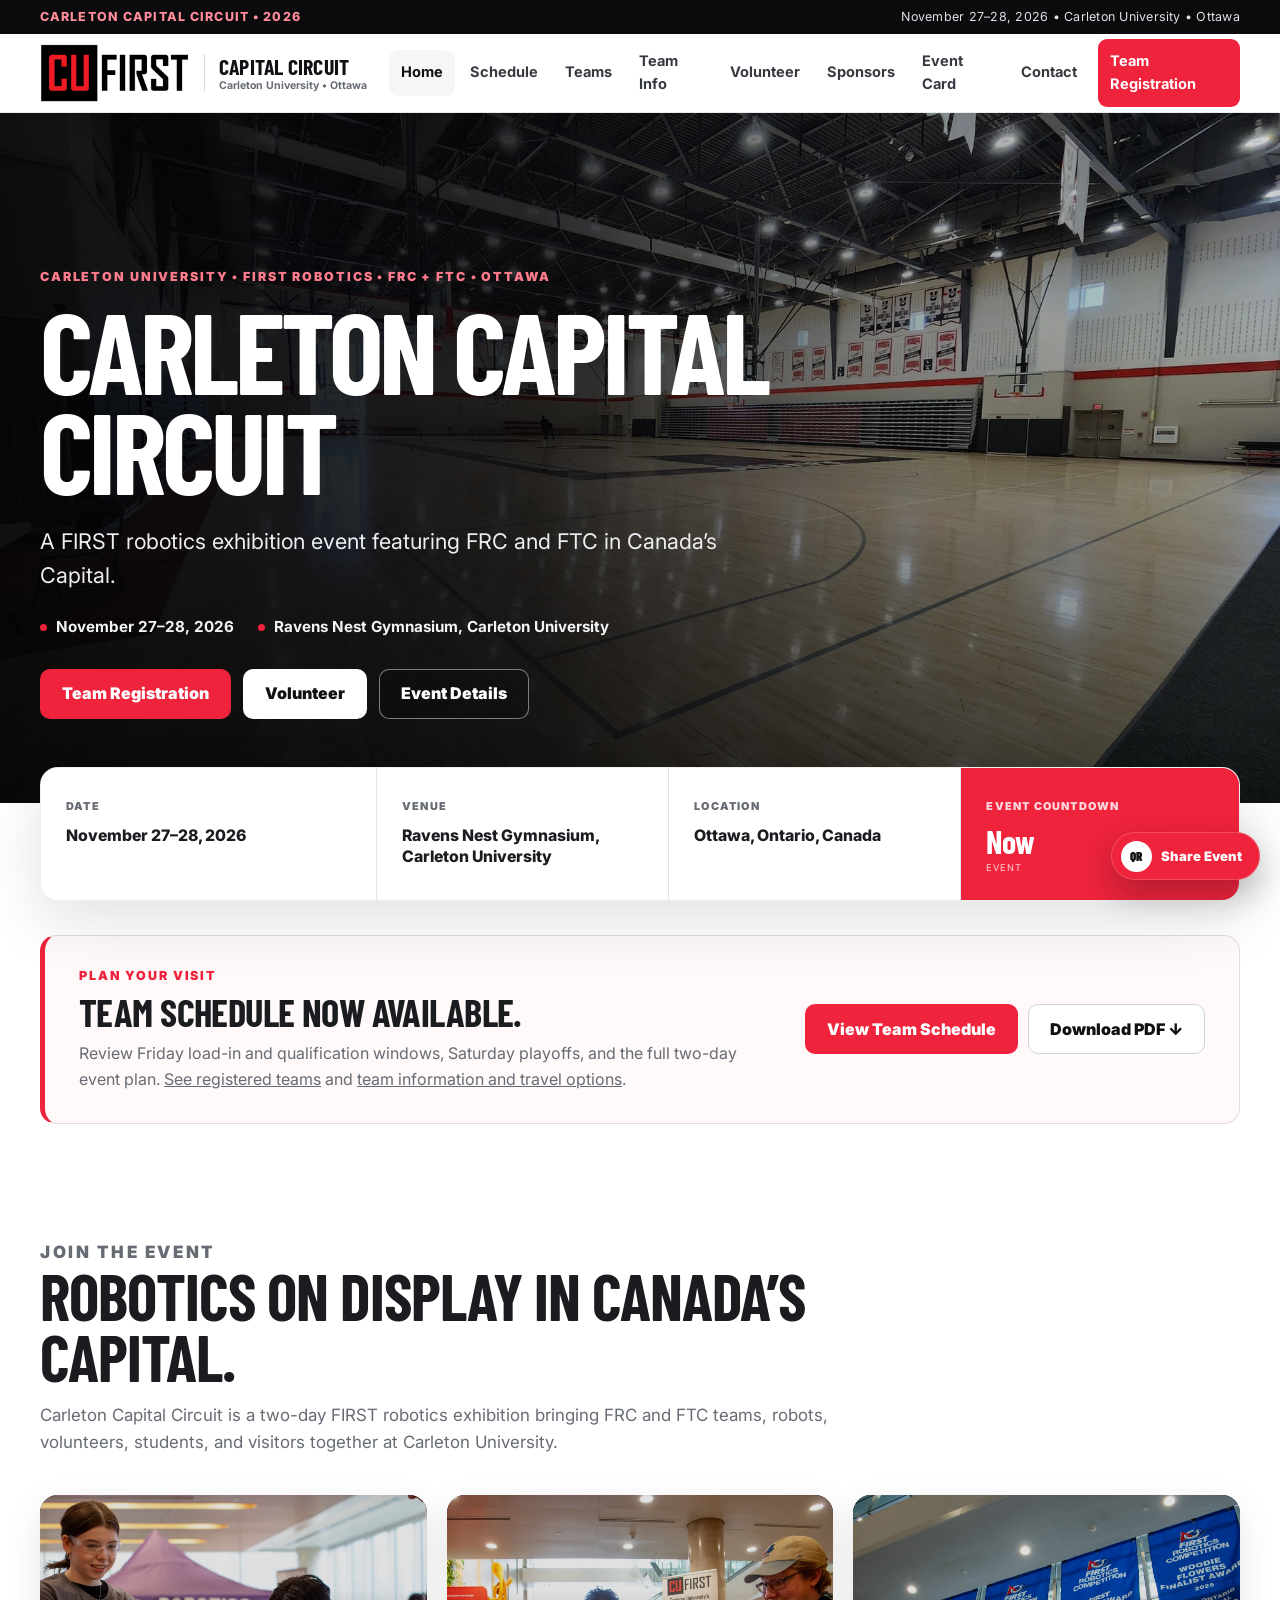
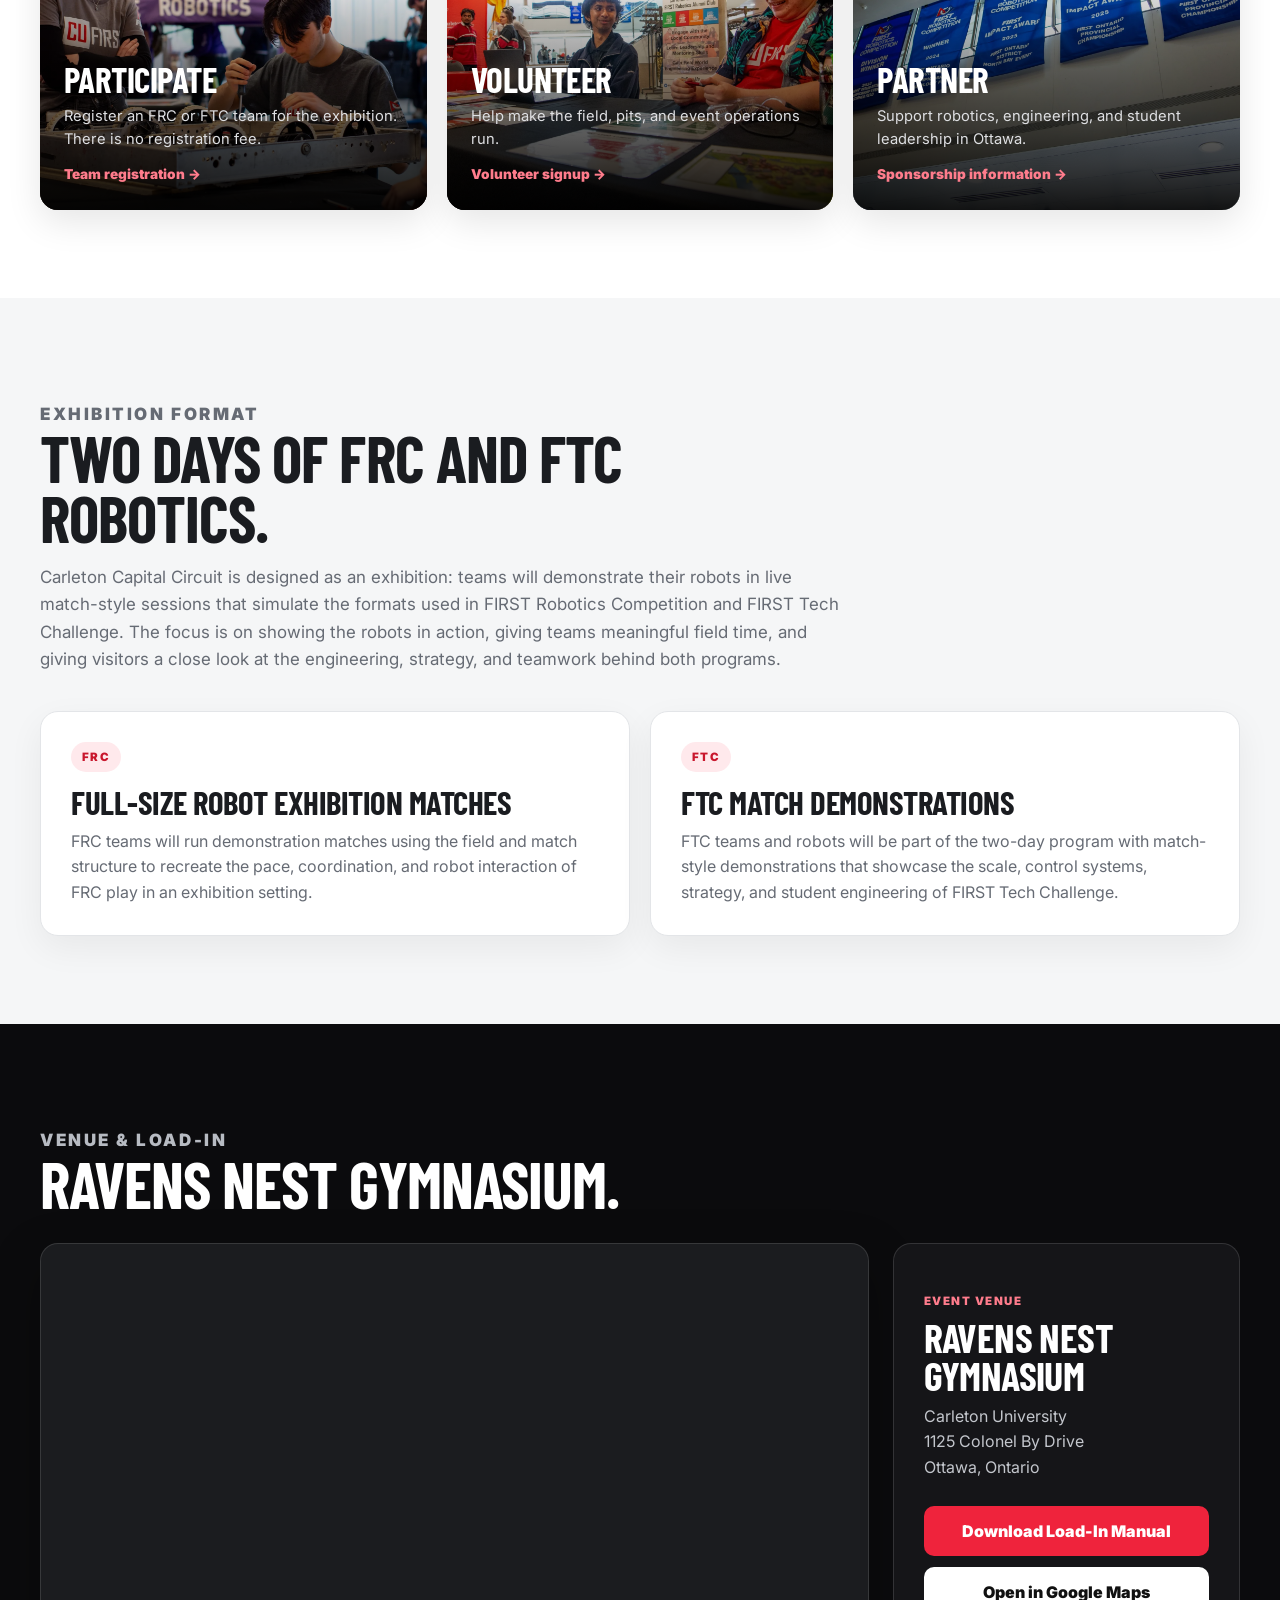
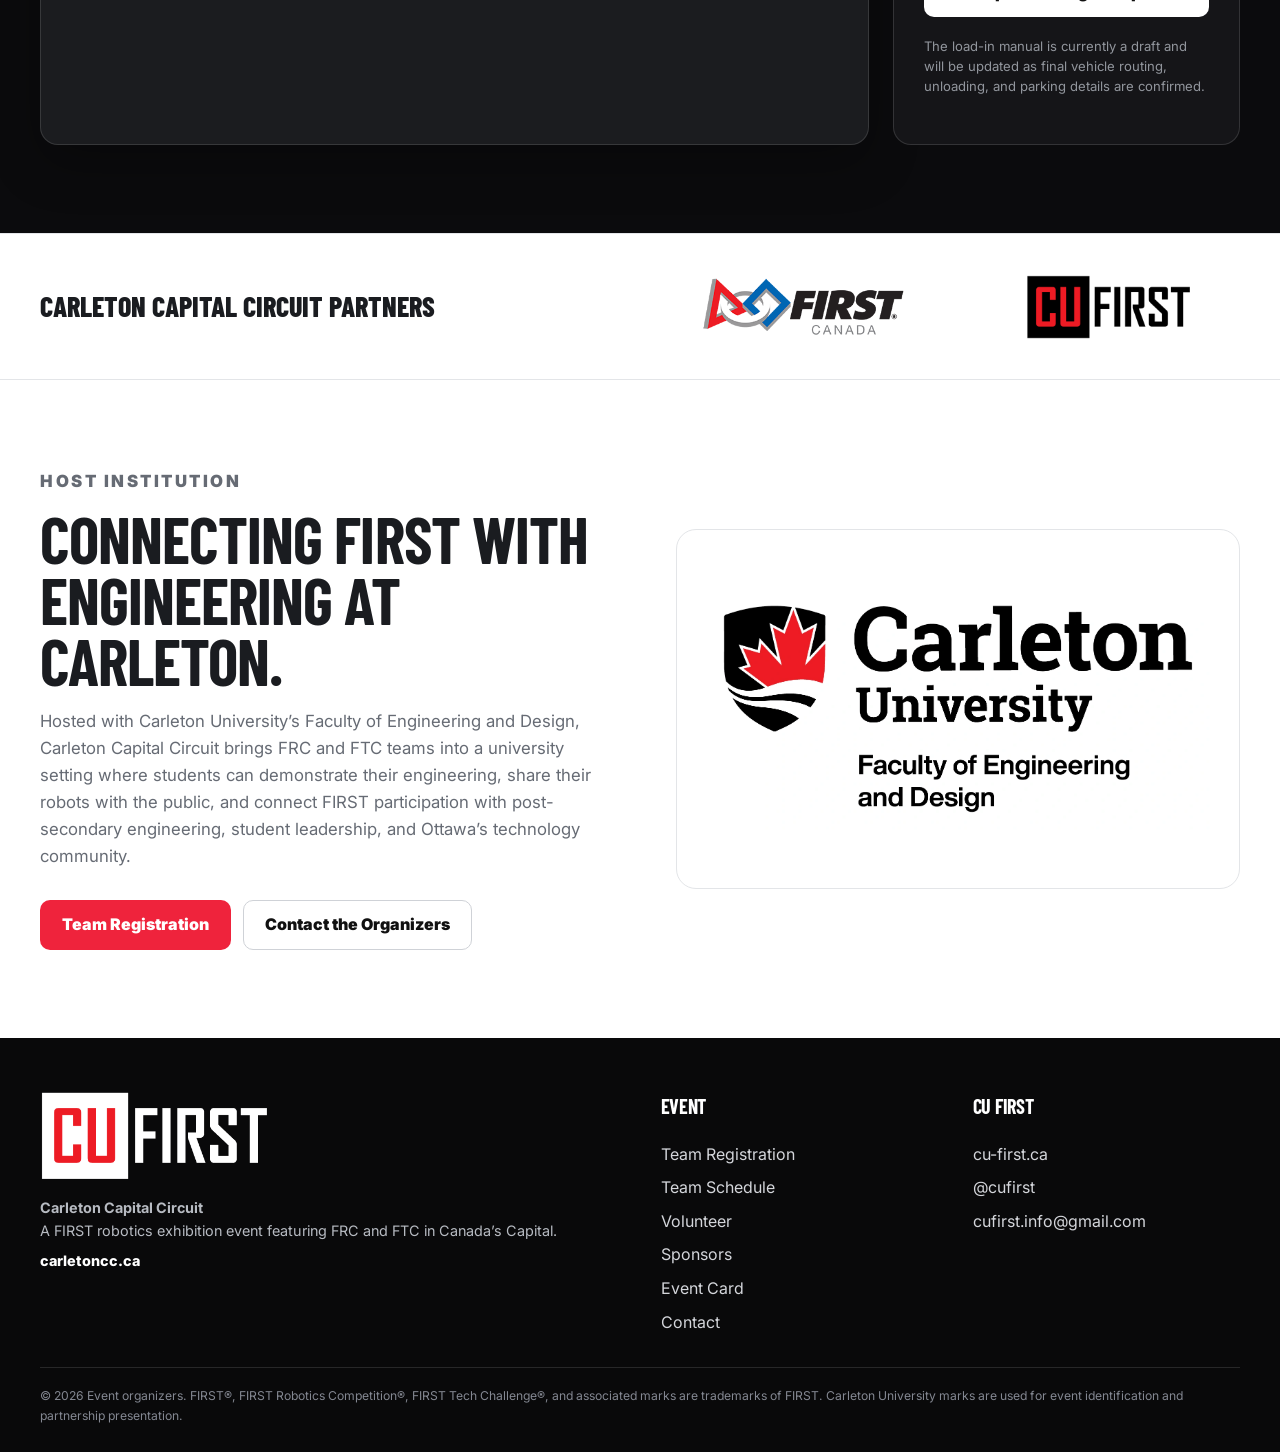
==== index.html @ c985d83a "Import latest event site and add registered teams and team information" ====
<!doctype html>
<html lang="en">
<head>
  <meta charset="utf-8">
  <meta name="viewport" content="width=device-width, initial-scale=1">
  <title>Carleton Capital Circuit | FIRST Robotics Exhibition | Ottawa</title>
  <meta name="description" content="Carleton Capital Circuit is a FIRST robotics exhibition event featuring FRC and FTC at Carleton University in Ottawa, November 27–28, 2026.">
  <link rel="canonical" href="https://carletoncc.ca/">
  <meta property="og:title" content="Carleton Capital Circuit">
  <meta property="og:description" content="A FIRST robotics exhibition event featuring FRC and FTC in Canada’s Capital, November 27–28, 2026 at Carleton University.">
  <meta property="og:type" content="website">
  <meta property="og:url" content="https://carletoncc.ca/">
  <meta name="theme-color" content="#0b0b0d">
  <link rel="icon" href="assets/images/favicon.svg" type="image/svg+xml">
  <link rel="stylesheet" href="assets/css/styles.css?v=4.4">
</head>
<body>

<div class="utility-bar">
  <div class="container utility-inner">
    <span class="status-pill" data-event-status>Carleton Capital Circuit • 2026</span>
    <span>November 27–28, 2026 • Carleton University • Ottawa</span>
  </div>
</div>
<header class="site-header">
  <div class="container header-inner">
    <a class="brand event-brand" href="index.html" aria-label="Carleton Capital Circuit home">
      <img src="assets/images/cufirst-black-red.png" alt="CU FIRST">
      <span class="brand-divider" aria-hidden="true"></span>
      <span class="brand-event"><strong>Capital Circuit</strong><small>Carleton University • Ottawa</small></span>
    </a>
    <button class="nav-toggle" type="button" aria-expanded="false" aria-label="Open menu">Menu</button>
    <nav class="site-nav" aria-label="Primary navigation">
      <a href="index.html" data-nav="home">Home</a>
      <a href="schedule.html" data-nav="schedule">Schedule</a>
      <a href="teams.html" data-nav="teams">Teams</a>
      <a href="team-information.html" data-nav="team-information">Team Info</a>
      <a href="volunteer.html" data-nav="volunteer">Volunteer</a>
      <a href="sponsors.html" data-nav="sponsors">Sponsors</a>
      <a href="card.html" data-nav="card">Event Card</a>
      <a href="contact.html" data-nav="contact">Contact</a>
      <a class="nav-cta" href="registration.html">Team Registration</a>
    </nav>
  </div>
</header>


<main>
  <section class="hero">
    <img class="hero-bg" src="assets/images/venue.webp" alt="Ravens Nest Gymnasium at Carleton University">
    <div class="hero-overlay"></div>
    <div class="container hero-inner">
      <div class="hero-copy">
        <p class="kicker">Carleton University • FIRST Robotics • FRC + FTC • Ottawa</p>
        <h1 data-event-name>Carleton Capital Circuit</h1>
        <p class="hero-tagline" data-tagline>A FIRST robotics exhibition event featuring FRC and FTC in Canada’s Capital.</p>
        <div class="hero-meta">
          <span data-date>November 27–28, 2026</span>
          <span data-venue>Ravens Nest Gymnasium, Carleton University</span>
        </div>
        <div class="btn-row">
          <a class="btn btn-primary" href="registration.html">Team Registration</a>
          <a class="btn btn-light" href="volunteer.html" data-volunteer-cta>Volunteer</a>
          <a class="btn btn-ghost" href="#details">Event Details</a>
        </div>
      </div>
    </div>
  </section>

  <div class="quickbar">
    <div class="container quickbar-grid">
      <div class="quick-item"><span class="quick-label">Date</span><span class="quick-value" data-date>November 27–28, 2026</span></div>
      <div class="quick-item"><span class="quick-label">Venue</span><span class="quick-value" data-venue>Ravens Nest Gymnasium, Carleton University</span></div>
      <div class="quick-item"><span class="quick-label">Location</span><span class="quick-value" data-location>Ottawa, Ontario, Canada</span></div>
      <div class="quick-item"><span class="quick-label">Event countdown</span><div class="countdown" data-countdown></div></div>
    </div>
  </div>

  <section class="schedule-home-strip" aria-label="Team schedule availability">
    <div class="container schedule-home-inner">
      <div class="schedule-home-copy">
        <p class="kicker">Plan your visit</p>
        <h2>Team schedule now available.</h2>
        <p>Review Friday load-in and qualification windows, Saturday playoffs, and the full two-day event plan. <a href="teams.html">See registered teams</a> and <a href="team-information.html">team information and travel options</a>.</p>
      </div>
      <div class="schedule-home-actions">
        <a class="btn btn-primary" href="schedule.html">View Team Schedule</a>
        <a class="btn btn-outline" href="assets/docs/Carleton-Capital-Circuit-Team-Schedule-2026.pdf" download="Carleton-Capital-Circuit-Team-Schedule-2026.pdf">Download PDF ↓</a>
      </div>
    </div>
  </section>

  <section class="section" id="details">
    <div class="container">
      <div class="section-head">
        <p class="kicker">Join the event</p>
        <h2>Robotics on display in Canada’s Capital.</h2>
        <p>Carleton Capital Circuit is a two-day FIRST robotics exhibition bringing FRC and FTC teams, robots, volunteers, students, and visitors together at Carleton University.</p>
      </div>
      <div class="action-grid">
        <a class="action-card" href="registration.html">
          <img src="assets/images/robot-build.webp" alt="CU FIRST students working on a robot">
          <div class="action-content"><h3>Participate</h3><p>Register an FRC or FTC team for the exhibition. There is no registration fee.</p><span>Team registration →</span></div>
        </a>
        <a class="action-card" href="volunteer.html">
          <img src="assets/images/community.webp" alt="CU FIRST members at a Carleton outreach event">
          <div class="action-content"><h3>Volunteer</h3><p>Help make the field, pits, and event operations run.</p><span>Volunteer signup →</span></div>
        </a>
        <a class="action-card" href="sponsors.html">
          <img src="assets/images/banners.webp" alt="FIRST robotics award banners">
          <div class="action-content"><h3>Partner</h3><p>Support robotics, engineering, and student leadership in Ottawa.</p><span>Sponsorship information →</span></div>
        </a>
      </div>
    </div>
  </section>

  <section class="section section-soft" id="format">
    <div class="container">
      <div class="section-head">
        <p class="kicker">Exhibition format</p>
        <h2>Two days of FRC and FTC robotics.</h2>
        <p>Carleton Capital Circuit is designed as an exhibition: teams will demonstrate their robots in live match-style sessions that simulate the formats used in FIRST Robotics Competition and FIRST Tech Challenge. The focus is on showing the robots in action, giving teams meaningful field time, and giving visitors a close look at the engineering, strategy, and teamwork behind both programs.</p>
      </div>
      <div class="program-grid">
        <article class="program-card">
          <span class="program-label">FRC</span>
          <h3>Full-size robot exhibition matches</h3>
          <p>FRC teams will run demonstration matches using the field and match structure to recreate the pace, coordination, and robot interaction of FRC play in an exhibition setting.</p>
        </article>
        <article class="program-card">
          <span class="program-label">FTC</span>
          <h3>FTC match demonstrations</h3>
          <p>FTC teams and robots will be part of the two-day program with match-style demonstrations that showcase the scale, control systems, strategy, and student engineering of FIRST Tech Challenge.</p>
        </article>
      </div>
    </div>
  </section>

  <section class="section section-black" id="venue">
    <div class="container">
      <div class="section-head venue-head">
        <p class="kicker">Venue &amp; load-in</p>
        <h2>Ravens Nest Gymnasium.</h2>
      </div>
      <div class="venue-map-grid">
        <div class="map-frame">
          <iframe
            title="Google Maps location of Ravens Nest Gymnasium at Carleton University"
            src="https://www.google.com/maps?q=Ravens+Nest+Gymnasium,+Carleton+University,+Ottawa,+Ontario&amp;output=embed"
            loading="lazy"
            referrerpolicy="no-referrer-when-downgrade"
            allowfullscreen>
          </iframe>
        </div>
        <aside class="venue-card">
          <span class="venue-label">Event venue</span>
          <h3>Ravens Nest Gymnasium</h3>
          <p>Carleton University<br>1125 Colonel By Drive<br>Ottawa, Ontario</p>
          <div class="venue-actions">
            <a class="btn btn-primary" href="assets/docs/Carleton-Capital-Circuit-Load-In-Manual.pdf" download>Download Load-In Manual</a>
            <a class="btn btn-map" href="https://www.google.com/maps/search/?api=1&amp;query=Ravens+Nest+Gymnasium%2C+Carleton+University%2C+Ottawa%2C+Ontario" target="_blank" rel="noopener">Open in Google Maps</a>
          </div>
          <p class="venue-note">The load-in manual is currently a draft and will be updated as final vehicle routing, unloading, and parking details are confirmed.</p>
        </aside>
      </div>
    </div>
  </section>

  <section class="partner-strip" aria-label="Presenting organizations">
    <div class="container partner-inner">
      <div class="partner-title">Carleton Capital Circuit partners</div>
      <div class="partner-logo first"><img src="assets/images/first-canada.png" alt="FIRST Canada"></div>
      <div class="partner-logo cufirst"><img src="assets/images/cufirst-black-red.png" alt="CU FIRST"></div>
    </div>
  </section>

  <section class="section">
    <div class="container two-col host-section">
      <div class="copy">
        <p class="kicker">Host institution</p>
        <h2>Connecting FIRST with engineering at Carleton.</h2>
        <p>Hosted with Carleton University’s Faculty of Engineering and Design, Carleton Capital Circuit brings FRC and FTC teams into a university setting where students can demonstrate their engineering, share their robots with the public, and connect FIRST participation with post-secondary engineering, student leadership, and Ottawa’s technology community.</p>
        <div class="btn-row"><a class="btn btn-primary" href="registration.html">Team Registration</a><a class="btn btn-outline" href="contact.html">Contact the Organizers</a></div>
      </div>
      <div class="fed-logo-panel"><img src="assets/images/carleton-fed-stack.webp" alt="Carleton University Faculty of Engineering and Design"></div>
    </div>
  </section>
</main>


<footer class="footer">
  <div class="container">
    <div class="footer-grid">
      <div class="footer-brand">
        <img src="assets/images/cufirst-white-red.png" alt="CU FIRST">
        <p><strong data-event-name>Carleton Capital Circuit</strong><br>A FIRST robotics exhibition event featuring FRC and FTC in Canada’s Capital.<br><a href="https://carletoncc.ca" data-event-domain><span data-event-domain-text>carletoncc.ca</span></a></p>
      </div>
      <div class="footer-links">
        <h3>Event</h3>
        <a href="registration.html">Team Registration</a>
        <a href="schedule.html">Team Schedule</a>
        <a href="volunteer.html">Volunteer</a>
        <a href="sponsors.html">Sponsors</a>
        <a href="card.html">Event Card</a>
        <a href="contact.html">Contact</a>
      </div>
      <div class="footer-links">
        <h3>CU FIRST</h3>
        <a href="#" data-cufirst-site target="_blank" rel="noopener">cu-first.ca</a>
        <a href="#" data-instagram target="_blank" rel="noopener">@cufirst</a>
        <a href="#" data-email-link><span data-email-text>cufirst.info@gmail.com</span></a>
      </div>
    </div>
    <div class="footer-bottom">© <span data-year></span> Event organizers. FIRST®, FIRST Robotics Competition®, FIRST Tech Challenge®, and associated marks are trademarks of FIRST. Carleton University marks are used for event identification and partnership presentation.</div>
  </div>
</footer>
<script src="config.js?v=4.4"></script>
<script src="assets/js/site.js?v=4.4"></script>

<script>document.querySelector('[data-nav="home"]')?.classList.add('active');</script>
<a class="event-card-fab" href="card.html" aria-label="Open digital event card"><span>QR</span> Share Event</a>
</body>
</html>
---- assets/css/styles.css ----
@import url('https://fonts.googleapis.com/css2?family=Barlow+Condensed:wght@600;700;800&family=Inter:wght@400;500;600;700;800&display=swap');

:root {
  --cu-red: #ef233c;
  --cu-red-dark: #c9172d;
  --black: #0b0b0d;
  --ink: #1a1c20;
  --muted: #666b74;
  --line: #e3e5e8;
  --soft: #f5f6f7;
  --white: #ffffff;
  --blue: #0066b3;
  --max: 1200px;
  --radius: 18px;
  --shadow: 0 20px 60px rgba(12, 14, 18, 0.12);
}

* { box-sizing: border-box; }
html { scroll-behavior: smooth; }
body {
  margin: 0;
  font-family: Inter, Arial, sans-serif;
  color: var(--ink);
  background: var(--white);
  line-height: 1.6;
  -webkit-font-smoothing: antialiased;
}
img { max-width: 100%; display: block; }
a { color: inherit; }
button, input, textarea, select { font: inherit; }
.container { width: min(calc(100% - 40px), var(--max)); margin: 0 auto; }

.utility-bar {
  background: var(--black);
  color: #dfe1e5;
  font-size: .78rem;
  letter-spacing: .02em;
}
.utility-inner { min-height: 34px; display: flex; align-items: center; justify-content: space-between; gap: 20px; }
.utility-inner a { text-decoration: none; color: white; font-weight: 700; }
.status-pill { color: #ff8d9b; font-weight: 800; text-transform: uppercase; letter-spacing: .09em; }

.site-header {
  position: sticky;
  top: 0;
  z-index: 100;
  background: rgba(255,255,255,.97);
  border-bottom: 1px solid rgba(0,0,0,.08);
  backdrop-filter: blur(14px);
}
.header-inner { min-height: 78px; display: flex; align-items: center; justify-content: space-between; gap: 30px; }
.brand { display: flex; align-items: center; text-decoration: none; min-width: 0; gap: 14px; }
.brand img { width: 150px; height: auto; flex: 0 0 auto; }
.brand-divider { width: 1px; height: 38px; background: #d8dadd; flex: 0 0 auto; }
.brand-event { display: flex; flex-direction: column; line-height: 1.02; min-width: 0; }
.brand-event strong { font-family: "Barlow Condensed", Inter, sans-serif; font-size: 1.36rem; text-transform: uppercase; letter-spacing: .01em; color: #101114; white-space: nowrap; }
.brand-event small { margin-top: 4px; color: var(--muted); font-size: .66rem; font-weight: 700; white-space: nowrap; }
.site-nav { display: flex; align-items: center; gap: 3px; }
.site-nav a { text-decoration: none; font-weight: 700; color: #363940; font-size: .91rem; padding: 11px 12px; border-radius: 9px; }
.site-nav a:hover, .site-nav a.active { background: var(--soft); color: #0d0e10; }
.site-nav .nav-cta { background: var(--cu-red); color: white; margin-left: 6px; }
.site-nav .nav-cta:hover { background: var(--cu-red-dark); color: white; }
.nav-toggle { display: none; border: 1px solid var(--line); background: white; border-radius: 10px; padding: 9px 12px; font-weight: 800; cursor: pointer; }

.hero { position: relative; min-height: 690px; display: grid; align-items: end; overflow: hidden; background: #111; }
.hero-bg { position: absolute; inset: 0; width: 100%; height: 100%; object-fit: cover; object-position: center 50%; }
.hero-overlay { position: absolute; inset: 0; background: linear-gradient(90deg, rgba(4,4,5,.93) 0%, rgba(5,5,7,.82) 42%, rgba(5,5,7,.34) 72%, rgba(5,5,7,.18) 100%), linear-gradient(0deg, rgba(0,0,0,.55), transparent 45%); }
.hero-inner { position: relative; z-index: 2; padding: 105px 0 84px; color: white; }
.hero-copy { max-width: 770px; }
.kicker { margin: 0 0 14px; color: var(--cu-red); font-weight: 900; font-size: .78rem; text-transform: uppercase; letter-spacing: .15em; }
.hero .kicker { color: #ff7c8c; }
h1, h2, h3 { font-family: "Barlow Condensed", Inter, sans-serif; letter-spacing: -.015em; }
.hero h1 { margin: 0; font-size: clamp(4rem, 9vw, 7.6rem); line-height: .86; text-transform: uppercase; letter-spacing: -.035em; max-width: 900px; }
.hero-tagline { margin: 25px 0 0; font-size: clamp(1.05rem, 2vw, 1.35rem); color: #eceef1; max-width: 680px; }
.hero-meta { display: flex; flex-wrap: wrap; gap: 10px 24px; margin-top: 22px; color: #f4f4f5; font-size: .95rem; font-weight: 700; }
.hero-meta span::before { content: ""; display: inline-block; width: 7px; height: 7px; border-radius: 50%; background: var(--cu-red); margin-right: 9px; vertical-align: 1px; }
.btn-row { display: flex; flex-wrap: wrap; gap: 12px; margin-top: 30px; }
.btn { min-height: 50px; padding: 0 21px; display: inline-flex; align-items: center; justify-content: center; gap: 9px; border-radius: 10px; text-decoration: none; font-weight: 900; border: 1px solid transparent; transition: .16s ease; }
.btn:hover { transform: translateY(-1px); }
.btn-primary { background: var(--cu-red); color: white; }
.btn-primary:hover { background: var(--cu-red-dark); }
.btn-light { background: white; color: #111; }
.btn-ghost { color: white; border-color: rgba(255,255,255,.46); background: rgba(0,0,0,.18); }
.btn-outline { color: #111; border-color: #cfd2d7; background: white; }

.quickbar { position: relative; z-index: 4; margin-top: -36px; }
.quickbar-grid { display: grid; grid-template-columns: 1.15fr 1fr 1fr .95fr; background: white; box-shadow: var(--shadow); border-radius: var(--radius); overflow: hidden; border: 1px solid rgba(0,0,0,.06); }
.quick-item { padding: 24px 25px; border-right: 1px solid var(--line); min-height: 122px; }
.quick-item:last-child { border-right: 0; background: var(--cu-red); color: white; }
.quick-label { color: var(--muted); text-transform: uppercase; letter-spacing: .11em; font-size: .68rem; font-weight: 900; }
.quick-item:last-child .quick-label { color: #ffd7dd; }
.quick-value { display: block; font-weight: 800; margin-top: 7px; font-size: .99rem; line-height: 1.35; }
.countdown { display: flex; gap: 13px; margin-top: 7px; }
.countdown strong { font-family: "Barlow Condensed"; font-size: 2rem; line-height: 1; }
.countdown small { display: block; font-size: .58rem; text-transform: uppercase; letter-spacing: .1em; color: #ffd7dd; }

.section { padding: 88px 0; }
.section-soft { background: var(--soft); }
.section-black { background: var(--black); color: white; }
.section-head { max-width: 800px; margin-bottom: 38px; }
.section-head h2 { margin: 0; font-size: clamp(2.6rem, 5vw, 4.4rem); line-height: .95; text-transform: uppercase; }
.section-head p { margin: 15px 0 0; color: var(--muted); font-size: 1.06rem; }
.section-black .section-head p { color: #b7bbc2; }

.action-grid { display: grid; grid-template-columns: repeat(3,1fr); gap: 20px; }
.action-card { position: relative; overflow: hidden; min-height: 315px; border-radius: var(--radius); background: #151515; color: white; text-decoration: none; box-shadow: 0 12px 35px rgba(0,0,0,.1); }
.action-card img { position: absolute; inset: 0; width: 100%; height: 100%; object-fit: cover; transition: transform .4s ease; }
.action-card::after { content: ""; position: absolute; inset: 0; background: linear-gradient(0deg, rgba(0,0,0,.92), rgba(0,0,0,.12) 70%); }
.action-card:hover img { transform: scale(1.035); }
.action-content { position: absolute; z-index: 2; inset: auto 24px 23px; }
.action-content h3 { margin: 0; font-size: 2.2rem; text-transform: uppercase; line-height: 1; }
.action-content p { margin: 8px 0 0; color: #dedfe2; font-size: .92rem; }
.action-content span { display: inline-block; margin-top: 12px; color: #ff7c8c; font-weight: 900; font-size: .85rem; }

.two-col { display: grid; grid-template-columns: 1fr 1fr; gap: 60px; align-items: center; }
.image-frame { border-radius: 20px; overflow: hidden; box-shadow: var(--shadow); min-height: 460px; }
.image-frame img { width: 100%; height: 100%; min-height: 460px; object-fit: cover; }
.copy h2 { margin: 0; font-size: clamp(2.6rem,5vw,4.3rem); line-height: .95; text-transform: uppercase; }
.copy p { color: var(--muted); font-size: 1.05rem; }
.fact-list { display: grid; gap: 12px; margin-top: 26px; }
.fact { display: grid; grid-template-columns: 42px 1fr; gap: 13px; align-items: start; }
.fact-num { width: 42px; height: 42px; border-radius: 50%; display: grid; place-items: center; background: #ffe9ec; color: var(--cu-red-dark); font-weight: 900; }
.fact strong { display: block; }
.fact span { color: var(--muted); font-size: .92rem; }

.gallery { display: grid; grid-template-columns: 1.35fr .85fr .85fr; grid-template-rows: 260px 260px; gap: 16px; }
.gallery figure { margin: 0; border-radius: 16px; overflow: hidden; position: relative; background: #ddd; }
.gallery figure:first-child { grid-row: 1 / 3; }
.gallery img { width: 100%; height: 100%; object-fit: cover; }
.gallery figure::after { content: ""; position: absolute; inset: 0; box-shadow: inset 0 0 0 1px rgba(0,0,0,.05); pointer-events: none; }

.partner-strip { background: white; border-top: 1px solid var(--line); border-bottom: 1px solid var(--line); }
.partner-inner { min-height: 145px; display: grid; grid-template-columns: 1.8fr .8fr .8fr; gap: 45px; align-items: center; }
.partner-title { font-family: "Barlow Condensed"; font-weight: 800; font-size: 1.75rem; text-transform: uppercase; }
.partner-logo { min-height: 80px; display: grid; place-items: center; padding: 10px 0; }
.partner-logo img { max-height: 82px; width: auto; object-fit: contain; }
.partner-logo.first img { max-height: 74px; }
.partner-logo.cufirst img { max-height: 64px; }

.page-hero { background: linear-gradient(115deg,#09090a 0%,#191a1d 73%,#330a10 100%); color: white; padding: 82px 0 74px; overflow: hidden; position: relative; }
.page-hero::after { content:""; position:absolute; right:-100px; top:-230px; width:520px; height:520px; border-radius:50%; border:95px solid rgba(239,35,60,.14); }
.page-hero .container { position: relative; z-index:2; }
.page-hero h1 { margin:0; font-size:clamp(3.4rem,7vw,6.7rem); text-transform:uppercase; line-height:.9; }
.page-hero p { max-width:750px; margin:18px 0 0; color:#cfd1d6; font-size:1.08rem; }

.content-grid { display:grid; grid-template-columns:minmax(0,1fr) 330px; gap:48px; align-items:start; }
.prose h2 { margin:0 0 12px; font-size:2.6rem; text-transform:uppercase; line-height:1; }
.prose h2:not(:first-child) { margin-top:46px; }
.prose p, .prose li { color:#50555d; }
.prose ul { padding-left:1.2rem; }
.sidebar { position:sticky; top:106px; border:1px solid var(--line); border-radius:var(--radius); background:var(--soft); padding:25px; }
.sidebar h3 { margin:0 0 14px; font-size:1.65rem; text-transform:uppercase; }
.sidebar p { color:var(--muted); margin:8px 0; }
.info-row { padding:13px 0; border-bottom:1px solid #dde0e4; }
.info-row:last-child { border-bottom:0; }
.info-row small { display:block; color:var(--muted); font-weight:800; text-transform:uppercase; letter-spacing:.09em; font-size:.65rem; }
.info-row strong { display:block; margin-top:3px; }

.form-wrap { margin-top:26px; border:1px solid var(--line); border-radius:var(--radius); overflow:hidden; background:white; box-shadow:var(--shadow); }
.form-head { display:flex; justify-content:space-between; align-items:center; gap:20px; padding:16px 18px; border-bottom:1px solid var(--line); background:#fafafa; }
.form-head strong { font-size:.9rem; }
.form-head a { text-decoration:none; color:var(--cu-red-dark); font-weight:900; font-size:.86rem; }
.form-wrap iframe { width:100%; height:1220px; border:0; display:block; }
.form-placeholder { padding:58px 28px; text-align:center; }
.form-placeholder h3 { margin:0; font-size:2rem; text-transform:uppercase; }
.form-placeholder p { color:var(--muted); max-width:620px; margin:10px auto 0; }
.form-placeholder .btn { margin-top:22px; }

.sponsor-intro { display:grid; grid-template-columns:1.05fr .95fr; gap:50px; align-items:center; }
.sponsor-panel { border:1px solid var(--line); border-radius:var(--radius); padding:29px; background:var(--soft); }
.sponsor-panel h3 { margin:0 0 11px; font-size:2rem; text-transform:uppercase; }
.sponsor-panel p { color:var(--muted); }
.sponsor-grid { display:grid; grid-template-columns:repeat(3,1fr); gap:18px; margin-top:30px; }
.sponsor-tile { min-height:150px; border:1px solid var(--line); border-radius:14px; display:grid; place-items:center; padding:24px; background:white; }
.sponsor-tile img { max-height:85px; width:auto; max-width:100%; object-fit:contain; }
.sponsor-placeholder { color:#9b9fa6; font-weight:800; text-align:center; }

.contact-options { display:grid; grid-template-columns:repeat(3,1fr); gap:18px; margin:28px 0 35px; }
.contact-option { border:1px solid var(--line); border-radius:14px; padding:23px; text-decoration:none; background:white; }
.contact-option:hover { border-color:#bbc0c7; box-shadow:0 10px 30px rgba(0,0,0,.06); }
.contact-option small { color:var(--muted); display:block; text-transform:uppercase; letter-spacing:.08em; font-weight:800; font-size:.66rem; }
.contact-option strong { display:block; margin-top:7px; overflow-wrap:anywhere; }

.footer { background:#09090a; color:#b7bbc2; padding:52px 0 27px; }
.footer-grid { display:grid; grid-template-columns:1.4fr .65fr .65fr; gap:45px; }
.footer-brand img { width:230px; }
.footer-brand p { max-width:560px; font-size:.9rem; }
.footer h3 { margin:0 0 12px; color:white; font-size:1.25rem; text-transform:uppercase; }
.footer-links { display:grid; gap:8px; align-content:start; }
.footer a { color:#d4d6db; text-decoration:none; }
.footer a:hover { color:white; }
.footer-bottom { margin-top:32px; border-top:1px solid rgba(255,255,255,.12); padding-top:18px; font-size:.76rem; color:#838791; }

.notice { background:#fff2f4; border-left:4px solid var(--cu-red); padding:18px 19px; border-radius:0 10px 10px 0; margin:24px 0; color:#5a3136; }
.code-note { font-family:ui-monospace,SFMono-Regular,Consolas,monospace; font-size:.85rem; background:#f0f1f3; border-radius:5px; padding:2px 5px; }

/* Venue map and load-in */
.venue-head { margin-bottom: 28px; }
.venue-map-grid { display:grid; grid-template-columns:minmax(0,1.55fr) minmax(300px,.65fr); gap:24px; align-items:stretch; }
.map-frame { min-height:500px; border-radius:18px; overflow:hidden; background:#1b1c1f; border:1px solid rgba(255,255,255,.12); box-shadow:0 18px 50px rgba(0,0,0,.28); }
.map-frame iframe { width:100%; height:100%; min-height:500px; border:0; display:block; }
.venue-card { border:1px solid rgba(255,255,255,.13); border-radius:18px; padding:30px; background:#151518; display:flex; flex-direction:column; justify-content:center; }
.venue-label { color:#ff7c8c; text-transform:uppercase; font-weight:900; font-size:.72rem; letter-spacing:.13em; }
.venue-card h3 { margin:7px 0 10px; color:#fff; font-size:2.5rem; line-height:.95; text-transform:uppercase; }
.venue-card p { color:#c3c6cc; margin:0; }
.venue-actions { display:grid; gap:11px; margin-top:26px; }
.venue-actions .btn { width:100%; text-align:center; }
.btn-map { background:#fff; color:#111; }
.btn-map:hover { background:#eceef1; }
.venue-note { margin-top:20px !important; font-size:.82rem; line-height:1.5; color:#92969d !important; }

/* Host institution */
.host-section { gap:72px; }
.fed-logo-panel { min-height:360px; display:grid; place-items:center; background:#fff; border:1px solid var(--line); border-radius:20px; padding:28px; }
.fed-logo-panel img { width:100%; max-width:680px; height:auto; object-fit:contain; }

@media (max-width: 980px) {
  .quickbar-grid { grid-template-columns:1fr 1fr; }
  .quick-item:nth-child(2) { border-right:0; }
  .quick-item:nth-child(-n+2) { border-bottom:1px solid var(--line); }
  .action-grid { grid-template-columns:1fr; }
  .action-card { min-height:280px; }
  .two-col, .sponsor-intro { grid-template-columns:1fr; }
  .venue-map-grid { grid-template-columns:1fr; }
  .map-frame, .map-frame iframe { min-height:430px; }
  .host-section { gap:38px; }
  .gallery { grid-template-columns:1fr 1fr; grid-template-rows:330px 240px; }
  .gallery figure:first-child { grid-column:1 / 3; grid-row:auto; }
  .partner-inner { grid-template-columns:1fr 1fr; padding:25px 0; }
  .partner-title { grid-column:1 / -1; text-align:center; }
  .content-grid { grid-template-columns:1fr; }
  .sidebar { position:static; }
  .footer-grid { grid-template-columns:1fr 1fr; }
  .footer-brand { grid-column:1 / -1; }
  .contact-options { grid-template-columns:1fr; }
  .sponsor-grid { grid-template-columns:1fr 1fr; }
  .nav-toggle { display:block; }
  .site-nav { display:none; position:absolute; top:79px; left:20px; right:20px; background:white; border:1px solid var(--line); border-radius:14px; box-shadow:var(--shadow); padding:10px; flex-direction:column; align-items:stretch; }
  .site-nav.open { display:flex; }
  .site-nav .nav-cta { margin-left:0; }
}

@media (max-width: 660px) {
  .container { width:min(calc(100% - 28px), var(--max)); }
  .utility-inner { min-height:42px; justify-content:center; text-align:center; }
  .utility-inner > :last-child { display:none; }
  .brand img { width:120px; }
  .brand-divider { height:34px; }
  .brand-event strong { font-size:1.12rem; }
  .brand-event small { display:none; }
  .hero { min-height:660px; }
  .hero-inner { padding:100px 0 82px; }
  .hero h1 { font-size:clamp(3.7rem,18vw,5.4rem); }
  .hero-overlay { background:linear-gradient(90deg,rgba(4,4,5,.92),rgba(4,4,5,.63)),linear-gradient(0deg,rgba(0,0,0,.55),transparent); }
  .quickbar { margin-top:-24px; }
  .quickbar-grid { grid-template-columns:1fr; }
  .quick-item { min-height:auto; border-right:0; border-bottom:1px solid var(--line); }
  .quick-item:last-child { border-bottom:0; }
  .section { padding:68px 0; }
  .gallery { grid-template-columns:1fr; grid-template-rows:300px 235px 235px 235px; }
  .map-frame, .map-frame iframe { min-height:360px; }
  .venue-card { padding:24px; }
  .fed-logo-panel { min-height:250px; padding:18px; }
  .gallery figure:first-child { grid-column:auto; }
  .partner-inner { grid-template-columns:1fr; gap:20px; }
  .partner-title { grid-column:auto; }
  .sponsor-grid { grid-template-columns:1fr; }
  .footer-grid { grid-template-columns:1fr; }
  .footer-brand { grid-column:auto; }
  .form-wrap { margin-inline:-4px; }
  .form-head { align-items:flex-start; flex-direction:column; }
  .page-hero { padding:62px 0 58px; }
}

.notice-live { background:#effaf3; border-left-color:#198754; color:#254d34; }
.footer-brand a[data-event-domain] { display:inline-block; margin-top:7px; color:#fff; font-weight:800; text-decoration:none; }
.footer-brand a[data-event-domain]:hover { text-decoration:underline; }

@media (max-width: 430px) {
  .brand img { width: 108px; }
  .brand-divider { display:none; }
  .brand-event { display:none; }
}

/* Functional additions only — original typography and visual system above are unchanged. */
[hidden] { display: none !important; }

/* External Google Form card used when Google blocks iframe embedding (e.g. File Upload questions). */
.external-form-card {
  padding: 34px;
  background: linear-gradient(135deg, #ffffff 0%, #f7f7f8 100%);
  border: 1px solid var(--line);
  border-radius: var(--radius);
  box-shadow: var(--shadow);
}
.external-form-card h3 {
  margin: 0 0 10px;
  font-size: clamp(1.45rem, 2vw, 2rem);
  line-height: 1.15;
}
.external-form-card p:not(.kicker) {
  max-width: 760px;
  margin: 0;
  color: var(--muted);
}
.external-form-card .btn-row { margin-top: 22px; }
.volunteer-registration-card { margin-top: 28px; }


/* V4 exhibition format cards — typography inherits the original Barlow Condensed + Inter system. */
.program-grid { display:grid; grid-template-columns:repeat(2,minmax(0,1fr)); gap:20px; }
.program-card { border:1px solid var(--line); border-radius:var(--radius); background:var(--white); padding:30px; box-shadow:0 12px 35px rgba(0,0,0,.06); }
.program-label { display:inline-flex; align-items:center; min-height:30px; padding:0 11px; border-radius:999px; background:#ffe9ec; color:var(--cu-red-dark); font-weight:900; font-size:.72rem; letter-spacing:.12em; text-transform:uppercase; }
.program-card h3 { margin:14px 0 10px; font-size:2.05rem; line-height:1; text-transform:uppercase; }
.program-card p { margin:0; color:var(--muted); }
@media (max-width: 760px) { .program-grid { grid-template-columns:1fr; } }


/* V4.1 — digital event card / networking share experience. */
.event-card-fab {
  position: fixed;
  right: 20px;
  bottom: 20px;
  z-index: 90;
  display: inline-flex;
  align-items: center;
  gap: 9px;
  min-height: 48px;
  padding: 0 17px 0 9px;
  border-radius: 999px;
  background: var(--cu-red);
  color: #fff;
  text-decoration: none;
  font-size: .82rem;
  font-weight: 900;
  box-shadow: 0 14px 34px rgba(14,15,18,.28);
  border: 1px solid rgba(255,255,255,.18);
  transition: transform .16s ease, background .16s ease;
}
.event-card-fab:hover { transform: translateY(-2px); background: var(--cu-red-dark); }
.event-card-fab span {
  display:grid;
  place-items:center;
  width:31px;
  height:31px;
  border-radius:50%;
  background:#fff;
  color:#111;
  font-family:"Barlow Condensed",Inter,sans-serif;
  font-size:.82rem;
  letter-spacing:.04em;
}

.event-card-page {
  min-height:100vh;
  color:#fff;
  background:
    radial-gradient(circle at 18% 12%, rgba(239,35,60,.29), transparent 28rem),
    radial-gradient(circle at 90% 88%, rgba(239,35,60,.15), transparent 30rem),
    #070709;
}
.event-card-shell {
  min-height:100svh;
  display:grid;
  place-items:center;
  padding:max(28px, env(safe-area-inset-top)) 18px max(28px, env(safe-area-inset-bottom));
  overflow:hidden;
  position:relative;
}
.event-card-shell::before,
.event-card-shell::after {
  content:"";
  position:fixed;
  pointer-events:none;
  border:1px solid rgba(255,255,255,.06);
  border-radius:50%;
}
.event-card-shell::before { width:520px; height:520px; left:-270px; top:-250px; }
.event-card-shell::after { width:620px; height:620px; right:-350px; bottom:-330px; }
.digital-card {
  width:min(100%, 620px);
  position:relative;
  z-index:2;
  padding:clamp(24px,5vw,42px);
  border:1px solid rgba(255,255,255,.15);
  border-radius:30px;
  background:linear-gradient(155deg,rgba(27,28,32,.97),rgba(8,8,10,.985));
  box-shadow:0 35px 100px rgba(0,0,0,.55);
  overflow:hidden;
}
.digital-card::before {
  content:"";
  position:absolute;
  inset:0 0 auto 0;
  height:6px;
  background:var(--cu-red);
}
.digital-card::after {
  content:"C³";
  position:absolute;
  right:-16px;
  top:88px;
  font-family:"Barlow Condensed",Inter,sans-serif;
  font-size:12rem;
  font-weight:800;
  line-height:1;
  color:rgba(255,255,255,.025);
  pointer-events:none;
}
.digital-card-topline { display:flex; align-items:center; justify-content:space-between; gap:18px; }
.card-home-link { color:#cfd1d6; text-decoration:none; font-weight:800; font-size:.78rem; text-transform:uppercase; letter-spacing:.08em; }
.card-year { color:#ff7c8c; font-weight:900; font-size:.76rem; letter-spacing:.16em; }
.card-brand-lockup { display:flex; align-items:center; gap:15px; margin-top:26px; position:relative; z-index:2; }
.card-brand-lockup img { width:126px; height:auto; }
.card-brand-rule { width:1px; align-self:stretch; background:rgba(255,255,255,.22); }
.card-brand-lockup div:last-child { display:flex; flex-direction:column; line-height:1; }
.card-brand-lockup span { color:#aeb1b8; text-transform:uppercase; font-weight:800; font-size:.61rem; letter-spacing:.1em; }
.card-brand-lockup strong { margin-top:4px; font-family:"Barlow Condensed",Inter,sans-serif; text-transform:uppercase; font-size:1.23rem; letter-spacing:.015em; }
.card-hero-copy { position:relative; z-index:2; margin-top:35px; }
.card-kicker { margin:0 0 12px; color:#ff7c8c; font-size:.69rem!important; font-weight:900; letter-spacing:.14em; text-transform:uppercase; }
.card-hero-copy h1 { margin:0; font-size:clamp(3.65rem,12vw,6.3rem); line-height:.78; text-transform:uppercase; letter-spacing:-.04em; }
.card-hero-copy > p:last-child { max-width:490px; margin:22px 0 0; color:#cfd1d6; font-size:.95rem; line-height:1.5; }
.card-info-grid { display:grid; grid-template-columns:.88fr 1.12fr; gap:12px; margin-top:26px; position:relative; z-index:2; }
.card-info-grid > div { padding:16px; border-radius:15px; background:rgba(255,255,255,.055); border:1px solid rgba(255,255,255,.08); }
.card-info-grid span { display:block; color:#8f949d; font-size:.62rem; font-weight:900; letter-spacing:.12em; text-transform:uppercase; }
.card-info-grid strong { display:block; margin-top:5px; line-height:1.25; font-size:.87rem; }
.card-info-grid small { display:block; margin-top:3px; color:#aeb1b8; font-size:.71rem; }
.card-qr-panel {
  width:100%;
  display:grid;
  grid-template-columns:1fr auto;
  align-items:center;
  gap:18px;
  margin-top:14px;
  padding:14px 14px 14px 20px;
  color:#111;
  background:#fff;
  border:0;
  border-radius:18px;
  cursor:pointer;
  text-align:left;
  box-shadow:0 14px 35px rgba(0,0,0,.2);
}
.card-qr-copy strong { display:block; font-family:"Barlow Condensed",Inter,sans-serif; font-size:1.8rem; line-height:1; text-transform:uppercase; }
.card-qr-copy small { display:block; margin-top:6px; color:#686c73; font-size:.79rem; font-weight:700; }
.card-qr-wrap { width:118px; height:118px; border-radius:12px; overflow:hidden; background:#fff; display:grid; place-items:center; }
.card-qr-wrap img { width:100%; height:100%; }
.card-action-grid { display:grid; grid-template-columns:1fr 1fr; gap:10px; margin-top:14px; }
.card-action {
  min-height:54px;
  padding:0 15px;
  display:flex;
  align-items:center;
  justify-content:space-between;
  gap:12px;
  border:1px solid rgba(255,255,255,.12);
  border-radius:13px;
  background:rgba(255,255,255,.055);
  color:#f6f6f7;
  text-decoration:none;
  font-size:.78rem;
  font-weight:850;
  cursor:pointer;
}
.card-action:hover { background:rgba(255,255,255,.095); }
.card-action-primary { background:var(--cu-red); border-color:var(--cu-red); }
.card-action-primary:hover { background:var(--cu-red-dark); }
.card-action span { font-size:1rem; opacity:.72; }
.card-social-row { min-height:28px; display:flex; align-items:center; gap:15px; flex-wrap:wrap; margin-top:16px; color:#8f949d; font-size:.69rem; font-weight:750; }
.card-social-row a, .card-social-row button { border:0; padding:0; background:none; color:#b9bdc5; font:inherit; text-decoration:none; cursor:pointer; }
.card-social-row [data-share-status] { margin-left:auto; color:#ff8d9b; }
.qr-modal { position:fixed; inset:0; z-index:1000; display:grid; place-items:center; padding:24px; background:rgba(0,0,0,.94); }
.qr-modal[hidden] { display:none!important; }
.qr-modal-close { position:absolute; right:max(20px, env(safe-area-inset-right)); top:max(20px, env(safe-area-inset-top)); width:48px; height:48px; border-radius:50%; border:1px solid rgba(255,255,255,.24); background:rgba(255,255,255,.08); color:#fff; font-size:1.8rem; cursor:pointer; }
.qr-modal-card { width:min(92vw,560px); padding:clamp(22px,5vw,38px); border-radius:28px; background:#fff; color:#111; text-align:center; box-shadow:0 30px 90px rgba(0,0,0,.55); }
.qr-modal-card p { margin:0 0 16px; color:var(--cu-red); font-weight:900; font-size:.72rem; letter-spacing:.13em; text-transform:uppercase; }
.qr-modal-card img { width:min(72vw,390px); margin:0 auto; }
.qr-modal-card strong { display:block; margin-top:14px; font-family:"Barlow Condensed",Inter,sans-serif; font-size:2.25rem; text-transform:uppercase; line-height:1; }
.qr-modal-card span { display:block; margin-top:8px; color:#6b6f76; font-size:.8rem; }
.qr-modal-open { overflow:hidden; }

@media (max-width: 660px) {
  .event-card-shell { padding-left:10px; padding-right:10px; align-items:start; }
  .digital-card { border-radius:24px; padding:25px 19px 22px; }
  .digital-card::after { font-size:9rem; top:95px; }
  .card-brand-lockup img { width:110px; }
  .card-hero-copy { margin-top:29px; }
  .card-hero-copy h1 { font-size:clamp(3.55rem,18vw,5.2rem); }
  .card-info-grid { grid-template-columns:1fr 1fr; }
  .card-qr-wrap { width:105px; height:105px; }
  .card-qr-copy strong { font-size:1.55rem; }
  .card-action-grid { grid-template-columns:1fr 1fr; }
  .event-card-fab { right:14px; bottom:14px; }
}
@media (max-width: 410px) {
  .card-info-grid, .card-action-grid { grid-template-columns:1fr; }
  .card-qr-wrap { width:96px; height:96px; }
  .card-brand-lockup img { width:100px; }
}


/* V4.4: Team schedule document, PDF viewer and homepage callout.
   Original site typography, colours and layout remain unchanged. */
.schedule-home-strip {
  padding: 34px 0 12px;
  background: var(--white);
}
.schedule-home-inner {
  display: flex;
  align-items: center;
  justify-content: space-between;
  gap: 32px;
  padding: 30px 34px;
  border: 1px solid #e7dadd;
  border-left: 5px solid var(--cu-red);
  border-radius: 16px;
  background: #fff9fa;
}
.schedule-home-copy { max-width: 730px; }
.schedule-home-copy .kicker { margin-bottom: 7px; }
.schedule-home-copy h2 {
  margin: 0;
  font-size: clamp(1.9rem, 3vw, 2.7rem);
  line-height: 1;
  text-transform: uppercase;
}
.schedule-home-copy p:last-child { color: var(--muted); margin: 10px 0 0; }
.schedule-home-actions { display: flex; flex-wrap: wrap; gap: 10px; flex: 0 0 auto; }
.schedule-page-hero { padding-bottom: 74px; }
.schedule-hero-actions { margin-top: 27px; }
.schedule-content-section { padding-top: 54px; }
.schedule-overview-grid { display: grid; grid-template-columns: repeat(2, minmax(0, 1fr)); gap: 18px; }
.schedule-day-card {
  padding: 28px 30px;
  border: 1px solid var(--line);
  border-radius: var(--radius);
  background: var(--white);
  box-shadow: 0 8px 28px rgba(0,0,0,.035);
}
.schedule-day-label {
  display: block;
  color: var(--cu-red-dark);
  font-size: .74rem;
  font-weight: 900;
  letter-spacing: .1em;
  text-transform: uppercase;
}
.schedule-day-card h2 { margin: 7px 0 14px; font-size: 2.2rem; line-height: 1; text-transform: uppercase; }
.schedule-day-card p { margin: 8px 0; color: var(--muted); font-size: .94rem; }
.schedule-day-card p strong { color: var(--ink); }
.schedule-change-notice {
  margin: 20px 0 50px;
  padding: 14px 18px;
  border-left: 3px solid var(--cu-red);
  border-radius: 0 9px 9px 0;
  color: #555b64;
  background: var(--soft);
  font-size: .9rem;
}
.schedule-document-heading {
  display: flex;
  align-items: flex-end;
  justify-content: space-between;
  gap: 22px;
  margin-bottom: 20px;
}
.schedule-document-heading h2 { margin: 0; font-size: clamp(2rem, 4vw, 3.2rem); line-height: 1; text-transform: uppercase; }
.schedule-document-heading p:not(.kicker) { margin: 7px 0 0; color: var(--muted); }
.schedule-document-heading .kicker { margin-bottom: 9px; }
.schedule-document-heading .btn { flex: 0 0 auto; }
.schedule-pdf-panel {
  width: 100%;
  border: 1px solid var(--line);
  border-radius: 16px;
  overflow: hidden;
  background: #e9eaed;
  box-shadow: var(--shadow);
}
.schedule-pdf-viewer { display: block; width: 100%; height: 980px; border: 0; background: #e9eaed; }
.schedule-pdf-fallback {
  display: flex;
  align-items: center;
  flex-wrap: wrap;
  gap: 8px 20px;
  margin: 18px 0 0;
  color: var(--muted);
  font-size: .9rem;
}
.schedule-pdf-fallback a { color: var(--cu-red-dark); font-weight: 800; text-underline-offset: 3px; }
.schedule-doc-footer {
  display: flex;
  align-items: center;
  justify-content: space-between;
  gap: 22px;
  margin-top: 40px;
  padding: 26px 28px;
  border: 1px solid var(--line);
  border-radius: var(--radius);
  background: var(--soft);
}
.schedule-doc-footer h3 { margin: 0 0 8px; text-transform: uppercase; font-size: 1.65rem; }
.schedule-doc-footer p { margin: 0; color: var(--muted); max-width: 670px; }
.schedule-doc-footer .btn { flex: 0 0 auto; }
.card-top-links { display: flex; align-items: center; flex-wrap: wrap; gap: 12px 22px; }
.card-top-links .card-home-link:hover { color: white; text-decoration: underline; }
@media (max-width: 980px) {
  .schedule-home-inner { align-items: flex-start; flex-direction: column; }
  .schedule-home-actions { flex: auto; }
}
@media (max-width: 660px) {
  .schedule-home-strip { padding: 22px 0 0; }
  .schedule-home-inner { padding: 26px 20px; }
  .schedule-home-actions, .schedule-home-actions .btn { width: 100%; }
  .schedule-overview-grid { grid-template-columns: 1fr; }
  .schedule-day-card { padding: 23px; }
  .schedule-document-heading { align-items: flex-start; flex-direction: column; }
  .schedule-document-heading .btn { width: 100%; }
  .schedule-pdf-viewer { height: 660px; }
  .schedule-doc-footer { flex-direction: column; align-items: flex-start; }
  .schedule-doc-footer .btn { width: 100%; }
  .schedule-page-hero { padding-bottom: 54px; }
}

/* Registered teams */
.team-list{width:100%;border-collapse:collapse;margin:2rem 0;text-align:left}.team-list caption{text-align:left;margin-bottom:1rem}.team-list th,.team-list td{padding:.8rem 1rem;border-bottom:1px solid #8884}.team-list th{background:#222;color:#fff}.team-list tbody tr:nth-child(even){background:#8881}
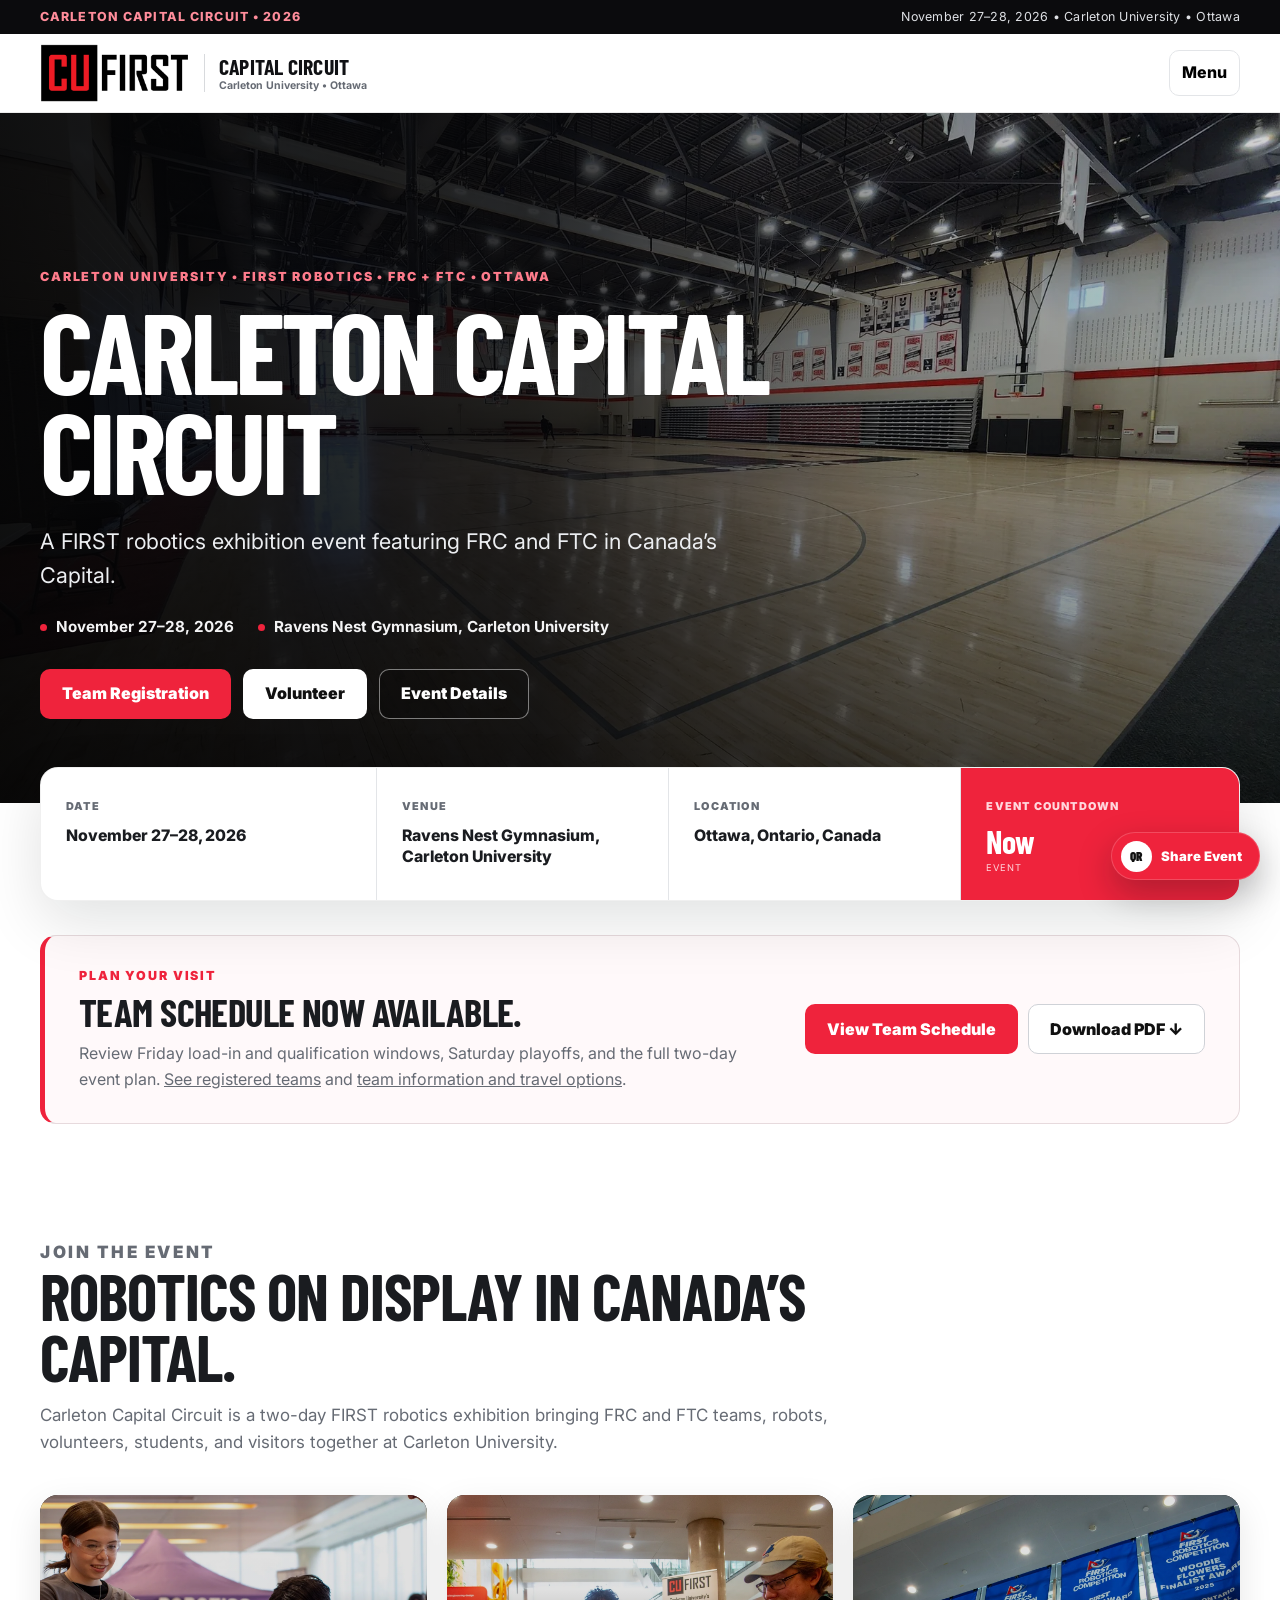
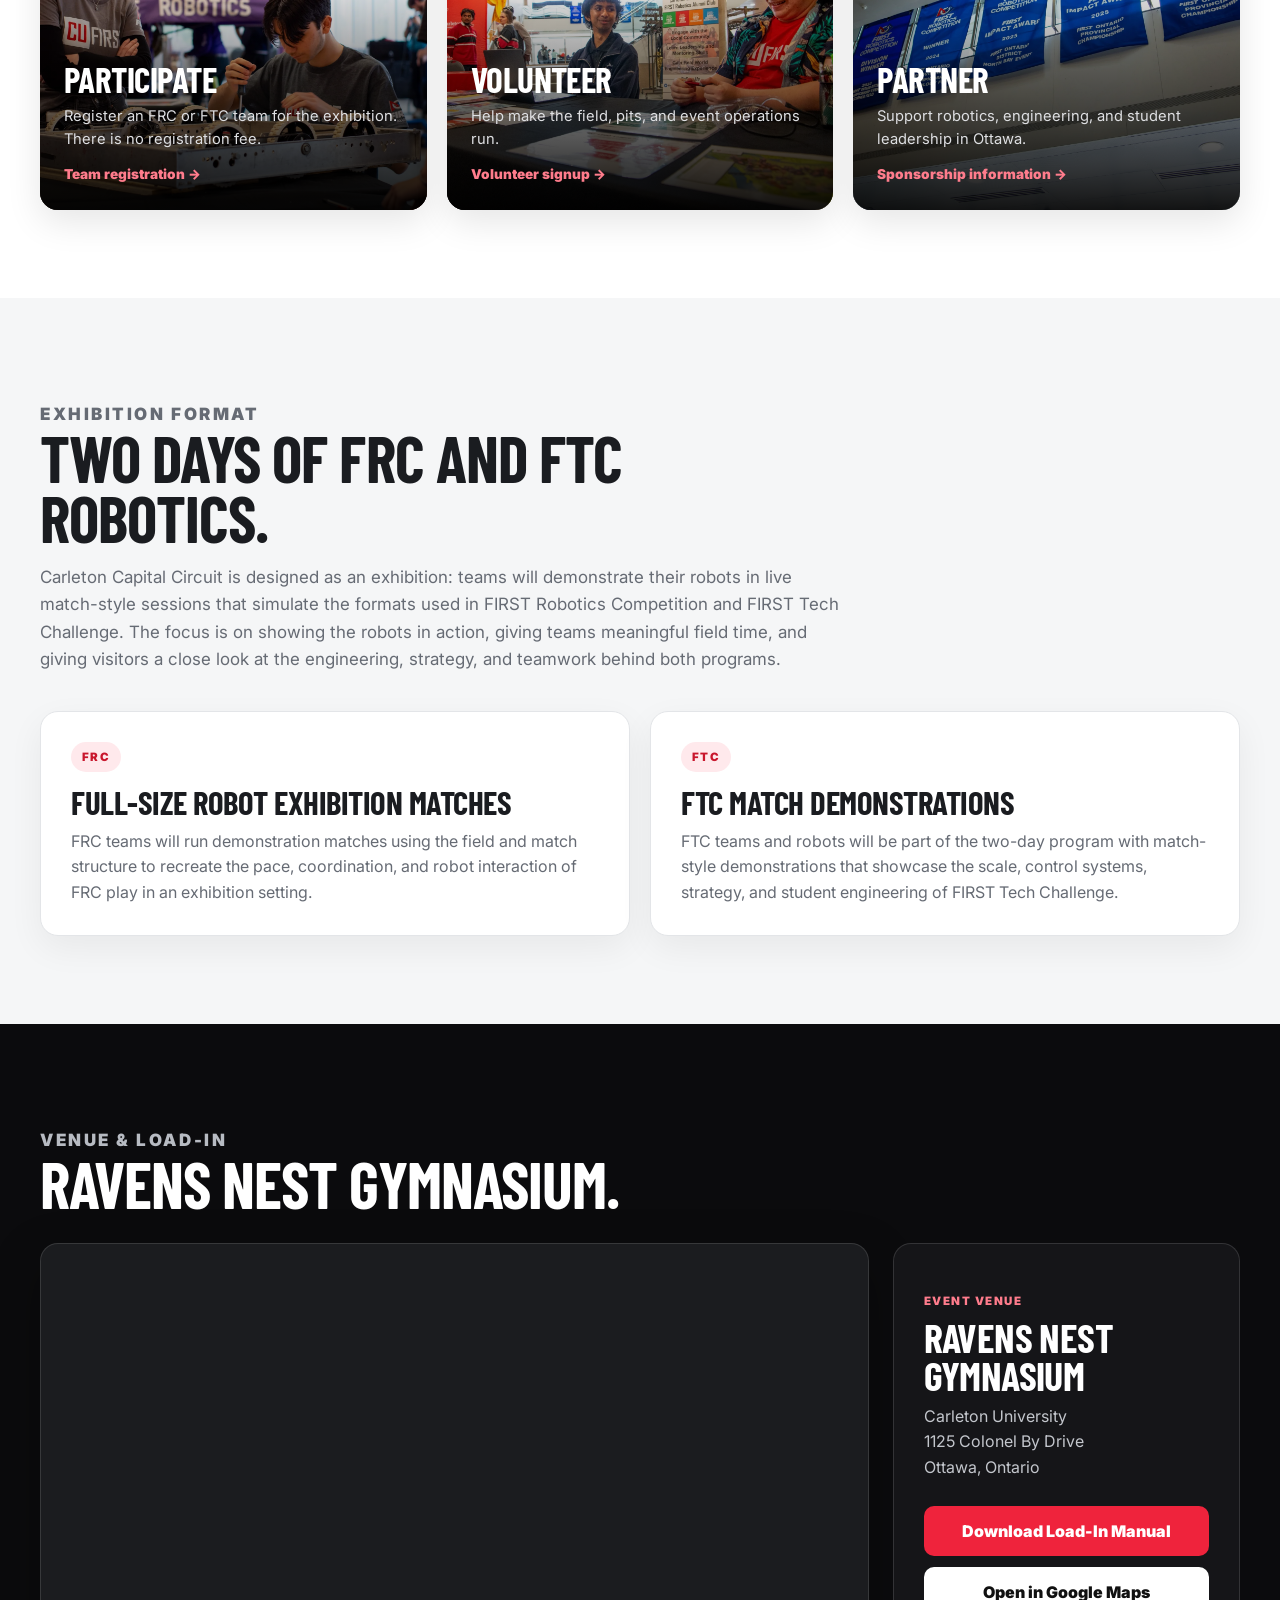
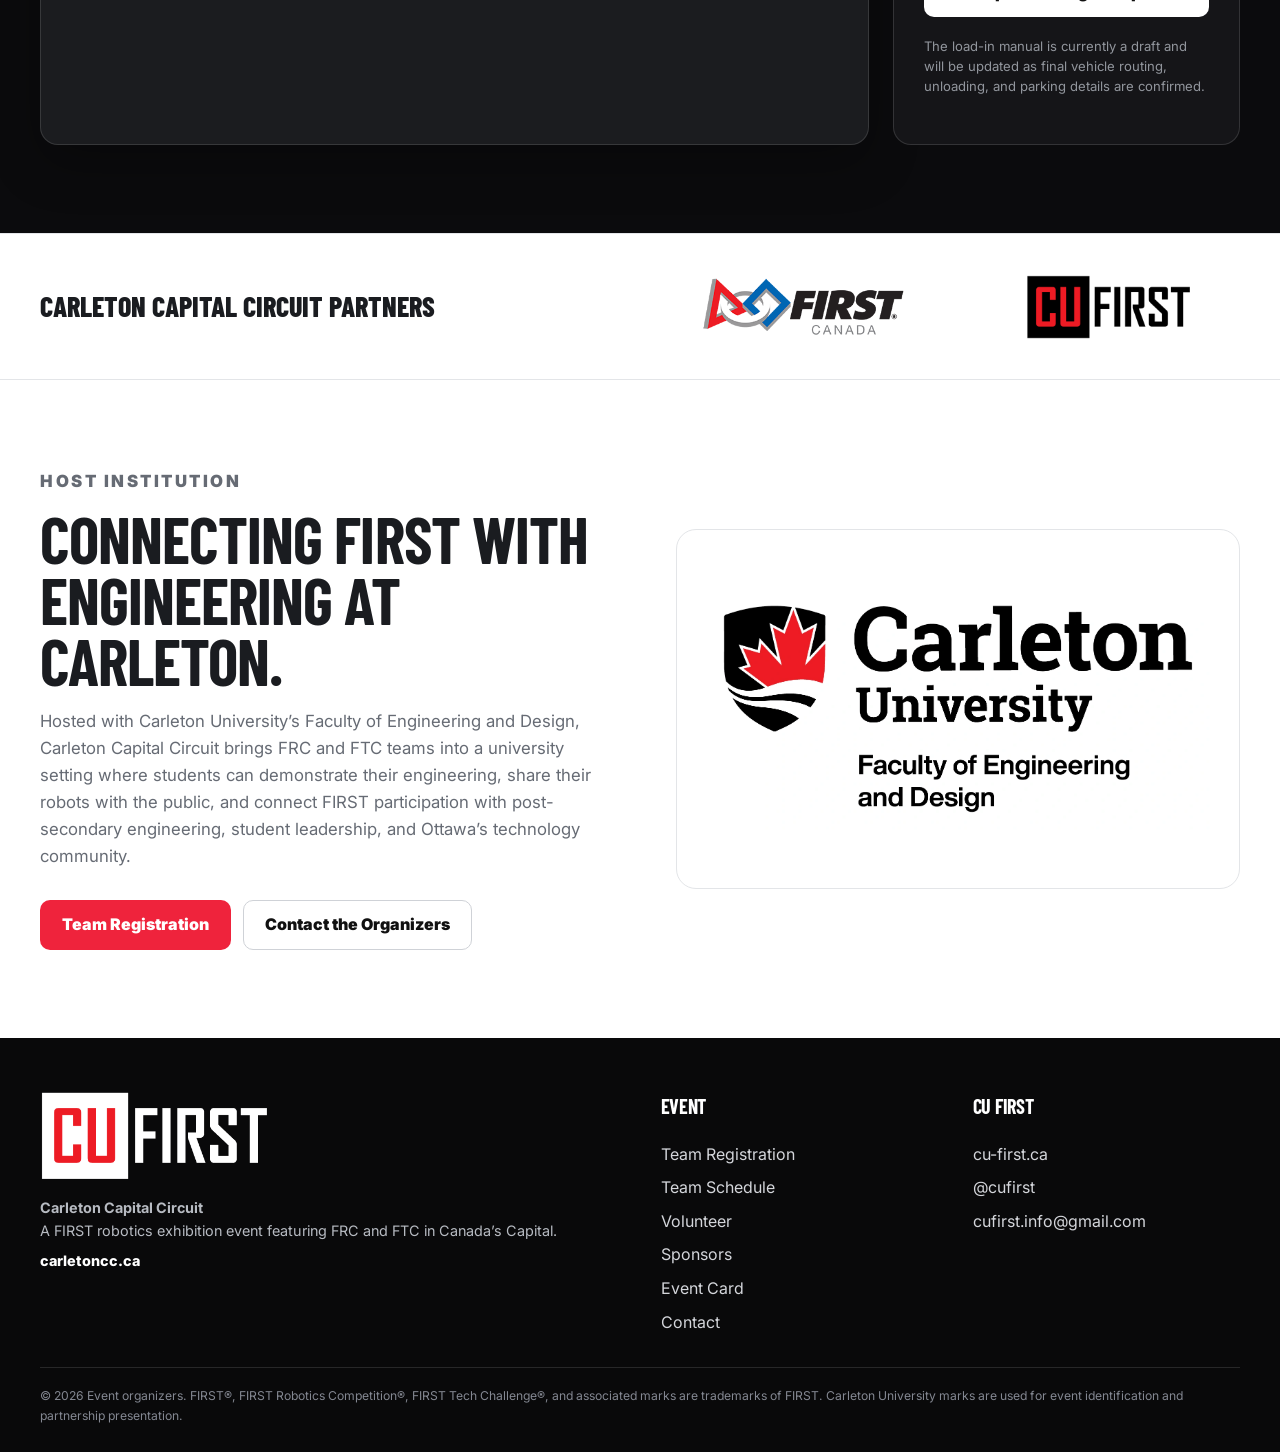
==== commit 719a579a: "Keep expanded navigation usable and correct canonical page URLs" ====
--- a/index.html
+++ b/index.html
@@ -1,223 +1,223 @@
-<!doctype html>
-<html lang="en">
-<head>
-  <meta charset="utf-8">
-  <meta name="viewport" content="width=device-width, initial-scale=1">
-  <title>Carleton Capital Circuit | FIRST Robotics Exhibition | Ottawa</title>
-  <meta name="description" content="Carleton Capital Circuit is a FIRST robotics exhibition event featuring FRC and FTC at Carleton University in Ottawa, November 27–28, 2026.">
-  <link rel="canonical" href="https://carletoncc.ca/">
-  <meta property="og:title" content="Carleton Capital Circuit">
-  <meta property="og:description" content="A FIRST robotics exhibition event featuring FRC and FTC in Canada’s Capital, November 27–28, 2026 at Carleton University.">
-  <meta property="og:type" content="website">
-  <meta property="og:url" content="https://carletoncc.ca/">
-  <meta name="theme-color" content="#0b0b0d">
-  <link rel="icon" href="assets/images/favicon.svg" type="image/svg+xml">
-  <link rel="stylesheet" href="assets/css/styles.css?v=4.4">
-</head>
-<body>
-
-<div class="utility-bar">
-  <div class="container utility-inner">
-    <span class="status-pill" data-event-status>Carleton Capital Circuit • 2026</span>
-    <span>November 27–28, 2026 • Carleton University • Ottawa</span>
-  </div>
-</div>
-<header class="site-header">
-  <div class="container header-inner">
-    <a class="brand event-brand" href="index.html" aria-label="Carleton Capital Circuit home">
-      <img src="assets/images/cufirst-black-red.png" alt="CU FIRST">
-      <span class="brand-divider" aria-hidden="true"></span>
-      <span class="brand-event"><strong>Capital Circuit</strong><small>Carleton University • Ottawa</small></span>
-    </a>
-    <button class="nav-toggle" type="button" aria-expanded="false" aria-label="Open menu">Menu</button>
-    <nav class="site-nav" aria-label="Primary navigation">
-      <a href="index.html" data-nav="home">Home</a>
-      <a href="schedule.html" data-nav="schedule">Schedule</a>
-      <a href="teams.html" data-nav="teams">Teams</a>
-      <a href="team-information.html" data-nav="team-information">Team Info</a>
-      <a href="volunteer.html" data-nav="volunteer">Volunteer</a>
-      <a href="sponsors.html" data-nav="sponsors">Sponsors</a>
-      <a href="card.html" data-nav="card">Event Card</a>
-      <a href="contact.html" data-nav="contact">Contact</a>
-      <a class="nav-cta" href="registration.html">Team Registration</a>
-    </nav>
-  </div>
-</header>
-
-
-<main>
-  <section class="hero">
-    <img class="hero-bg" src="assets/images/venue.webp" alt="Ravens Nest Gymnasium at Carleton University">
-    <div class="hero-overlay"></div>
-    <div class="container hero-inner">
-      <div class="hero-copy">
-        <p class="kicker">Carleton University • FIRST Robotics • FRC + FTC • Ottawa</p>
-        <h1 data-event-name>Carleton Capital Circuit</h1>
-        <p class="hero-tagline" data-tagline>A FIRST robotics exhibition event featuring FRC and FTC in Canada’s Capital.</p>
-        <div class="hero-meta">
-          <span data-date>November 27–28, 2026</span>
-          <span data-venue>Ravens Nest Gymnasium, Carleton University</span>
-        </div>
-        <div class="btn-row">
-          <a class="btn btn-primary" href="registration.html">Team Registration</a>
-          <a class="btn btn-light" href="volunteer.html" data-volunteer-cta>Volunteer</a>
-          <a class="btn btn-ghost" href="#details">Event Details</a>
-        </div>
-      </div>
-    </div>
-  </section>
-
-  <div class="quickbar">
-    <div class="container quickbar-grid">
-      <div class="quick-item"><span class="quick-label">Date</span><span class="quick-value" data-date>November 27–28, 2026</span></div>
-      <div class="quick-item"><span class="quick-label">Venue</span><span class="quick-value" data-venue>Ravens Nest Gymnasium, Carleton University</span></div>
-      <div class="quick-item"><span class="quick-label">Location</span><span class="quick-value" data-location>Ottawa, Ontario, Canada</span></div>
-      <div class="quick-item"><span class="quick-label">Event countdown</span><div class="countdown" data-countdown></div></div>
-    </div>
-  </div>
-
-  <section class="schedule-home-strip" aria-label="Team schedule availability">
-    <div class="container schedule-home-inner">
-      <div class="schedule-home-copy">
-        <p class="kicker">Plan your visit</p>
-        <h2>Team schedule now available.</h2>
-        <p>Review Friday load-in and qualification windows, Saturday playoffs, and the full two-day event plan. <a href="teams.html">See registered teams</a> and <a href="team-information.html">team information and travel options</a>.</p>
-      </div>
-      <div class="schedule-home-actions">
-        <a class="btn btn-primary" href="schedule.html">View Team Schedule</a>
-        <a class="btn btn-outline" href="assets/docs/Carleton-Capital-Circuit-Team-Schedule-2026.pdf" download="Carleton-Capital-Circuit-Team-Schedule-2026.pdf">Download PDF ↓</a>
-      </div>
-    </div>
-  </section>
-
-  <section class="section" id="details">
-    <div class="container">
-      <div class="section-head">
-        <p class="kicker">Join the event</p>
-        <h2>Robotics on display in Canada’s Capital.</h2>
-        <p>Carleton Capital Circuit is a two-day FIRST robotics exhibition bringing FRC and FTC teams, robots, volunteers, students, and visitors together at Carleton University.</p>
-      </div>
-      <div class="action-grid">
-        <a class="action-card" href="registration.html">
-          <img src="assets/images/robot-build.webp" alt="CU FIRST students working on a robot">
-          <div class="action-content"><h3>Participate</h3><p>Register an FRC or FTC team for the exhibition. There is no registration fee.</p><span>Team registration →</span></div>
-        </a>
-        <a class="action-card" href="volunteer.html">
-          <img src="assets/images/community.webp" alt="CU FIRST members at a Carleton outreach event">
-          <div class="action-content"><h3>Volunteer</h3><p>Help make the field, pits, and event operations run.</p><span>Volunteer signup →</span></div>
-        </a>
-        <a class="action-card" href="sponsors.html">
-          <img src="assets/images/banners.webp" alt="FIRST robotics award banners">
-          <div class="action-content"><h3>Partner</h3><p>Support robotics, engineering, and student leadership in Ottawa.</p><span>Sponsorship information →</span></div>
-        </a>
-      </div>
-    </div>
-  </section>
-
-  <section class="section section-soft" id="format">
-    <div class="container">
-      <div class="section-head">
-        <p class="kicker">Exhibition format</p>
-        <h2>Two days of FRC and FTC robotics.</h2>
-        <p>Carleton Capital Circuit is designed as an exhibition: teams will demonstrate their robots in live match-style sessions that simulate the formats used in FIRST Robotics Competition and FIRST Tech Challenge. The focus is on showing the robots in action, giving teams meaningful field time, and giving visitors a close look at the engineering, strategy, and teamwork behind both programs.</p>
-      </div>
-      <div class="program-grid">
-        <article class="program-card">
-          <span class="program-label">FRC</span>
-          <h3>Full-size robot exhibition matches</h3>
-          <p>FRC teams will run demonstration matches using the field and match structure to recreate the pace, coordination, and robot interaction of FRC play in an exhibition setting.</p>
-        </article>
-        <article class="program-card">
-          <span class="program-label">FTC</span>
-          <h3>FTC match demonstrations</h3>
-          <p>FTC teams and robots will be part of the two-day program with match-style demonstrations that showcase the scale, control systems, strategy, and student engineering of FIRST Tech Challenge.</p>
-        </article>
-      </div>
-    </div>
-  </section>
-
-  <section class="section section-black" id="venue">
-    <div class="container">
-      <div class="section-head venue-head">
-        <p class="kicker">Venue &amp; load-in</p>
-        <h2>Ravens Nest Gymnasium.</h2>
-      </div>
-      <div class="venue-map-grid">
-        <div class="map-frame">
-          <iframe
-            title="Google Maps location of Ravens Nest Gymnasium at Carleton University"
-            src="https://www.google.com/maps?q=Ravens+Nest+Gymnasium,+Carleton+University,+Ottawa,+Ontario&amp;output=embed"
-            loading="lazy"
-            referrerpolicy="no-referrer-when-downgrade"
-            allowfullscreen>
-          </iframe>
-        </div>
-        <aside class="venue-card">
-          <span class="venue-label">Event venue</span>
-          <h3>Ravens Nest Gymnasium</h3>
-          <p>Carleton University<br>1125 Colonel By Drive<br>Ottawa, Ontario</p>
-          <div class="venue-actions">
-            <a class="btn btn-primary" href="assets/docs/Carleton-Capital-Circuit-Load-In-Manual.pdf" download>Download Load-In Manual</a>
-            <a class="btn btn-map" href="https://www.google.com/maps/search/?api=1&amp;query=Ravens+Nest+Gymnasium%2C+Carleton+University%2C+Ottawa%2C+Ontario" target="_blank" rel="noopener">Open in Google Maps</a>
-          </div>
-          <p class="venue-note">The load-in manual is currently a draft and will be updated as final vehicle routing, unloading, and parking details are confirmed.</p>
-        </aside>
-      </div>
-    </div>
-  </section>
-
-  <section class="partner-strip" aria-label="Presenting organizations">
-    <div class="container partner-inner">
-      <div class="partner-title">Carleton Capital Circuit partners</div>
-      <div class="partner-logo first"><img src="assets/images/first-canada.png" alt="FIRST Canada"></div>
-      <div class="partner-logo cufirst"><img src="assets/images/cufirst-black-red.png" alt="CU FIRST"></div>
-    </div>
-  </section>
-
-  <section class="section">
-    <div class="container two-col host-section">
-      <div class="copy">
-        <p class="kicker">Host institution</p>
-        <h2>Connecting FIRST with engineering at Carleton.</h2>
-        <p>Hosted with Carleton University’s Faculty of Engineering and Design, Carleton Capital Circuit brings FRC and FTC teams into a university setting where students can demonstrate their engineering, share their robots with the public, and connect FIRST participation with post-secondary engineering, student leadership, and Ottawa’s technology community.</p>
-        <div class="btn-row"><a class="btn btn-primary" href="registration.html">Team Registration</a><a class="btn btn-outline" href="contact.html">Contact the Organizers</a></div>
-      </div>
-      <div class="fed-logo-panel"><img src="assets/images/carleton-fed-stack.webp" alt="Carleton University Faculty of Engineering and Design"></div>
-    </div>
-  </section>
-</main>
-
-
-<footer class="footer">
-  <div class="container">
-    <div class="footer-grid">
-      <div class="footer-brand">
-        <img src="assets/images/cufirst-white-red.png" alt="CU FIRST">
-        <p><strong data-event-name>Carleton Capital Circuit</strong><br>A FIRST robotics exhibition event featuring FRC and FTC in Canada’s Capital.<br><a href="https://carletoncc.ca" data-event-domain><span data-event-domain-text>carletoncc.ca</span></a></p>
-      </div>
-      <div class="footer-links">
-        <h3>Event</h3>
-        <a href="registration.html">Team Registration</a>
-        <a href="schedule.html">Team Schedule</a>
-        <a href="volunteer.html">Volunteer</a>
-        <a href="sponsors.html">Sponsors</a>
-        <a href="card.html">Event Card</a>
-        <a href="contact.html">Contact</a>
-      </div>
-      <div class="footer-links">
-        <h3>CU FIRST</h3>
-        <a href="#" data-cufirst-site target="_blank" rel="noopener">cu-first.ca</a>
-        <a href="#" data-instagram target="_blank" rel="noopener">@cufirst</a>
-        <a href="#" data-email-link><span data-email-text>cufirst.info@gmail.com</span></a>
-      </div>
-    </div>
-    <div class="footer-bottom">© <span data-year></span> Event organizers. FIRST®, FIRST Robotics Competition®, FIRST Tech Challenge®, and associated marks are trademarks of FIRST. Carleton University marks are used for event identification and partnership presentation.</div>
-  </div>
-</footer>
-<script src="config.js?v=4.4"></script>
-<script src="assets/js/site.js?v=4.4"></script>
-
-<script>document.querySelector('[data-nav="home"]')?.classList.add('active');</script>
-<a class="event-card-fab" href="card.html" aria-label="Open digital event card"><span>QR</span> Share Event</a>
-</body>
+<!doctype html>
+<html lang="en">
+<head>
+  <meta charset="utf-8">
+  <meta name="viewport" content="width=device-width, initial-scale=1">
+  <title>Carleton Capital Circuit | FIRST Robotics Exhibition | Ottawa</title>
+  <meta name="description" content="Carleton Capital Circuit is a FIRST robotics exhibition event featuring FRC and FTC at Carleton University in Ottawa, November 27–28, 2026.">
+  <link rel="canonical" href="https://carletoncc.ca/">
+  <meta property="og:title" content="Carleton Capital Circuit">
+  <meta property="og:description" content="A FIRST robotics exhibition event featuring FRC and FTC in Canada’s Capital, November 27–28, 2026 at Carleton University.">
+  <meta property="og:type" content="website">
+  <meta property="og:url" content="https://carletoncc.ca/">
+  <meta name="theme-color" content="#0b0b0d">
+  <link rel="icon" href="assets/images/favicon.svg" type="image/svg+xml">
+  <link rel="stylesheet" href="assets/css/styles.css?v=4.5">
+</head>
+<body>
+
+<div class="utility-bar">
+  <div class="container utility-inner">
+    <span class="status-pill" data-event-status>Carleton Capital Circuit • 2026</span>
+    <span>November 27–28, 2026 • Carleton University • Ottawa</span>
+  </div>
+</div>
+<header class="site-header">
+  <div class="container header-inner">
+    <a class="brand event-brand" href="index.html" aria-label="Carleton Capital Circuit home">
+      <img src="assets/images/cufirst-black-red.png" alt="CU FIRST">
+      <span class="brand-divider" aria-hidden="true"></span>
+      <span class="brand-event"><strong>Capital Circuit</strong><small>Carleton University • Ottawa</small></span>
+    </a>
+    <button class="nav-toggle" type="button" aria-expanded="false" aria-label="Open menu">Menu</button>
+    <nav class="site-nav" aria-label="Primary navigation">
+      <a href="index.html" data-nav="home">Home</a>
+      <a href="schedule.html" data-nav="schedule">Schedule</a>
+      <a href="teams.html" data-nav="teams">Teams</a>
+      <a href="team-information.html" data-nav="team-information">Team Info</a>
+      <a href="volunteer.html" data-nav="volunteer">Volunteer</a>
+      <a href="sponsors.html" data-nav="sponsors">Sponsors</a>
+      <a href="card.html" data-nav="card">Event Card</a>
+      <a href="contact.html" data-nav="contact">Contact</a>
+      <a class="nav-cta" href="registration.html">Team Registration</a>
+    </nav>
+  </div>
+</header>
+
+
+<main>
+  <section class="hero">
+    <img class="hero-bg" src="assets/images/venue.webp" alt="Ravens Nest Gymnasium at Carleton University">
+    <div class="hero-overlay"></div>
+    <div class="container hero-inner">
+      <div class="hero-copy">
+        <p class="kicker">Carleton University • FIRST Robotics • FRC + FTC • Ottawa</p>
+        <h1 data-event-name>Carleton Capital Circuit</h1>
+        <p class="hero-tagline" data-tagline>A FIRST robotics exhibition event featuring FRC and FTC in Canada’s Capital.</p>
+        <div class="hero-meta">
+          <span data-date>November 27–28, 2026</span>
+          <span data-venue>Ravens Nest Gymnasium, Carleton University</span>
+        </div>
+        <div class="btn-row">
+          <a class="btn btn-primary" href="registration.html">Team Registration</a>
+          <a class="btn btn-light" href="volunteer.html" data-volunteer-cta>Volunteer</a>
+          <a class="btn btn-ghost" href="#details">Event Details</a>
+        </div>
+      </div>
+    </div>
+  </section>
+
+  <div class="quickbar">
+    <div class="container quickbar-grid">
+      <div class="quick-item"><span class="quick-label">Date</span><span class="quick-value" data-date>November 27–28, 2026</span></div>
+      <div class="quick-item"><span class="quick-label">Venue</span><span class="quick-value" data-venue>Ravens Nest Gymnasium, Carleton University</span></div>
+      <div class="quick-item"><span class="quick-label">Location</span><span class="quick-value" data-location>Ottawa, Ontario, Canada</span></div>
+      <div class="quick-item"><span class="quick-label">Event countdown</span><div class="countdown" data-countdown></div></div>
+    </div>
+  </div>
+
+  <section class="schedule-home-strip" aria-label="Team schedule availability">
+    <div class="container schedule-home-inner">
+      <div class="schedule-home-copy">
+        <p class="kicker">Plan your visit</p>
+        <h2>Team schedule now available.</h2>
+        <p>Review Friday load-in and qualification windows, Saturday playoffs, and the full two-day event plan. <a href="teams.html">See registered teams</a> and <a href="team-information.html">team information and travel options</a>.</p>
+      </div>
+      <div class="schedule-home-actions">
+        <a class="btn btn-primary" href="schedule.html">View Team Schedule</a>
+        <a class="btn btn-outline" href="assets/docs/Carleton-Capital-Circuit-Team-Schedule-2026.pdf" download="Carleton-Capital-Circuit-Team-Schedule-2026.pdf">Download PDF ↓</a>
+      </div>
+    </div>
+  </section>
+
+  <section class="section" id="details">
+    <div class="container">
+      <div class="section-head">
+        <p class="kicker">Join the event</p>
+        <h2>Robotics on display in Canada’s Capital.</h2>
+        <p>Carleton Capital Circuit is a two-day FIRST robotics exhibition bringing FRC and FTC teams, robots, volunteers, students, and visitors together at Carleton University.</p>
+      </div>
+      <div class="action-grid">
+        <a class="action-card" href="registration.html">
+          <img src="assets/images/robot-build.webp" alt="CU FIRST students working on a robot">
+          <div class="action-content"><h3>Participate</h3><p>Register an FRC or FTC team for the exhibition. There is no registration fee.</p><span>Team registration →</span></div>
+        </a>
+        <a class="action-card" href="volunteer.html">
+          <img src="assets/images/community.webp" alt="CU FIRST members at a Carleton outreach event">
+          <div class="action-content"><h3>Volunteer</h3><p>Help make the field, pits, and event operations run.</p><span>Volunteer signup →</span></div>
+        </a>
+        <a class="action-card" href="sponsors.html">
+          <img src="assets/images/banners.webp" alt="FIRST robotics award banners">
+          <div class="action-content"><h3>Partner</h3><p>Support robotics, engineering, and student leadership in Ottawa.</p><span>Sponsorship information →</span></div>
+        </a>
+      </div>
+    </div>
+  </section>
+
+  <section class="section section-soft" id="format">
+    <div class="container">
+      <div class="section-head">
+        <p class="kicker">Exhibition format</p>
+        <h2>Two days of FRC and FTC robotics.</h2>
+        <p>Carleton Capital Circuit is designed as an exhibition: teams will demonstrate their robots in live match-style sessions that simulate the formats used in FIRST Robotics Competition and FIRST Tech Challenge. The focus is on showing the robots in action, giving teams meaningful field time, and giving visitors a close look at the engineering, strategy, and teamwork behind both programs.</p>
+      </div>
+      <div class="program-grid">
+        <article class="program-card">
+          <span class="program-label">FRC</span>
+          <h3>Full-size robot exhibition matches</h3>
+          <p>FRC teams will run demonstration matches using the field and match structure to recreate the pace, coordination, and robot interaction of FRC play in an exhibition setting.</p>
+        </article>
+        <article class="program-card">
+          <span class="program-label">FTC</span>
+          <h3>FTC match demonstrations</h3>
+          <p>FTC teams and robots will be part of the two-day program with match-style demonstrations that showcase the scale, control systems, strategy, and student engineering of FIRST Tech Challenge.</p>
+        </article>
+      </div>
+    </div>
+  </section>
+
+  <section class="section section-black" id="venue">
+    <div class="container">
+      <div class="section-head venue-head">
+        <p class="kicker">Venue &amp; load-in</p>
+        <h2>Ravens Nest Gymnasium.</h2>
+      </div>
+      <div class="venue-map-grid">
+        <div class="map-frame">
+          <iframe
+            title="Google Maps location of Ravens Nest Gymnasium at Carleton University"
+            src="https://www.google.com/maps?q=Ravens+Nest+Gymnasium,+Carleton+University,+Ottawa,+Ontario&amp;output=embed"
+            loading="lazy"
+            referrerpolicy="no-referrer-when-downgrade"
+            allowfullscreen>
+          </iframe>
+        </div>
+        <aside class="venue-card">
+          <span class="venue-label">Event venue</span>
+          <h3>Ravens Nest Gymnasium</h3>
+          <p>Carleton University<br>1125 Colonel By Drive<br>Ottawa, Ontario</p>
+          <div class="venue-actions">
+            <a class="btn btn-primary" href="assets/docs/Carleton-Capital-Circuit-Load-In-Manual.pdf" download>Download Load-In Manual</a>
+            <a class="btn btn-map" href="https://www.google.com/maps/search/?api=1&amp;query=Ravens+Nest+Gymnasium%2C+Carleton+University%2C+Ottawa%2C+Ontario" target="_blank" rel="noopener">Open in Google Maps</a>
+          </div>
+          <p class="venue-note">The load-in manual is currently a draft and will be updated as final vehicle routing, unloading, and parking details are confirmed.</p>
+        </aside>
+      </div>
+    </div>
+  </section>
+
+  <section class="partner-strip" aria-label="Presenting organizations">
+    <div class="container partner-inner">
+      <div class="partner-title">Carleton Capital Circuit partners</div>
+      <div class="partner-logo first"><img src="assets/images/first-canada.png" alt="FIRST Canada"></div>
+      <div class="partner-logo cufirst"><img src="assets/images/cufirst-black-red.png" alt="CU FIRST"></div>
+    </div>
+  </section>
+
+  <section class="section">
+    <div class="container two-col host-section">
+      <div class="copy">
+        <p class="kicker">Host institution</p>
+        <h2>Connecting FIRST with engineering at Carleton.</h2>
+        <p>Hosted with Carleton University’s Faculty of Engineering and Design, Carleton Capital Circuit brings FRC and FTC teams into a university setting where students can demonstrate their engineering, share their robots with the public, and connect FIRST participation with post-secondary engineering, student leadership, and Ottawa’s technology community.</p>
+        <div class="btn-row"><a class="btn btn-primary" href="registration.html">Team Registration</a><a class="btn btn-outline" href="contact.html">Contact the Organizers</a></div>
+      </div>
+      <div class="fed-logo-panel"><img src="assets/images/carleton-fed-stack.webp" alt="Carleton University Faculty of Engineering and Design"></div>
+    </div>
+  </section>
+</main>
+
+
+<footer class="footer">
+  <div class="container">
+    <div class="footer-grid">
+      <div class="footer-brand">
+        <img src="assets/images/cufirst-white-red.png" alt="CU FIRST">
+        <p><strong data-event-name>Carleton Capital Circuit</strong><br>A FIRST robotics exhibition event featuring FRC and FTC in Canada’s Capital.<br><a href="https://carletoncc.ca" data-event-domain><span data-event-domain-text>carletoncc.ca</span></a></p>
+      </div>
+      <div class="footer-links">
+        <h3>Event</h3>
+        <a href="registration.html">Team Registration</a>
+        <a href="schedule.html">Team Schedule</a>
+        <a href="volunteer.html">Volunteer</a>
+        <a href="sponsors.html">Sponsors</a>
+        <a href="card.html">Event Card</a>
+        <a href="contact.html">Contact</a>
+      </div>
+      <div class="footer-links">
+        <h3>CU FIRST</h3>
+        <a href="#" data-cufirst-site target="_blank" rel="noopener">cu-first.ca</a>
+        <a href="#" data-instagram target="_blank" rel="noopener">@cufirst</a>
+        <a href="#" data-email-link><span data-email-text>cufirst.info@gmail.com</span></a>
+      </div>
+    </div>
+    <div class="footer-bottom">© <span data-year></span> Event organizers. FIRST®, FIRST Robotics Competition®, FIRST Tech Challenge®, and associated marks are trademarks of FIRST. Carleton University marks are used for event identification and partnership presentation.</div>
+  </div>
+</footer>
+<script src="config.js?v=4.4"></script>
+<script src="assets/js/site.js?v=4.5"></script>
+
+<script>document.querySelector('[data-nav="home"]')?.classList.add('active');</script>
+<a class="event-card-fab" href="card.html" aria-label="Open digital event card"><span>QR</span> Share Event</a>
+</body>
 </html>
--- a/assets/css/styles.css
+++ b/assets/css/styles.css
@@ -1,626 +1,627 @@
-
-@import url('https://fonts.googleapis.com/css2?family=Barlow+Condensed:wght@600;700;800&family=Inter:wght@400;500;600;700;800&display=swap');
-
-:root {
-  --cu-red: #ef233c;
-  --cu-red-dark: #c9172d;
-  --black: #0b0b0d;
-  --ink: #1a1c20;
-  --muted: #666b74;
-  --line: #e3e5e8;
-  --soft: #f5f6f7;
-  --white: #ffffff;
-  --blue: #0066b3;
-  --max: 1200px;
-  --radius: 18px;
-  --shadow: 0 20px 60px rgba(12, 14, 18, 0.12);
-}
-
-* { box-sizing: border-box; }
-html { scroll-behavior: smooth; }
-body {
-  margin: 0;
-  font-family: Inter, Arial, sans-serif;
-  color: var(--ink);
-  background: var(--white);
-  line-height: 1.6;
-  -webkit-font-smoothing: antialiased;
-}
-img { max-width: 100%; display: block; }
-a { color: inherit; }
-button, input, textarea, select { font: inherit; }
-.container { width: min(calc(100% - 40px), var(--max)); margin: 0 auto; }
-
-.utility-bar {
-  background: var(--black);
-  color: #dfe1e5;
-  font-size: .78rem;
-  letter-spacing: .02em;
-}
-.utility-inner { min-height: 34px; display: flex; align-items: center; justify-content: space-between; gap: 20px; }
-.utility-inner a { text-decoration: none; color: white; font-weight: 700; }
-.status-pill { color: #ff8d9b; font-weight: 800; text-transform: uppercase; letter-spacing: .09em; }
-
-.site-header {
-  position: sticky;
-  top: 0;
-  z-index: 100;
-  background: rgba(255,255,255,.97);
-  border-bottom: 1px solid rgba(0,0,0,.08);
-  backdrop-filter: blur(14px);
-}
-.header-inner { min-height: 78px; display: flex; align-items: center; justify-content: space-between; gap: 30px; }
-.brand { display: flex; align-items: center; text-decoration: none; min-width: 0; gap: 14px; }
-.brand img { width: 150px; height: auto; flex: 0 0 auto; }
-.brand-divider { width: 1px; height: 38px; background: #d8dadd; flex: 0 0 auto; }
-.brand-event { display: flex; flex-direction: column; line-height: 1.02; min-width: 0; }
-.brand-event strong { font-family: "Barlow Condensed", Inter, sans-serif; font-size: 1.36rem; text-transform: uppercase; letter-spacing: .01em; color: #101114; white-space: nowrap; }
-.brand-event small { margin-top: 4px; color: var(--muted); font-size: .66rem; font-weight: 700; white-space: nowrap; }
-.site-nav { display: flex; align-items: center; gap: 3px; }
-.site-nav a { text-decoration: none; font-weight: 700; color: #363940; font-size: .91rem; padding: 11px 12px; border-radius: 9px; }
-.site-nav a:hover, .site-nav a.active { background: var(--soft); color: #0d0e10; }
-.site-nav .nav-cta { background: var(--cu-red); color: white; margin-left: 6px; }
-.site-nav .nav-cta:hover { background: var(--cu-red-dark); color: white; }
-.nav-toggle { display: none; border: 1px solid var(--line); background: white; border-radius: 10px; padding: 9px 12px; font-weight: 800; cursor: pointer; }
-
-.hero { position: relative; min-height: 690px; display: grid; align-items: end; overflow: hidden; background: #111; }
-.hero-bg { position: absolute; inset: 0; width: 100%; height: 100%; object-fit: cover; object-position: center 50%; }
-.hero-overlay { position: absolute; inset: 0; background: linear-gradient(90deg, rgba(4,4,5,.93) 0%, rgba(5,5,7,.82) 42%, rgba(5,5,7,.34) 72%, rgba(5,5,7,.18) 100%), linear-gradient(0deg, rgba(0,0,0,.55), transparent 45%); }
-.hero-inner { position: relative; z-index: 2; padding: 105px 0 84px; color: white; }
-.hero-copy { max-width: 770px; }
-.kicker { margin: 0 0 14px; color: var(--cu-red); font-weight: 900; font-size: .78rem; text-transform: uppercase; letter-spacing: .15em; }
-.hero .kicker { color: #ff7c8c; }
-h1, h2, h3 { font-family: "Barlow Condensed", Inter, sans-serif; letter-spacing: -.015em; }
-.hero h1 { margin: 0; font-size: clamp(4rem, 9vw, 7.6rem); line-height: .86; text-transform: uppercase; letter-spacing: -.035em; max-width: 900px; }
-.hero-tagline { margin: 25px 0 0; font-size: clamp(1.05rem, 2vw, 1.35rem); color: #eceef1; max-width: 680px; }
-.hero-meta { display: flex; flex-wrap: wrap; gap: 10px 24px; margin-top: 22px; color: #f4f4f5; font-size: .95rem; font-weight: 700; }
-.hero-meta span::before { content: ""; display: inline-block; width: 7px; height: 7px; border-radius: 50%; background: var(--cu-red); margin-right: 9px; vertical-align: 1px; }
-.btn-row { display: flex; flex-wrap: wrap; gap: 12px; margin-top: 30px; }
-.btn { min-height: 50px; padding: 0 21px; display: inline-flex; align-items: center; justify-content: center; gap: 9px; border-radius: 10px; text-decoration: none; font-weight: 900; border: 1px solid transparent; transition: .16s ease; }
-.btn:hover { transform: translateY(-1px); }
-.btn-primary { background: var(--cu-red); color: white; }
-.btn-primary:hover { background: var(--cu-red-dark); }
-.btn-light { background: white; color: #111; }
-.btn-ghost { color: white; border-color: rgba(255,255,255,.46); background: rgba(0,0,0,.18); }
-.btn-outline { color: #111; border-color: #cfd2d7; background: white; }
-
-.quickbar { position: relative; z-index: 4; margin-top: -36px; }
-.quickbar-grid { display: grid; grid-template-columns: 1.15fr 1fr 1fr .95fr; background: white; box-shadow: var(--shadow); border-radius: var(--radius); overflow: hidden; border: 1px solid rgba(0,0,0,.06); }
-.quick-item { padding: 24px 25px; border-right: 1px solid var(--line); min-height: 122px; }
-.quick-item:last-child { border-right: 0; background: var(--cu-red); color: white; }
-.quick-label { color: var(--muted); text-transform: uppercase; letter-spacing: .11em; font-size: .68rem; font-weight: 900; }
-.quick-item:last-child .quick-label { color: #ffd7dd; }
-.quick-value { display: block; font-weight: 800; margin-top: 7px; font-size: .99rem; line-height: 1.35; }
-.countdown { display: flex; gap: 13px; margin-top: 7px; }
-.countdown strong { font-family: "Barlow Condensed"; font-size: 2rem; line-height: 1; }
-.countdown small { display: block; font-size: .58rem; text-transform: uppercase; letter-spacing: .1em; color: #ffd7dd; }
-
-.section { padding: 88px 0; }
-.section-soft { background: var(--soft); }
-.section-black { background: var(--black); color: white; }
-.section-head { max-width: 800px; margin-bottom: 38px; }
-.section-head h2 { margin: 0; font-size: clamp(2.6rem, 5vw, 4.4rem); line-height: .95; text-transform: uppercase; }
-.section-head p { margin: 15px 0 0; color: var(--muted); font-size: 1.06rem; }
-.section-black .section-head p { color: #b7bbc2; }
-
-.action-grid { display: grid; grid-template-columns: repeat(3,1fr); gap: 20px; }
-.action-card { position: relative; overflow: hidden; min-height: 315px; border-radius: var(--radius); background: #151515; color: white; text-decoration: none; box-shadow: 0 12px 35px rgba(0,0,0,.1); }
-.action-card img { position: absolute; inset: 0; width: 100%; height: 100%; object-fit: cover; transition: transform .4s ease; }
-.action-card::after { content: ""; position: absolute; inset: 0; background: linear-gradient(0deg, rgba(0,0,0,.92), rgba(0,0,0,.12) 70%); }
-.action-card:hover img { transform: scale(1.035); }
-.action-content { position: absolute; z-index: 2; inset: auto 24px 23px; }
-.action-content h3 { margin: 0; font-size: 2.2rem; text-transform: uppercase; line-height: 1; }
-.action-content p { margin: 8px 0 0; color: #dedfe2; font-size: .92rem; }
-.action-content span { display: inline-block; margin-top: 12px; color: #ff7c8c; font-weight: 900; font-size: .85rem; }
-
-.two-col { display: grid; grid-template-columns: 1fr 1fr; gap: 60px; align-items: center; }
-.image-frame { border-radius: 20px; overflow: hidden; box-shadow: var(--shadow); min-height: 460px; }
-.image-frame img { width: 100%; height: 100%; min-height: 460px; object-fit: cover; }
-.copy h2 { margin: 0; font-size: clamp(2.6rem,5vw,4.3rem); line-height: .95; text-transform: uppercase; }
-.copy p { color: var(--muted); font-size: 1.05rem; }
-.fact-list { display: grid; gap: 12px; margin-top: 26px; }
-.fact { display: grid; grid-template-columns: 42px 1fr; gap: 13px; align-items: start; }
-.fact-num { width: 42px; height: 42px; border-radius: 50%; display: grid; place-items: center; background: #ffe9ec; color: var(--cu-red-dark); font-weight: 900; }
-.fact strong { display: block; }
-.fact span { color: var(--muted); font-size: .92rem; }
-
-.gallery { display: grid; grid-template-columns: 1.35fr .85fr .85fr; grid-template-rows: 260px 260px; gap: 16px; }
-.gallery figure { margin: 0; border-radius: 16px; overflow: hidden; position: relative; background: #ddd; }
-.gallery figure:first-child { grid-row: 1 / 3; }
-.gallery img { width: 100%; height: 100%; object-fit: cover; }
-.gallery figure::after { content: ""; position: absolute; inset: 0; box-shadow: inset 0 0 0 1px rgba(0,0,0,.05); pointer-events: none; }
-
-.partner-strip { background: white; border-top: 1px solid var(--line); border-bottom: 1px solid var(--line); }
-.partner-inner { min-height: 145px; display: grid; grid-template-columns: 1.8fr .8fr .8fr; gap: 45px; align-items: center; }
-.partner-title { font-family: "Barlow Condensed"; font-weight: 800; font-size: 1.75rem; text-transform: uppercase; }
-.partner-logo { min-height: 80px; display: grid; place-items: center; padding: 10px 0; }
-.partner-logo img { max-height: 82px; width: auto; object-fit: contain; }
-.partner-logo.first img { max-height: 74px; }
-.partner-logo.cufirst img { max-height: 64px; }
-
-.page-hero { background: linear-gradient(115deg,#09090a 0%,#191a1d 73%,#330a10 100%); color: white; padding: 82px 0 74px; overflow: hidden; position: relative; }
-.page-hero::after { content:""; position:absolute; right:-100px; top:-230px; width:520px; height:520px; border-radius:50%; border:95px solid rgba(239,35,60,.14); }
-.page-hero .container { position: relative; z-index:2; }
-.page-hero h1 { margin:0; font-size:clamp(3.4rem,7vw,6.7rem); text-transform:uppercase; line-height:.9; }
-.page-hero p { max-width:750px; margin:18px 0 0; color:#cfd1d6; font-size:1.08rem; }
-
-.content-grid { display:grid; grid-template-columns:minmax(0,1fr) 330px; gap:48px; align-items:start; }
-.prose h2 { margin:0 0 12px; font-size:2.6rem; text-transform:uppercase; line-height:1; }
-.prose h2:not(:first-child) { margin-top:46px; }
-.prose p, .prose li { color:#50555d; }
-.prose ul { padding-left:1.2rem; }
-.sidebar { position:sticky; top:106px; border:1px solid var(--line); border-radius:var(--radius); background:var(--soft); padding:25px; }
-.sidebar h3 { margin:0 0 14px; font-size:1.65rem; text-transform:uppercase; }
-.sidebar p { color:var(--muted); margin:8px 0; }
-.info-row { padding:13px 0; border-bottom:1px solid #dde0e4; }
-.info-row:last-child { border-bottom:0; }
-.info-row small { display:block; color:var(--muted); font-weight:800; text-transform:uppercase; letter-spacing:.09em; font-size:.65rem; }
-.info-row strong { display:block; margin-top:3px; }
-
-.form-wrap { margin-top:26px; border:1px solid var(--line); border-radius:var(--radius); overflow:hidden; background:white; box-shadow:var(--shadow); }
-.form-head { display:flex; justify-content:space-between; align-items:center; gap:20px; padding:16px 18px; border-bottom:1px solid var(--line); background:#fafafa; }
-.form-head strong { font-size:.9rem; }
-.form-head a { text-decoration:none; color:var(--cu-red-dark); font-weight:900; font-size:.86rem; }
-.form-wrap iframe { width:100%; height:1220px; border:0; display:block; }
-.form-placeholder { padding:58px 28px; text-align:center; }
-.form-placeholder h3 { margin:0; font-size:2rem; text-transform:uppercase; }
-.form-placeholder p { color:var(--muted); max-width:620px; margin:10px auto 0; }
-.form-placeholder .btn { margin-top:22px; }
-
-.sponsor-intro { display:grid; grid-template-columns:1.05fr .95fr; gap:50px; align-items:center; }
-.sponsor-panel { border:1px solid var(--line); border-radius:var(--radius); padding:29px; background:var(--soft); }
-.sponsor-panel h3 { margin:0 0 11px; font-size:2rem; text-transform:uppercase; }
-.sponsor-panel p { color:var(--muted); }
-.sponsor-grid { display:grid; grid-template-columns:repeat(3,1fr); gap:18px; margin-top:30px; }
-.sponsor-tile { min-height:150px; border:1px solid var(--line); border-radius:14px; display:grid; place-items:center; padding:24px; background:white; }
-.sponsor-tile img { max-height:85px; width:auto; max-width:100%; object-fit:contain; }
-.sponsor-placeholder { color:#9b9fa6; font-weight:800; text-align:center; }
-
-.contact-options { display:grid; grid-template-columns:repeat(3,1fr); gap:18px; margin:28px 0 35px; }
-.contact-option { border:1px solid var(--line); border-radius:14px; padding:23px; text-decoration:none; background:white; }
-.contact-option:hover { border-color:#bbc0c7; box-shadow:0 10px 30px rgba(0,0,0,.06); }
-.contact-option small { color:var(--muted); display:block; text-transform:uppercase; letter-spacing:.08em; font-weight:800; font-size:.66rem; }
-.contact-option strong { display:block; margin-top:7px; overflow-wrap:anywhere; }
-
-.footer { background:#09090a; color:#b7bbc2; padding:52px 0 27px; }
-.footer-grid { display:grid; grid-template-columns:1.4fr .65fr .65fr; gap:45px; }
-.footer-brand img { width:230px; }
-.footer-brand p { max-width:560px; font-size:.9rem; }
-.footer h3 { margin:0 0 12px; color:white; font-size:1.25rem; text-transform:uppercase; }
-.footer-links { display:grid; gap:8px; align-content:start; }
-.footer a { color:#d4d6db; text-decoration:none; }
-.footer a:hover { color:white; }
-.footer-bottom { margin-top:32px; border-top:1px solid rgba(255,255,255,.12); padding-top:18px; font-size:.76rem; color:#838791; }
-
-.notice { background:#fff2f4; border-left:4px solid var(--cu-red); padding:18px 19px; border-radius:0 10px 10px 0; margin:24px 0; color:#5a3136; }
-.code-note { font-family:ui-monospace,SFMono-Regular,Consolas,monospace; font-size:.85rem; background:#f0f1f3; border-radius:5px; padding:2px 5px; }
-
-/* Venue map and load-in */
-.venue-head { margin-bottom: 28px; }
-.venue-map-grid { display:grid; grid-template-columns:minmax(0,1.55fr) minmax(300px,.65fr); gap:24px; align-items:stretch; }
-.map-frame { min-height:500px; border-radius:18px; overflow:hidden; background:#1b1c1f; border:1px solid rgba(255,255,255,.12); box-shadow:0 18px 50px rgba(0,0,0,.28); }
-.map-frame iframe { width:100%; height:100%; min-height:500px; border:0; display:block; }
-.venue-card { border:1px solid rgba(255,255,255,.13); border-radius:18px; padding:30px; background:#151518; display:flex; flex-direction:column; justify-content:center; }
-.venue-label { color:#ff7c8c; text-transform:uppercase; font-weight:900; font-size:.72rem; letter-spacing:.13em; }
-.venue-card h3 { margin:7px 0 10px; color:#fff; font-size:2.5rem; line-height:.95; text-transform:uppercase; }
-.venue-card p { color:#c3c6cc; margin:0; }
-.venue-actions { display:grid; gap:11px; margin-top:26px; }
-.venue-actions .btn { width:100%; text-align:center; }
-.btn-map { background:#fff; color:#111; }
-.btn-map:hover { background:#eceef1; }
-.venue-note { margin-top:20px !important; font-size:.82rem; line-height:1.5; color:#92969d !important; }
-
-/* Host institution */
-.host-section { gap:72px; }
-.fed-logo-panel { min-height:360px; display:grid; place-items:center; background:#fff; border:1px solid var(--line); border-radius:20px; padding:28px; }
-.fed-logo-panel img { width:100%; max-width:680px; height:auto; object-fit:contain; }
-
-@media (max-width: 980px) {
-  .quickbar-grid { grid-template-columns:1fr 1fr; }
-  .quick-item:nth-child(2) { border-right:0; }
-  .quick-item:nth-child(-n+2) { border-bottom:1px solid var(--line); }
-  .action-grid { grid-template-columns:1fr; }
-  .action-card { min-height:280px; }
-  .two-col, .sponsor-intro { grid-template-columns:1fr; }
-  .venue-map-grid { grid-template-columns:1fr; }
-  .map-frame, .map-frame iframe { min-height:430px; }
-  .host-section { gap:38px; }
-  .gallery { grid-template-columns:1fr 1fr; grid-template-rows:330px 240px; }
-  .gallery figure:first-child { grid-column:1 / 3; grid-row:auto; }
-  .partner-inner { grid-template-columns:1fr 1fr; padding:25px 0; }
-  .partner-title { grid-column:1 / -1; text-align:center; }
-  .content-grid { grid-template-columns:1fr; }
-  .sidebar { position:static; }
-  .footer-grid { grid-template-columns:1fr 1fr; }
-  .footer-brand { grid-column:1 / -1; }
-  .contact-options { grid-template-columns:1fr; }
-  .sponsor-grid { grid-template-columns:1fr 1fr; }
-  .nav-toggle { display:block; }
-  .site-nav { display:none; position:absolute; top:79px; left:20px; right:20px; background:white; border:1px solid var(--line); border-radius:14px; box-shadow:var(--shadow); padding:10px; flex-direction:column; align-items:stretch; }
-  .site-nav.open { display:flex; }
-  .site-nav .nav-cta { margin-left:0; }
-}
-
-@media (max-width: 660px) {
-  .container { width:min(calc(100% - 28px), var(--max)); }
-  .utility-inner { min-height:42px; justify-content:center; text-align:center; }
-  .utility-inner > :last-child { display:none; }
-  .brand img { width:120px; }
-  .brand-divider { height:34px; }
-  .brand-event strong { font-size:1.12rem; }
-  .brand-event small { display:none; }
-  .hero { min-height:660px; }
-  .hero-inner { padding:100px 0 82px; }
-  .hero h1 { font-size:clamp(3.7rem,18vw,5.4rem); }
-  .hero-overlay { background:linear-gradient(90deg,rgba(4,4,5,.92),rgba(4,4,5,.63)),linear-gradient(0deg,rgba(0,0,0,.55),transparent); }
-  .quickbar { margin-top:-24px; }
-  .quickbar-grid { grid-template-columns:1fr; }
-  .quick-item { min-height:auto; border-right:0; border-bottom:1px solid var(--line); }
-  .quick-item:last-child { border-bottom:0; }
-  .section { padding:68px 0; }
-  .gallery { grid-template-columns:1fr; grid-template-rows:300px 235px 235px 235px; }
-  .map-frame, .map-frame iframe { min-height:360px; }
-  .venue-card { padding:24px; }
-  .fed-logo-panel { min-height:250px; padding:18px; }
-  .gallery figure:first-child { grid-column:auto; }
-  .partner-inner { grid-template-columns:1fr; gap:20px; }
-  .partner-title { grid-column:auto; }
-  .sponsor-grid { grid-template-columns:1fr; }
-  .footer-grid { grid-template-columns:1fr; }
-  .footer-brand { grid-column:auto; }
-  .form-wrap { margin-inline:-4px; }
-  .form-head { align-items:flex-start; flex-direction:column; }
-  .page-hero { padding:62px 0 58px; }
-}
-
-.notice-live { background:#effaf3; border-left-color:#198754; color:#254d34; }
-.footer-brand a[data-event-domain] { display:inline-block; margin-top:7px; color:#fff; font-weight:800; text-decoration:none; }
-.footer-brand a[data-event-domain]:hover { text-decoration:underline; }
-
-@media (max-width: 430px) {
-  .brand img { width: 108px; }
-  .brand-divider { display:none; }
-  .brand-event { display:none; }
-}
-
-/* Functional additions only — original typography and visual system above are unchanged. */
-[hidden] { display: none !important; }
-
-/* External Google Form card used when Google blocks iframe embedding (e.g. File Upload questions). */
-.external-form-card {
-  padding: 34px;
-  background: linear-gradient(135deg, #ffffff 0%, #f7f7f8 100%);
-  border: 1px solid var(--line);
-  border-radius: var(--radius);
-  box-shadow: var(--shadow);
-}
-.external-form-card h3 {
-  margin: 0 0 10px;
-  font-size: clamp(1.45rem, 2vw, 2rem);
-  line-height: 1.15;
-}
-.external-form-card p:not(.kicker) {
-  max-width: 760px;
-  margin: 0;
-  color: var(--muted);
-}
-.external-form-card .btn-row { margin-top: 22px; }
-.volunteer-registration-card { margin-top: 28px; }
-
-
-/* V4 exhibition format cards — typography inherits the original Barlow Condensed + Inter system. */
-.program-grid { display:grid; grid-template-columns:repeat(2,minmax(0,1fr)); gap:20px; }
-.program-card { border:1px solid var(--line); border-radius:var(--radius); background:var(--white); padding:30px; box-shadow:0 12px 35px rgba(0,0,0,.06); }
-.program-label { display:inline-flex; align-items:center; min-height:30px; padding:0 11px; border-radius:999px; background:#ffe9ec; color:var(--cu-red-dark); font-weight:900; font-size:.72rem; letter-spacing:.12em; text-transform:uppercase; }
-.program-card h3 { margin:14px 0 10px; font-size:2.05rem; line-height:1; text-transform:uppercase; }
-.program-card p { margin:0; color:var(--muted); }
-@media (max-width: 760px) { .program-grid { grid-template-columns:1fr; } }
-
-
-/* V4.1 — digital event card / networking share experience. */
-.event-card-fab {
-  position: fixed;
-  right: 20px;
-  bottom: 20px;
-  z-index: 90;
-  display: inline-flex;
-  align-items: center;
-  gap: 9px;
-  min-height: 48px;
-  padding: 0 17px 0 9px;
-  border-radius: 999px;
-  background: var(--cu-red);
-  color: #fff;
-  text-decoration: none;
-  font-size: .82rem;
-  font-weight: 900;
-  box-shadow: 0 14px 34px rgba(14,15,18,.28);
-  border: 1px solid rgba(255,255,255,.18);
-  transition: transform .16s ease, background .16s ease;
-}
-.event-card-fab:hover { transform: translateY(-2px); background: var(--cu-red-dark); }
-.event-card-fab span {
-  display:grid;
-  place-items:center;
-  width:31px;
-  height:31px;
-  border-radius:50%;
-  background:#fff;
-  color:#111;
-  font-family:"Barlow Condensed",Inter,sans-serif;
-  font-size:.82rem;
-  letter-spacing:.04em;
-}
-
-.event-card-page {
-  min-height:100vh;
-  color:#fff;
-  background:
-    radial-gradient(circle at 18% 12%, rgba(239,35,60,.29), transparent 28rem),
-    radial-gradient(circle at 90% 88%, rgba(239,35,60,.15), transparent 30rem),
-    #070709;
-}
-.event-card-shell {
-  min-height:100svh;
-  display:grid;
-  place-items:center;
-  padding:max(28px, env(safe-area-inset-top)) 18px max(28px, env(safe-area-inset-bottom));
-  overflow:hidden;
-  position:relative;
-}
-.event-card-shell::before,
-.event-card-shell::after {
-  content:"";
-  position:fixed;
-  pointer-events:none;
-  border:1px solid rgba(255,255,255,.06);
-  border-radius:50%;
-}
-.event-card-shell::before { width:520px; height:520px; left:-270px; top:-250px; }
-.event-card-shell::after { width:620px; height:620px; right:-350px; bottom:-330px; }
-.digital-card {
-  width:min(100%, 620px);
-  position:relative;
-  z-index:2;
-  padding:clamp(24px,5vw,42px);
-  border:1px solid rgba(255,255,255,.15);
-  border-radius:30px;
-  background:linear-gradient(155deg,rgba(27,28,32,.97),rgba(8,8,10,.985));
-  box-shadow:0 35px 100px rgba(0,0,0,.55);
-  overflow:hidden;
-}
-.digital-card::before {
-  content:"";
-  position:absolute;
-  inset:0 0 auto 0;
-  height:6px;
-  background:var(--cu-red);
-}
-.digital-card::after {
-  content:"C³";
-  position:absolute;
-  right:-16px;
-  top:88px;
-  font-family:"Barlow Condensed",Inter,sans-serif;
-  font-size:12rem;
-  font-weight:800;
-  line-height:1;
-  color:rgba(255,255,255,.025);
-  pointer-events:none;
-}
-.digital-card-topline { display:flex; align-items:center; justify-content:space-between; gap:18px; }
-.card-home-link { color:#cfd1d6; text-decoration:none; font-weight:800; font-size:.78rem; text-transform:uppercase; letter-spacing:.08em; }
-.card-year { color:#ff7c8c; font-weight:900; font-size:.76rem; letter-spacing:.16em; }
-.card-brand-lockup { display:flex; align-items:center; gap:15px; margin-top:26px; position:relative; z-index:2; }
-.card-brand-lockup img { width:126px; height:auto; }
-.card-brand-rule { width:1px; align-self:stretch; background:rgba(255,255,255,.22); }
-.card-brand-lockup div:last-child { display:flex; flex-direction:column; line-height:1; }
-.card-brand-lockup span { color:#aeb1b8; text-transform:uppercase; font-weight:800; font-size:.61rem; letter-spacing:.1em; }
-.card-brand-lockup strong { margin-top:4px; font-family:"Barlow Condensed",Inter,sans-serif; text-transform:uppercase; font-size:1.23rem; letter-spacing:.015em; }
-.card-hero-copy { position:relative; z-index:2; margin-top:35px; }
-.card-kicker { margin:0 0 12px; color:#ff7c8c; font-size:.69rem!important; font-weight:900; letter-spacing:.14em; text-transform:uppercase; }
-.card-hero-copy h1 { margin:0; font-size:clamp(3.65rem,12vw,6.3rem); line-height:.78; text-transform:uppercase; letter-spacing:-.04em; }
-.card-hero-copy > p:last-child { max-width:490px; margin:22px 0 0; color:#cfd1d6; font-size:.95rem; line-height:1.5; }
-.card-info-grid { display:grid; grid-template-columns:.88fr 1.12fr; gap:12px; margin-top:26px; position:relative; z-index:2; }
-.card-info-grid > div { padding:16px; border-radius:15px; background:rgba(255,255,255,.055); border:1px solid rgba(255,255,255,.08); }
-.card-info-grid span { display:block; color:#8f949d; font-size:.62rem; font-weight:900; letter-spacing:.12em; text-transform:uppercase; }
-.card-info-grid strong { display:block; margin-top:5px; line-height:1.25; font-size:.87rem; }
-.card-info-grid small { display:block; margin-top:3px; color:#aeb1b8; font-size:.71rem; }
-.card-qr-panel {
-  width:100%;
-  display:grid;
-  grid-template-columns:1fr auto;
-  align-items:center;
-  gap:18px;
-  margin-top:14px;
-  padding:14px 14px 14px 20px;
-  color:#111;
-  background:#fff;
-  border:0;
-  border-radius:18px;
-  cursor:pointer;
-  text-align:left;
-  box-shadow:0 14px 35px rgba(0,0,0,.2);
-}
-.card-qr-copy strong { display:block; font-family:"Barlow Condensed",Inter,sans-serif; font-size:1.8rem; line-height:1; text-transform:uppercase; }
-.card-qr-copy small { display:block; margin-top:6px; color:#686c73; font-size:.79rem; font-weight:700; }
-.card-qr-wrap { width:118px; height:118px; border-radius:12px; overflow:hidden; background:#fff; display:grid; place-items:center; }
-.card-qr-wrap img { width:100%; height:100%; }
-.card-action-grid { display:grid; grid-template-columns:1fr 1fr; gap:10px; margin-top:14px; }
-.card-action {
-  min-height:54px;
-  padding:0 15px;
-  display:flex;
-  align-items:center;
-  justify-content:space-between;
-  gap:12px;
-  border:1px solid rgba(255,255,255,.12);
-  border-radius:13px;
-  background:rgba(255,255,255,.055);
-  color:#f6f6f7;
-  text-decoration:none;
-  font-size:.78rem;
-  font-weight:850;
-  cursor:pointer;
-}
-.card-action:hover { background:rgba(255,255,255,.095); }
-.card-action-primary { background:var(--cu-red); border-color:var(--cu-red); }
-.card-action-primary:hover { background:var(--cu-red-dark); }
-.card-action span { font-size:1rem; opacity:.72; }
-.card-social-row { min-height:28px; display:flex; align-items:center; gap:15px; flex-wrap:wrap; margin-top:16px; color:#8f949d; font-size:.69rem; font-weight:750; }
-.card-social-row a, .card-social-row button { border:0; padding:0; background:none; color:#b9bdc5; font:inherit; text-decoration:none; cursor:pointer; }
-.card-social-row [data-share-status] { margin-left:auto; color:#ff8d9b; }
-.qr-modal { position:fixed; inset:0; z-index:1000; display:grid; place-items:center; padding:24px; background:rgba(0,0,0,.94); }
-.qr-modal[hidden] { display:none!important; }
-.qr-modal-close { position:absolute; right:max(20px, env(safe-area-inset-right)); top:max(20px, env(safe-area-inset-top)); width:48px; height:48px; border-radius:50%; border:1px solid rgba(255,255,255,.24); background:rgba(255,255,255,.08); color:#fff; font-size:1.8rem; cursor:pointer; }
-.qr-modal-card { width:min(92vw,560px); padding:clamp(22px,5vw,38px); border-radius:28px; background:#fff; color:#111; text-align:center; box-shadow:0 30px 90px rgba(0,0,0,.55); }
-.qr-modal-card p { margin:0 0 16px; color:var(--cu-red); font-weight:900; font-size:.72rem; letter-spacing:.13em; text-transform:uppercase; }
-.qr-modal-card img { width:min(72vw,390px); margin:0 auto; }
-.qr-modal-card strong { display:block; margin-top:14px; font-family:"Barlow Condensed",Inter,sans-serif; font-size:2.25rem; text-transform:uppercase; line-height:1; }
-.qr-modal-card span { display:block; margin-top:8px; color:#6b6f76; font-size:.8rem; }
-.qr-modal-open { overflow:hidden; }
-
-@media (max-width: 660px) {
-  .event-card-shell { padding-left:10px; padding-right:10px; align-items:start; }
-  .digital-card { border-radius:24px; padding:25px 19px 22px; }
-  .digital-card::after { font-size:9rem; top:95px; }
-  .card-brand-lockup img { width:110px; }
-  .card-hero-copy { margin-top:29px; }
-  .card-hero-copy h1 { font-size:clamp(3.55rem,18vw,5.2rem); }
-  .card-info-grid { grid-template-columns:1fr 1fr; }
-  .card-qr-wrap { width:105px; height:105px; }
-  .card-qr-copy strong { font-size:1.55rem; }
-  .card-action-grid { grid-template-columns:1fr 1fr; }
-  .event-card-fab { right:14px; bottom:14px; }
-}
-@media (max-width: 410px) {
-  .card-info-grid, .card-action-grid { grid-template-columns:1fr; }
-  .card-qr-wrap { width:96px; height:96px; }
-  .card-brand-lockup img { width:100px; }
-}
-
-
-/* V4.4: Team schedule document, PDF viewer and homepage callout.
-   Original site typography, colours and layout remain unchanged. */
-.schedule-home-strip {
-  padding: 34px 0 12px;
-  background: var(--white);
-}
-.schedule-home-inner {
-  display: flex;
-  align-items: center;
-  justify-content: space-between;
-  gap: 32px;
-  padding: 30px 34px;
-  border: 1px solid #e7dadd;
-  border-left: 5px solid var(--cu-red);
-  border-radius: 16px;
-  background: #fff9fa;
-}
-.schedule-home-copy { max-width: 730px; }
-.schedule-home-copy .kicker { margin-bottom: 7px; }
-.schedule-home-copy h2 {
-  margin: 0;
-  font-size: clamp(1.9rem, 3vw, 2.7rem);
-  line-height: 1;
-  text-transform: uppercase;
-}
-.schedule-home-copy p:last-child { color: var(--muted); margin: 10px 0 0; }
-.schedule-home-actions { display: flex; flex-wrap: wrap; gap: 10px; flex: 0 0 auto; }
-.schedule-page-hero { padding-bottom: 74px; }
-.schedule-hero-actions { margin-top: 27px; }
-.schedule-content-section { padding-top: 54px; }
-.schedule-overview-grid { display: grid; grid-template-columns: repeat(2, minmax(0, 1fr)); gap: 18px; }
-.schedule-day-card {
-  padding: 28px 30px;
-  border: 1px solid var(--line);
-  border-radius: var(--radius);
-  background: var(--white);
-  box-shadow: 0 8px 28px rgba(0,0,0,.035);
-}
-.schedule-day-label {
-  display: block;
-  color: var(--cu-red-dark);
-  font-size: .74rem;
-  font-weight: 900;
-  letter-spacing: .1em;
-  text-transform: uppercase;
-}
-.schedule-day-card h2 { margin: 7px 0 14px; font-size: 2.2rem; line-height: 1; text-transform: uppercase; }
-.schedule-day-card p { margin: 8px 0; color: var(--muted); font-size: .94rem; }
-.schedule-day-card p strong { color: var(--ink); }
-.schedule-change-notice {
-  margin: 20px 0 50px;
-  padding: 14px 18px;
-  border-left: 3px solid var(--cu-red);
-  border-radius: 0 9px 9px 0;
-  color: #555b64;
-  background: var(--soft);
-  font-size: .9rem;
-}
-.schedule-document-heading {
-  display: flex;
-  align-items: flex-end;
-  justify-content: space-between;
-  gap: 22px;
-  margin-bottom: 20px;
-}
-.schedule-document-heading h2 { margin: 0; font-size: clamp(2rem, 4vw, 3.2rem); line-height: 1; text-transform: uppercase; }
-.schedule-document-heading p:not(.kicker) { margin: 7px 0 0; color: var(--muted); }
-.schedule-document-heading .kicker { margin-bottom: 9px; }
-.schedule-document-heading .btn { flex: 0 0 auto; }
-.schedule-pdf-panel {
-  width: 100%;
-  border: 1px solid var(--line);
-  border-radius: 16px;
-  overflow: hidden;
-  background: #e9eaed;
-  box-shadow: var(--shadow);
-}
-.schedule-pdf-viewer { display: block; width: 100%; height: 980px; border: 0; background: #e9eaed; }
-.schedule-pdf-fallback {
-  display: flex;
-  align-items: center;
-  flex-wrap: wrap;
-  gap: 8px 20px;
-  margin: 18px 0 0;
-  color: var(--muted);
-  font-size: .9rem;
-}
-.schedule-pdf-fallback a { color: var(--cu-red-dark); font-weight: 800; text-underline-offset: 3px; }
-.schedule-doc-footer {
-  display: flex;
-  align-items: center;
-  justify-content: space-between;
-  gap: 22px;
-  margin-top: 40px;
-  padding: 26px 28px;
-  border: 1px solid var(--line);
-  border-radius: var(--radius);
-  background: var(--soft);
-}
-.schedule-doc-footer h3 { margin: 0 0 8px; text-transform: uppercase; font-size: 1.65rem; }
-.schedule-doc-footer p { margin: 0; color: var(--muted); max-width: 670px; }
-.schedule-doc-footer .btn { flex: 0 0 auto; }
-.card-top-links { display: flex; align-items: center; flex-wrap: wrap; gap: 12px 22px; }
-.card-top-links .card-home-link:hover { color: white; text-decoration: underline; }
-@media (max-width: 980px) {
-  .schedule-home-inner { align-items: flex-start; flex-direction: column; }
-  .schedule-home-actions { flex: auto; }
-}
-@media (max-width: 660px) {
-  .schedule-home-strip { padding: 22px 0 0; }
-  .schedule-home-inner { padding: 26px 20px; }
-  .schedule-home-actions, .schedule-home-actions .btn { width: 100%; }
-  .schedule-overview-grid { grid-template-columns: 1fr; }
-  .schedule-day-card { padding: 23px; }
-  .schedule-document-heading { align-items: flex-start; flex-direction: column; }
-  .schedule-document-heading .btn { width: 100%; }
-  .schedule-pdf-viewer { height: 660px; }
-  .schedule-doc-footer { flex-direction: column; align-items: flex-start; }
-  .schedule-doc-footer .btn { width: 100%; }
-  .schedule-page-hero { padding-bottom: 54px; }
-}
-
-/* Registered teams */
-.team-list{width:100%;border-collapse:collapse;margin:2rem 0;text-align:left}.team-list caption{text-align:left;margin-bottom:1rem}.team-list th,.team-list td{padding:.8rem 1rem;border-bottom:1px solid #8884}.team-list th{background:#222;color:#fff}.team-list tbody tr:nth-child(even){background:#8881}
+
+@import url('https://fonts.googleapis.com/css2?family=Barlow+Condensed:wght@600;700;800&family=Inter:wght@400;500;600;700;800&display=swap');
+
+:root {
+  --cu-red: #ef233c;
+  --cu-red-dark: #c9172d;
+  --black: #0b0b0d;
+  --ink: #1a1c20;
+  --muted: #666b74;
+  --line: #e3e5e8;
+  --soft: #f5f6f7;
+  --white: #ffffff;
+  --blue: #0066b3;
+  --max: 1200px;
+  --radius: 18px;
+  --shadow: 0 20px 60px rgba(12, 14, 18, 0.12);
+}
+
+* { box-sizing: border-box; }
+html { scroll-behavior: smooth; }
+body {
+  margin: 0;
+  font-family: Inter, Arial, sans-serif;
+  color: var(--ink);
+  background: var(--white);
+  line-height: 1.6;
+  -webkit-font-smoothing: antialiased;
+}
+img { max-width: 100%; display: block; }
+a { color: inherit; }
+button, input, textarea, select { font: inherit; }
+.container { width: min(calc(100% - 40px), var(--max)); margin: 0 auto; }
+
+.utility-bar {
+  background: var(--black);
+  color: #dfe1e5;
+  font-size: .78rem;
+  letter-spacing: .02em;
+}
+.utility-inner { min-height: 34px; display: flex; align-items: center; justify-content: space-between; gap: 20px; }
+.utility-inner a { text-decoration: none; color: white; font-weight: 700; }
+.status-pill { color: #ff8d9b; font-weight: 800; text-transform: uppercase; letter-spacing: .09em; }
+
+.site-header {
+  position: sticky;
+  top: 0;
+  z-index: 100;
+  background: rgba(255,255,255,.97);
+  border-bottom: 1px solid rgba(0,0,0,.08);
+  backdrop-filter: blur(14px);
+}
+.header-inner { min-height: 78px; display: flex; align-items: center; justify-content: space-between; gap: 30px; }
+.brand { display: flex; align-items: center; text-decoration: none; min-width: 0; gap: 14px; }
+.brand img { width: 150px; height: auto; flex: 0 0 auto; }
+.brand-divider { width: 1px; height: 38px; background: #d8dadd; flex: 0 0 auto; }
+.brand-event { display: flex; flex-direction: column; line-height: 1.02; min-width: 0; }
+.brand-event strong { font-family: "Barlow Condensed", Inter, sans-serif; font-size: 1.36rem; text-transform: uppercase; letter-spacing: .01em; color: #101114; white-space: nowrap; }
+.brand-event small { margin-top: 4px; color: var(--muted); font-size: .66rem; font-weight: 700; white-space: nowrap; }
+.site-nav { display: flex; align-items: center; gap: 3px; }
+.site-nav a { text-decoration: none; font-weight: 700; color: #363940; font-size: .91rem; padding: 11px 12px; border-radius: 9px; }
+.site-nav a:hover, .site-nav a.active { background: var(--soft); color: #0d0e10; }
+.site-nav .nav-cta { background: var(--cu-red); color: white; margin-left: 6px; }
+.site-nav .nav-cta:hover { background: var(--cu-red-dark); color: white; }
+.nav-toggle { display: none; border: 1px solid var(--line); background: white; border-radius: 10px; padding: 9px 12px; font-weight: 800; cursor: pointer; }
+
+.hero { position: relative; min-height: 690px; display: grid; align-items: end; overflow: hidden; background: #111; }
+.hero-bg { position: absolute; inset: 0; width: 100%; height: 100%; object-fit: cover; object-position: center 50%; }
+.hero-overlay { position: absolute; inset: 0; background: linear-gradient(90deg, rgba(4,4,5,.93) 0%, rgba(5,5,7,.82) 42%, rgba(5,5,7,.34) 72%, rgba(5,5,7,.18) 100%), linear-gradient(0deg, rgba(0,0,0,.55), transparent 45%); }
+.hero-inner { position: relative; z-index: 2; padding: 105px 0 84px; color: white; }
+.hero-copy { max-width: 770px; }
+.kicker { margin: 0 0 14px; color: var(--cu-red); font-weight: 900; font-size: .78rem; text-transform: uppercase; letter-spacing: .15em; }
+.hero .kicker { color: #ff7c8c; }
+h1, h2, h3 { font-family: "Barlow Condensed", Inter, sans-serif; letter-spacing: -.015em; }
+.hero h1 { margin: 0; font-size: clamp(4rem, 9vw, 7.6rem); line-height: .86; text-transform: uppercase; letter-spacing: -.035em; max-width: 900px; }
+.hero-tagline { margin: 25px 0 0; font-size: clamp(1.05rem, 2vw, 1.35rem); color: #eceef1; max-width: 680px; }
+.hero-meta { display: flex; flex-wrap: wrap; gap: 10px 24px; margin-top: 22px; color: #f4f4f5; font-size: .95rem; font-weight: 700; }
+.hero-meta span::before { content: ""; display: inline-block; width: 7px; height: 7px; border-radius: 50%; background: var(--cu-red); margin-right: 9px; vertical-align: 1px; }
+.btn-row { display: flex; flex-wrap: wrap; gap: 12px; margin-top: 30px; }
+.btn { min-height: 50px; padding: 0 21px; display: inline-flex; align-items: center; justify-content: center; gap: 9px; border-radius: 10px; text-decoration: none; font-weight: 900; border: 1px solid transparent; transition: .16s ease; }
+.btn:hover { transform: translateY(-1px); }
+.btn-primary { background: var(--cu-red); color: white; }
+.btn-primary:hover { background: var(--cu-red-dark); }
+.btn-light { background: white; color: #111; }
+.btn-ghost { color: white; border-color: rgba(255,255,255,.46); background: rgba(0,0,0,.18); }
+.btn-outline { color: #111; border-color: #cfd2d7; background: white; }
+
+.quickbar { position: relative; z-index: 4; margin-top: -36px; }
+.quickbar-grid { display: grid; grid-template-columns: 1.15fr 1fr 1fr .95fr; background: white; box-shadow: var(--shadow); border-radius: var(--radius); overflow: hidden; border: 1px solid rgba(0,0,0,.06); }
+.quick-item { padding: 24px 25px; border-right: 1px solid var(--line); min-height: 122px; }
+.quick-item:last-child { border-right: 0; background: var(--cu-red); color: white; }
+.quick-label { color: var(--muted); text-transform: uppercase; letter-spacing: .11em; font-size: .68rem; font-weight: 900; }
+.quick-item:last-child .quick-label { color: #ffd7dd; }
+.quick-value { display: block; font-weight: 800; margin-top: 7px; font-size: .99rem; line-height: 1.35; }
+.countdown { display: flex; gap: 13px; margin-top: 7px; }
+.countdown strong { font-family: "Barlow Condensed"; font-size: 2rem; line-height: 1; }
+.countdown small { display: block; font-size: .58rem; text-transform: uppercase; letter-spacing: .1em; color: #ffd7dd; }
+
+.section { padding: 88px 0; }
+.section-soft { background: var(--soft); }
+.section-black { background: var(--black); color: white; }
+.section-head { max-width: 800px; margin-bottom: 38px; }
+.section-head h2 { margin: 0; font-size: clamp(2.6rem, 5vw, 4.4rem); line-height: .95; text-transform: uppercase; }
+.section-head p { margin: 15px 0 0; color: var(--muted); font-size: 1.06rem; }
+.section-black .section-head p { color: #b7bbc2; }
+
+.action-grid { display: grid; grid-template-columns: repeat(3,1fr); gap: 20px; }
+.action-card { position: relative; overflow: hidden; min-height: 315px; border-radius: var(--radius); background: #151515; color: white; text-decoration: none; box-shadow: 0 12px 35px rgba(0,0,0,.1); }
+.action-card img { position: absolute; inset: 0; width: 100%; height: 100%; object-fit: cover; transition: transform .4s ease; }
+.action-card::after { content: ""; position: absolute; inset: 0; background: linear-gradient(0deg, rgba(0,0,0,.92), rgba(0,0,0,.12) 70%); }
+.action-card:hover img { transform: scale(1.035); }
+.action-content { position: absolute; z-index: 2; inset: auto 24px 23px; }
+.action-content h3 { margin: 0; font-size: 2.2rem; text-transform: uppercase; line-height: 1; }
+.action-content p { margin: 8px 0 0; color: #dedfe2; font-size: .92rem; }
+.action-content span { display: inline-block; margin-top: 12px; color: #ff7c8c; font-weight: 900; font-size: .85rem; }
+
+.two-col { display: grid; grid-template-columns: 1fr 1fr; gap: 60px; align-items: center; }
+.image-frame { border-radius: 20px; overflow: hidden; box-shadow: var(--shadow); min-height: 460px; }
+.image-frame img { width: 100%; height: 100%; min-height: 460px; object-fit: cover; }
+.copy h2 { margin: 0; font-size: clamp(2.6rem,5vw,4.3rem); line-height: .95; text-transform: uppercase; }
+.copy p { color: var(--muted); font-size: 1.05rem; }
+.fact-list { display: grid; gap: 12px; margin-top: 26px; }
+.fact { display: grid; grid-template-columns: 42px 1fr; gap: 13px; align-items: start; }
+.fact-num { width: 42px; height: 42px; border-radius: 50%; display: grid; place-items: center; background: #ffe9ec; color: var(--cu-red-dark); font-weight: 900; }
+.fact strong { display: block; }
+.fact span { color: var(--muted); font-size: .92rem; }
+
+.gallery { display: grid; grid-template-columns: 1.35fr .85fr .85fr; grid-template-rows: 260px 260px; gap: 16px; }
+.gallery figure { margin: 0; border-radius: 16px; overflow: hidden; position: relative; background: #ddd; }
+.gallery figure:first-child { grid-row: 1 / 3; }
+.gallery img { width: 100%; height: 100%; object-fit: cover; }
+.gallery figure::after { content: ""; position: absolute; inset: 0; box-shadow: inset 0 0 0 1px rgba(0,0,0,.05); pointer-events: none; }
+
+.partner-strip { background: white; border-top: 1px solid var(--line); border-bottom: 1px solid var(--line); }
+.partner-inner { min-height: 145px; display: grid; grid-template-columns: 1.8fr .8fr .8fr; gap: 45px; align-items: center; }
+.partner-title { font-family: "Barlow Condensed"; font-weight: 800; font-size: 1.75rem; text-transform: uppercase; }
+.partner-logo { min-height: 80px; display: grid; place-items: center; padding: 10px 0; }
+.partner-logo img { max-height: 82px; width: auto; object-fit: contain; }
+.partner-logo.first img { max-height: 74px; }
+.partner-logo.cufirst img { max-height: 64px; }
+
+.page-hero { background: linear-gradient(115deg,#09090a 0%,#191a1d 73%,#330a10 100%); color: white; padding: 82px 0 74px; overflow: hidden; position: relative; }
+.page-hero::after { content:""; position:absolute; right:-100px; top:-230px; width:520px; height:520px; border-radius:50%; border:95px solid rgba(239,35,60,.14); }
+.page-hero .container { position: relative; z-index:2; }
+.page-hero h1 { margin:0; font-size:clamp(3.4rem,7vw,6.7rem); text-transform:uppercase; line-height:.9; }
+.page-hero p { max-width:750px; margin:18px 0 0; color:#cfd1d6; font-size:1.08rem; }
+
+.content-grid { display:grid; grid-template-columns:minmax(0,1fr) 330px; gap:48px; align-items:start; }
+.prose h2 { margin:0 0 12px; font-size:2.6rem; text-transform:uppercase; line-height:1; }
+.prose h2:not(:first-child) { margin-top:46px; }
+.prose p, .prose li { color:#50555d; }
+.prose ul { padding-left:1.2rem; }
+.sidebar { position:sticky; top:106px; border:1px solid var(--line); border-radius:var(--radius); background:var(--soft); padding:25px; }
+.sidebar h3 { margin:0 0 14px; font-size:1.65rem; text-transform:uppercase; }
+.sidebar p { color:var(--muted); margin:8px 0; }
+.info-row { padding:13px 0; border-bottom:1px solid #dde0e4; }
+.info-row:last-child { border-bottom:0; }
+.info-row small { display:block; color:var(--muted); font-weight:800; text-transform:uppercase; letter-spacing:.09em; font-size:.65rem; }
+.info-row strong { display:block; margin-top:3px; }
+
+.form-wrap { margin-top:26px; border:1px solid var(--line); border-radius:var(--radius); overflow:hidden; background:white; box-shadow:var(--shadow); }
+.form-head { display:flex; justify-content:space-between; align-items:center; gap:20px; padding:16px 18px; border-bottom:1px solid var(--line); background:#fafafa; }
+.form-head strong { font-size:.9rem; }
+.form-head a { text-decoration:none; color:var(--cu-red-dark); font-weight:900; font-size:.86rem; }
+.form-wrap iframe { width:100%; height:1220px; border:0; display:block; }
+.form-placeholder { padding:58px 28px; text-align:center; }
+.form-placeholder h3 { margin:0; font-size:2rem; text-transform:uppercase; }
+.form-placeholder p { color:var(--muted); max-width:620px; margin:10px auto 0; }
+.form-placeholder .btn { margin-top:22px; }
+
+.sponsor-intro { display:grid; grid-template-columns:1.05fr .95fr; gap:50px; align-items:center; }
+.sponsor-panel { border:1px solid var(--line); border-radius:var(--radius); padding:29px; background:var(--soft); }
+.sponsor-panel h3 { margin:0 0 11px; font-size:2rem; text-transform:uppercase; }
+.sponsor-panel p { color:var(--muted); }
+.sponsor-grid { display:grid; grid-template-columns:repeat(3,1fr); gap:18px; margin-top:30px; }
+.sponsor-tile { min-height:150px; border:1px solid var(--line); border-radius:14px; display:grid; place-items:center; padding:24px; background:white; }
+.sponsor-tile img { max-height:85px; width:auto; max-width:100%; object-fit:contain; }
+.sponsor-placeholder { color:#9b9fa6; font-weight:800; text-align:center; }
+
+.contact-options { display:grid; grid-template-columns:repeat(3,1fr); gap:18px; margin:28px 0 35px; }
+.contact-option { border:1px solid var(--line); border-radius:14px; padding:23px; text-decoration:none; background:white; }
+.contact-option:hover { border-color:#bbc0c7; box-shadow:0 10px 30px rgba(0,0,0,.06); }
+.contact-option small { color:var(--muted); display:block; text-transform:uppercase; letter-spacing:.08em; font-weight:800; font-size:.66rem; }
+.contact-option strong { display:block; margin-top:7px; overflow-wrap:anywhere; }
+
+.footer { background:#09090a; color:#b7bbc2; padding:52px 0 27px; }
+.footer-grid { display:grid; grid-template-columns:1.4fr .65fr .65fr; gap:45px; }
+.footer-brand img { width:230px; }
+.footer-brand p { max-width:560px; font-size:.9rem; }
+.footer h3 { margin:0 0 12px; color:white; font-size:1.25rem; text-transform:uppercase; }
+.footer-links { display:grid; gap:8px; align-content:start; }
+.footer a { color:#d4d6db; text-decoration:none; }
+.footer a:hover { color:white; }
+.footer-bottom { margin-top:32px; border-top:1px solid rgba(255,255,255,.12); padding-top:18px; font-size:.76rem; color:#838791; }
+
+.notice { background:#fff2f4; border-left:4px solid var(--cu-red); padding:18px 19px; border-radius:0 10px 10px 0; margin:24px 0; color:#5a3136; }
+.code-note { font-family:ui-monospace,SFMono-Regular,Consolas,monospace; font-size:.85rem; background:#f0f1f3; border-radius:5px; padding:2px 5px; }
+
+/* Venue map and load-in */
+.venue-head { margin-bottom: 28px; }
+.venue-map-grid { display:grid; grid-template-columns:minmax(0,1.55fr) minmax(300px,.65fr); gap:24px; align-items:stretch; }
+.map-frame { min-height:500px; border-radius:18px; overflow:hidden; background:#1b1c1f; border:1px solid rgba(255,255,255,.12); box-shadow:0 18px 50px rgba(0,0,0,.28); }
+.map-frame iframe { width:100%; height:100%; min-height:500px; border:0; display:block; }
+.venue-card { border:1px solid rgba(255,255,255,.13); border-radius:18px; padding:30px; background:#151518; display:flex; flex-direction:column; justify-content:center; }
+.venue-label { color:#ff7c8c; text-transform:uppercase; font-weight:900; font-size:.72rem; letter-spacing:.13em; }
+.venue-card h3 { margin:7px 0 10px; color:#fff; font-size:2.5rem; line-height:.95; text-transform:uppercase; }
+.venue-card p { color:#c3c6cc; margin:0; }
+.venue-actions { display:grid; gap:11px; margin-top:26px; }
+.venue-actions .btn { width:100%; text-align:center; }
+.btn-map { background:#fff; color:#111; }
+.btn-map:hover { background:#eceef1; }
+.venue-note { margin-top:20px !important; font-size:.82rem; line-height:1.5; color:#92969d !important; }
+
+/* Host institution */
+.host-section { gap:72px; }
+.fed-logo-panel { min-height:360px; display:grid; place-items:center; background:#fff; border:1px solid var(--line); border-radius:20px; padding:28px; }
+.fed-logo-panel img { width:100%; max-width:680px; height:auto; object-fit:contain; }
+
+@media (max-width: 980px) {
+  .quickbar-grid { grid-template-columns:1fr 1fr; }
+  .quick-item:nth-child(2) { border-right:0; }
+  .quick-item:nth-child(-n+2) { border-bottom:1px solid var(--line); }
+  .action-grid { grid-template-columns:1fr; }
+  .action-card { min-height:280px; }
+  .two-col, .sponsor-intro { grid-template-columns:1fr; }
+  .venue-map-grid { grid-template-columns:1fr; }
+  .map-frame, .map-frame iframe { min-height:430px; }
+  .host-section { gap:38px; }
+  .gallery { grid-template-columns:1fr 1fr; grid-template-rows:330px 240px; }
+  .gallery figure:first-child { grid-column:1 / 3; grid-row:auto; }
+  .partner-inner { grid-template-columns:1fr 1fr; padding:25px 0; }
+  .partner-title { grid-column:1 / -1; text-align:center; }
+  .content-grid { grid-template-columns:1fr; }
+  .sidebar { position:static; }
+  .footer-grid { grid-template-columns:1fr 1fr; }
+  .footer-brand { grid-column:1 / -1; }
+  .contact-options { grid-template-columns:1fr; }
+  .sponsor-grid { grid-template-columns:1fr 1fr; }
+  .nav-toggle { display:block; }
+  .site-nav { display:none; position:absolute; top:79px; left:20px; right:20px; background:white; border:1px solid var(--line); border-radius:14px; box-shadow:var(--shadow); padding:10px; flex-direction:column; align-items:stretch; }
+  .site-nav.open { display:flex; }
+  .site-nav .nav-cta { margin-left:0; }
+}
+
+@media (max-width: 660px) {
+  .container { width:min(calc(100% - 28px), var(--max)); }
+  .utility-inner { min-height:42px; justify-content:center; text-align:center; }
+  .utility-inner > :last-child { display:none; }
+  .brand img { width:120px; }
+  .brand-divider { height:34px; }
+  .brand-event strong { font-size:1.12rem; }
+  .brand-event small { display:none; }
+  .hero { min-height:660px; }
+  .hero-inner { padding:100px 0 82px; }
+  .hero h1 { font-size:clamp(3.7rem,18vw,5.4rem); }
+  .hero-overlay { background:linear-gradient(90deg,rgba(4,4,5,.92),rgba(4,4,5,.63)),linear-gradient(0deg,rgba(0,0,0,.55),transparent); }
+  .quickbar { margin-top:-24px; }
+  .quickbar-grid { grid-template-columns:1fr; }
+  .quick-item { min-height:auto; border-right:0; border-bottom:1px solid var(--line); }
+  .quick-item:last-child { border-bottom:0; }
+  .section { padding:68px 0; }
+  .gallery { grid-template-columns:1fr; grid-template-rows:300px 235px 235px 235px; }
+  .map-frame, .map-frame iframe { min-height:360px; }
+  .venue-card { padding:24px; }
+  .fed-logo-panel { min-height:250px; padding:18px; }
+  .gallery figure:first-child { grid-column:auto; }
+  .partner-inner { grid-template-columns:1fr; gap:20px; }
+  .partner-title { grid-column:auto; }
+  .sponsor-grid { grid-template-columns:1fr; }
+  .footer-grid { grid-template-columns:1fr; }
+  .footer-brand { grid-column:auto; }
+  .form-wrap { margin-inline:-4px; }
+  .form-head { align-items:flex-start; flex-direction:column; }
+  .page-hero { padding:62px 0 58px; }
+}
+
+.notice-live { background:#effaf3; border-left-color:#198754; color:#254d34; }
+.footer-brand a[data-event-domain] { display:inline-block; margin-top:7px; color:#fff; font-weight:800; text-decoration:none; }
+.footer-brand a[data-event-domain]:hover { text-decoration:underline; }
+
+@media (max-width: 430px) {
+  .brand img { width: 108px; }
+  .brand-divider { display:none; }
+  .brand-event { display:none; }
+}
+
+/* Functional additions only — original typography and visual system above are unchanged. */
+[hidden] { display: none !important; }
+
+/* External Google Form card used when Google blocks iframe embedding (e.g. File Upload questions). */
+.external-form-card {
+  padding: 34px;
+  background: linear-gradient(135deg, #ffffff 0%, #f7f7f8 100%);
+  border: 1px solid var(--line);
+  border-radius: var(--radius);
+  box-shadow: var(--shadow);
+}
+.external-form-card h3 {
+  margin: 0 0 10px;
+  font-size: clamp(1.45rem, 2vw, 2rem);
+  line-height: 1.15;
+}
+.external-form-card p:not(.kicker) {
+  max-width: 760px;
+  margin: 0;
+  color: var(--muted);
+}
+.external-form-card .btn-row { margin-top: 22px; }
+.volunteer-registration-card { margin-top: 28px; }
+
+
+/* V4 exhibition format cards — typography inherits the original Barlow Condensed + Inter system. */
+.program-grid { display:grid; grid-template-columns:repeat(2,minmax(0,1fr)); gap:20px; }
+.program-card { border:1px solid var(--line); border-radius:var(--radius); background:var(--white); padding:30px; box-shadow:0 12px 35px rgba(0,0,0,.06); }
+.program-label { display:inline-flex; align-items:center; min-height:30px; padding:0 11px; border-radius:999px; background:#ffe9ec; color:var(--cu-red-dark); font-weight:900; font-size:.72rem; letter-spacing:.12em; text-transform:uppercase; }
+.program-card h3 { margin:14px 0 10px; font-size:2.05rem; line-height:1; text-transform:uppercase; }
+.program-card p { margin:0; color:var(--muted); }
+@media (max-width: 760px) { .program-grid { grid-template-columns:1fr; } }
+
+
+/* V4.1 — digital event card / networking share experience. */
+.event-card-fab {
+  position: fixed;
+  right: 20px;
+  bottom: 20px;
+  z-index: 90;
+  display: inline-flex;
+  align-items: center;
+  gap: 9px;
+  min-height: 48px;
+  padding: 0 17px 0 9px;
+  border-radius: 999px;
+  background: var(--cu-red);
+  color: #fff;
+  text-decoration: none;
+  font-size: .82rem;
+  font-weight: 900;
+  box-shadow: 0 14px 34px rgba(14,15,18,.28);
+  border: 1px solid rgba(255,255,255,.18);
+  transition: transform .16s ease, background .16s ease;
+}
+.event-card-fab:hover { transform: translateY(-2px); background: var(--cu-red-dark); }
+.event-card-fab span {
+  display:grid;
+  place-items:center;
+  width:31px;
+  height:31px;
+  border-radius:50%;
+  background:#fff;
+  color:#111;
+  font-family:"Barlow Condensed",Inter,sans-serif;
+  font-size:.82rem;
+  letter-spacing:.04em;
+}
+
+.event-card-page {
+  min-height:100vh;
+  color:#fff;
+  background:
+    radial-gradient(circle at 18% 12%, rgba(239,35,60,.29), transparent 28rem),
+    radial-gradient(circle at 90% 88%, rgba(239,35,60,.15), transparent 30rem),
+    #070709;
+}
+.event-card-shell {
+  min-height:100svh;
+  display:grid;
+  place-items:center;
+  padding:max(28px, env(safe-area-inset-top)) 18px max(28px, env(safe-area-inset-bottom));
+  overflow:hidden;
+  position:relative;
+}
+.event-card-shell::before,
+.event-card-shell::after {
+  content:"";
+  position:fixed;
+  pointer-events:none;
+  border:1px solid rgba(255,255,255,.06);
+  border-radius:50%;
+}
+.event-card-shell::before { width:520px; height:520px; left:-270px; top:-250px; }
+.event-card-shell::after { width:620px; height:620px; right:-350px; bottom:-330px; }
+.digital-card {
+  width:min(100%, 620px);
+  position:relative;
+  z-index:2;
+  padding:clamp(24px,5vw,42px);
+  border:1px solid rgba(255,255,255,.15);
+  border-radius:30px;
+  background:linear-gradient(155deg,rgba(27,28,32,.97),rgba(8,8,10,.985));
+  box-shadow:0 35px 100px rgba(0,0,0,.55);
+  overflow:hidden;
+}
+.digital-card::before {
+  content:"";
+  position:absolute;
+  inset:0 0 auto 0;
+  height:6px;
+  background:var(--cu-red);
+}
+.digital-card::after {
+  content:"C³";
+  position:absolute;
+  right:-16px;
+  top:88px;
+  font-family:"Barlow Condensed",Inter,sans-serif;
+  font-size:12rem;
+  font-weight:800;
+  line-height:1;
+  color:rgba(255,255,255,.025);
+  pointer-events:none;
+}
+.digital-card-topline { display:flex; align-items:center; justify-content:space-between; gap:18px; }
+.card-home-link { color:#cfd1d6; text-decoration:none; font-weight:800; font-size:.78rem; text-transform:uppercase; letter-spacing:.08em; }
+.card-year { color:#ff7c8c; font-weight:900; font-size:.76rem; letter-spacing:.16em; }
+.card-brand-lockup { display:flex; align-items:center; gap:15px; margin-top:26px; position:relative; z-index:2; }
+.card-brand-lockup img { width:126px; height:auto; }
+.card-brand-rule { width:1px; align-self:stretch; background:rgba(255,255,255,.22); }
+.card-brand-lockup div:last-child { display:flex; flex-direction:column; line-height:1; }
+.card-brand-lockup span { color:#aeb1b8; text-transform:uppercase; font-weight:800; font-size:.61rem; letter-spacing:.1em; }
+.card-brand-lockup strong { margin-top:4px; font-family:"Barlow Condensed",Inter,sans-serif; text-transform:uppercase; font-size:1.23rem; letter-spacing:.015em; }
+.card-hero-copy { position:relative; z-index:2; margin-top:35px; }
+.card-kicker { margin:0 0 12px; color:#ff7c8c; font-size:.69rem!important; font-weight:900; letter-spacing:.14em; text-transform:uppercase; }
+.card-hero-copy h1 { margin:0; font-size:clamp(3.65rem,12vw,6.3rem); line-height:.78; text-transform:uppercase; letter-spacing:-.04em; }
+.card-hero-copy > p:last-child { max-width:490px; margin:22px 0 0; color:#cfd1d6; font-size:.95rem; line-height:1.5; }
+.card-info-grid { display:grid; grid-template-columns:.88fr 1.12fr; gap:12px; margin-top:26px; position:relative; z-index:2; }
+.card-info-grid > div { padding:16px; border-radius:15px; background:rgba(255,255,255,.055); border:1px solid rgba(255,255,255,.08); }
+.card-info-grid span { display:block; color:#8f949d; font-size:.62rem; font-weight:900; letter-spacing:.12em; text-transform:uppercase; }
+.card-info-grid strong { display:block; margin-top:5px; line-height:1.25; font-size:.87rem; }
+.card-info-grid small { display:block; margin-top:3px; color:#aeb1b8; font-size:.71rem; }
+.card-qr-panel {
+  width:100%;
+  display:grid;
+  grid-template-columns:1fr auto;
+  align-items:center;
+  gap:18px;
+  margin-top:14px;
+  padding:14px 14px 14px 20px;
+  color:#111;
+  background:#fff;
+  border:0;
+  border-radius:18px;
+  cursor:pointer;
+  text-align:left;
+  box-shadow:0 14px 35px rgba(0,0,0,.2);
+}
+.card-qr-copy strong { display:block; font-family:"Barlow Condensed",Inter,sans-serif; font-size:1.8rem; line-height:1; text-transform:uppercase; }
+.card-qr-copy small { display:block; margin-top:6px; color:#686c73; font-size:.79rem; font-weight:700; }
+.card-qr-wrap { width:118px; height:118px; border-radius:12px; overflow:hidden; background:#fff; display:grid; place-items:center; }
+.card-qr-wrap img { width:100%; height:100%; }
+.card-action-grid { display:grid; grid-template-columns:1fr 1fr; gap:10px; margin-top:14px; }
+.card-action {
+  min-height:54px;
+  padding:0 15px;
+  display:flex;
+  align-items:center;
+  justify-content:space-between;
+  gap:12px;
+  border:1px solid rgba(255,255,255,.12);
+  border-radius:13px;
+  background:rgba(255,255,255,.055);
+  color:#f6f6f7;
+  text-decoration:none;
+  font-size:.78rem;
+  font-weight:850;
+  cursor:pointer;
+}
+.card-action:hover { background:rgba(255,255,255,.095); }
+.card-action-primary { background:var(--cu-red); border-color:var(--cu-red); }
+.card-action-primary:hover { background:var(--cu-red-dark); }
+.card-action span { font-size:1rem; opacity:.72; }
+.card-social-row { min-height:28px; display:flex; align-items:center; gap:15px; flex-wrap:wrap; margin-top:16px; color:#8f949d; font-size:.69rem; font-weight:750; }
+.card-social-row a, .card-social-row button { border:0; padding:0; background:none; color:#b9bdc5; font:inherit; text-decoration:none; cursor:pointer; }
+.card-social-row [data-share-status] { margin-left:auto; color:#ff8d9b; }
+.qr-modal { position:fixed; inset:0; z-index:1000; display:grid; place-items:center; padding:24px; background:rgba(0,0,0,.94); }
+.qr-modal[hidden] { display:none!important; }
+.qr-modal-close { position:absolute; right:max(20px, env(safe-area-inset-right)); top:max(20px, env(safe-area-inset-top)); width:48px; height:48px; border-radius:50%; border:1px solid rgba(255,255,255,.24); background:rgba(255,255,255,.08); color:#fff; font-size:1.8rem; cursor:pointer; }
+.qr-modal-card { width:min(92vw,560px); padding:clamp(22px,5vw,38px); border-radius:28px; background:#fff; color:#111; text-align:center; box-shadow:0 30px 90px rgba(0,0,0,.55); }
+.qr-modal-card p { margin:0 0 16px; color:var(--cu-red); font-weight:900; font-size:.72rem; letter-spacing:.13em; text-transform:uppercase; }
+.qr-modal-card img { width:min(72vw,390px); margin:0 auto; }
+.qr-modal-card strong { display:block; margin-top:14px; font-family:"Barlow Condensed",Inter,sans-serif; font-size:2.25rem; text-transform:uppercase; line-height:1; }
+.qr-modal-card span { display:block; margin-top:8px; color:#6b6f76; font-size:.8rem; }
+.qr-modal-open { overflow:hidden; }
+
+@media (max-width: 660px) {
+  .event-card-shell { padding-left:10px; padding-right:10px; align-items:start; }
+  .digital-card { border-radius:24px; padding:25px 19px 22px; }
+  .digital-card::after { font-size:9rem; top:95px; }
+  .card-brand-lockup img { width:110px; }
+  .card-hero-copy { margin-top:29px; }
+  .card-hero-copy h1 { font-size:clamp(3.55rem,18vw,5.2rem); }
+  .card-info-grid { grid-template-columns:1fr 1fr; }
+  .card-qr-wrap { width:105px; height:105px; }
+  .card-qr-copy strong { font-size:1.55rem; }
+  .card-action-grid { grid-template-columns:1fr 1fr; }
+  .event-card-fab { right:14px; bottom:14px; }
+}
+@media (max-width: 410px) {
+  .card-info-grid, .card-action-grid { grid-template-columns:1fr; }
+  .card-qr-wrap { width:96px; height:96px; }
+  .card-brand-lockup img { width:100px; }
+}
+
+
+/* V4.4: Team schedule document, PDF viewer and homepage callout.
+   Original site typography, colours and layout remain unchanged. */
+.schedule-home-strip {
+  padding: 34px 0 12px;
+  background: var(--white);
+}
+.schedule-home-inner {
+  display: flex;
+  align-items: center;
+  justify-content: space-between;
+  gap: 32px;
+  padding: 30px 34px;
+  border: 1px solid #e7dadd;
+  border-left: 5px solid var(--cu-red);
+  border-radius: 16px;
+  background: #fff9fa;
+}
+.schedule-home-copy { max-width: 730px; }
+.schedule-home-copy .kicker { margin-bottom: 7px; }
+.schedule-home-copy h2 {
+  margin: 0;
+  font-size: clamp(1.9rem, 3vw, 2.7rem);
+  line-height: 1;
+  text-transform: uppercase;
+}
+.schedule-home-copy p:last-child { color: var(--muted); margin: 10px 0 0; }
+.schedule-home-actions { display: flex; flex-wrap: wrap; gap: 10px; flex: 0 0 auto; }
+.schedule-page-hero { padding-bottom: 74px; }
+.schedule-hero-actions { margin-top: 27px; }
+.schedule-content-section { padding-top: 54px; }
+.schedule-overview-grid { display: grid; grid-template-columns: repeat(2, minmax(0, 1fr)); gap: 18px; }
+.schedule-day-card {
+  padding: 28px 30px;
+  border: 1px solid var(--line);
+  border-radius: var(--radius);
+  background: var(--white);
+  box-shadow: 0 8px 28px rgba(0,0,0,.035);
+}
+.schedule-day-label {
+  display: block;
+  color: var(--cu-red-dark);
+  font-size: .74rem;
+  font-weight: 900;
+  letter-spacing: .1em;
+  text-transform: uppercase;
+}
+.schedule-day-card h2 { margin: 7px 0 14px; font-size: 2.2rem; line-height: 1; text-transform: uppercase; }
+.schedule-day-card p { margin: 8px 0; color: var(--muted); font-size: .94rem; }
+.schedule-day-card p strong { color: var(--ink); }
+.schedule-change-notice {
+  margin: 20px 0 50px;
+  padding: 14px 18px;
+  border-left: 3px solid var(--cu-red);
+  border-radius: 0 9px 9px 0;
+  color: #555b64;
+  background: var(--soft);
+  font-size: .9rem;
+}
+.schedule-document-heading {
+  display: flex;
+  align-items: flex-end;
+  justify-content: space-between;
+  gap: 22px;
+  margin-bottom: 20px;
+}
+.schedule-document-heading h2 { margin: 0; font-size: clamp(2rem, 4vw, 3.2rem); line-height: 1; text-transform: uppercase; }
+.schedule-document-heading p:not(.kicker) { margin: 7px 0 0; color: var(--muted); }
+.schedule-document-heading .kicker { margin-bottom: 9px; }
+.schedule-document-heading .btn { flex: 0 0 auto; }
+.schedule-pdf-panel {
+  width: 100%;
+  border: 1px solid var(--line);
+  border-radius: 16px;
+  overflow: hidden;
+  background: #e9eaed;
+  box-shadow: var(--shadow);
+}
+.schedule-pdf-viewer { display: block; width: 100%; height: 980px; border: 0; background: #e9eaed; }
+.schedule-pdf-fallback {
+  display: flex;
+  align-items: center;
+  flex-wrap: wrap;
+  gap: 8px 20px;
+  margin: 18px 0 0;
+  color: var(--muted);
+  font-size: .9rem;
+}
+.schedule-pdf-fallback a { color: var(--cu-red-dark); font-weight: 800; text-underline-offset: 3px; }
+.schedule-doc-footer {
+  display: flex;
+  align-items: center;
+  justify-content: space-between;
+  gap: 22px;
+  margin-top: 40px;
+  padding: 26px 28px;
+  border: 1px solid var(--line);
+  border-radius: var(--radius);
+  background: var(--soft);
+}
+.schedule-doc-footer h3 { margin: 0 0 8px; text-transform: uppercase; font-size: 1.65rem; }
+.schedule-doc-footer p { margin: 0; color: var(--muted); max-width: 670px; }
+.schedule-doc-footer .btn { flex: 0 0 auto; }
+.card-top-links { display: flex; align-items: center; flex-wrap: wrap; gap: 12px 22px; }
+.card-top-links .card-home-link:hover { color: white; text-decoration: underline; }
+@media (max-width: 980px) {
+  .schedule-home-inner { align-items: flex-start; flex-direction: column; }
+  .schedule-home-actions { flex: auto; }
+}
+@media (max-width: 660px) {
+  .schedule-home-strip { padding: 22px 0 0; }
+  .schedule-home-inner { padding: 26px 20px; }
+  .schedule-home-actions, .schedule-home-actions .btn { width: 100%; }
+  .schedule-overview-grid { grid-template-columns: 1fr; }
+  .schedule-day-card { padding: 23px; }
+  .schedule-document-heading { align-items: flex-start; flex-direction: column; }
+  .schedule-document-heading .btn { width: 100%; }
+  .schedule-pdf-viewer { height: 660px; }
+  .schedule-doc-footer { flex-direction: column; align-items: flex-start; }
+  .schedule-doc-footer .btn { width: 100%; }
+  .schedule-page-hero { padding-bottom: 54px; }
+}
+
+/* Registered teams */
+.team-list{width:100%;border-collapse:collapse;margin:2rem 0;text-align:left}.team-list caption{text-align:left;margin-bottom:1rem}.team-list th,.team-list td{padding:.8rem 1rem;border-bottom:1px solid #8884}.team-list th{background:#222;color:#fff}.team-list tbody tr:nth-child(even){background:#8881}
+@media (min-width:981px) and (max-width:1280px){.nav-toggle{display:block}.site-nav{display:none;position:absolute;top:79px;left:20px;right:20px;background:white;border:1px solid var(--line);border-radius:14px;box-shadow:var(--shadow);padding:10px;flex-direction:column;align-items:stretch}.site-nav.open{display:flex}.site-nav .nav-cta{margin-left:0}}
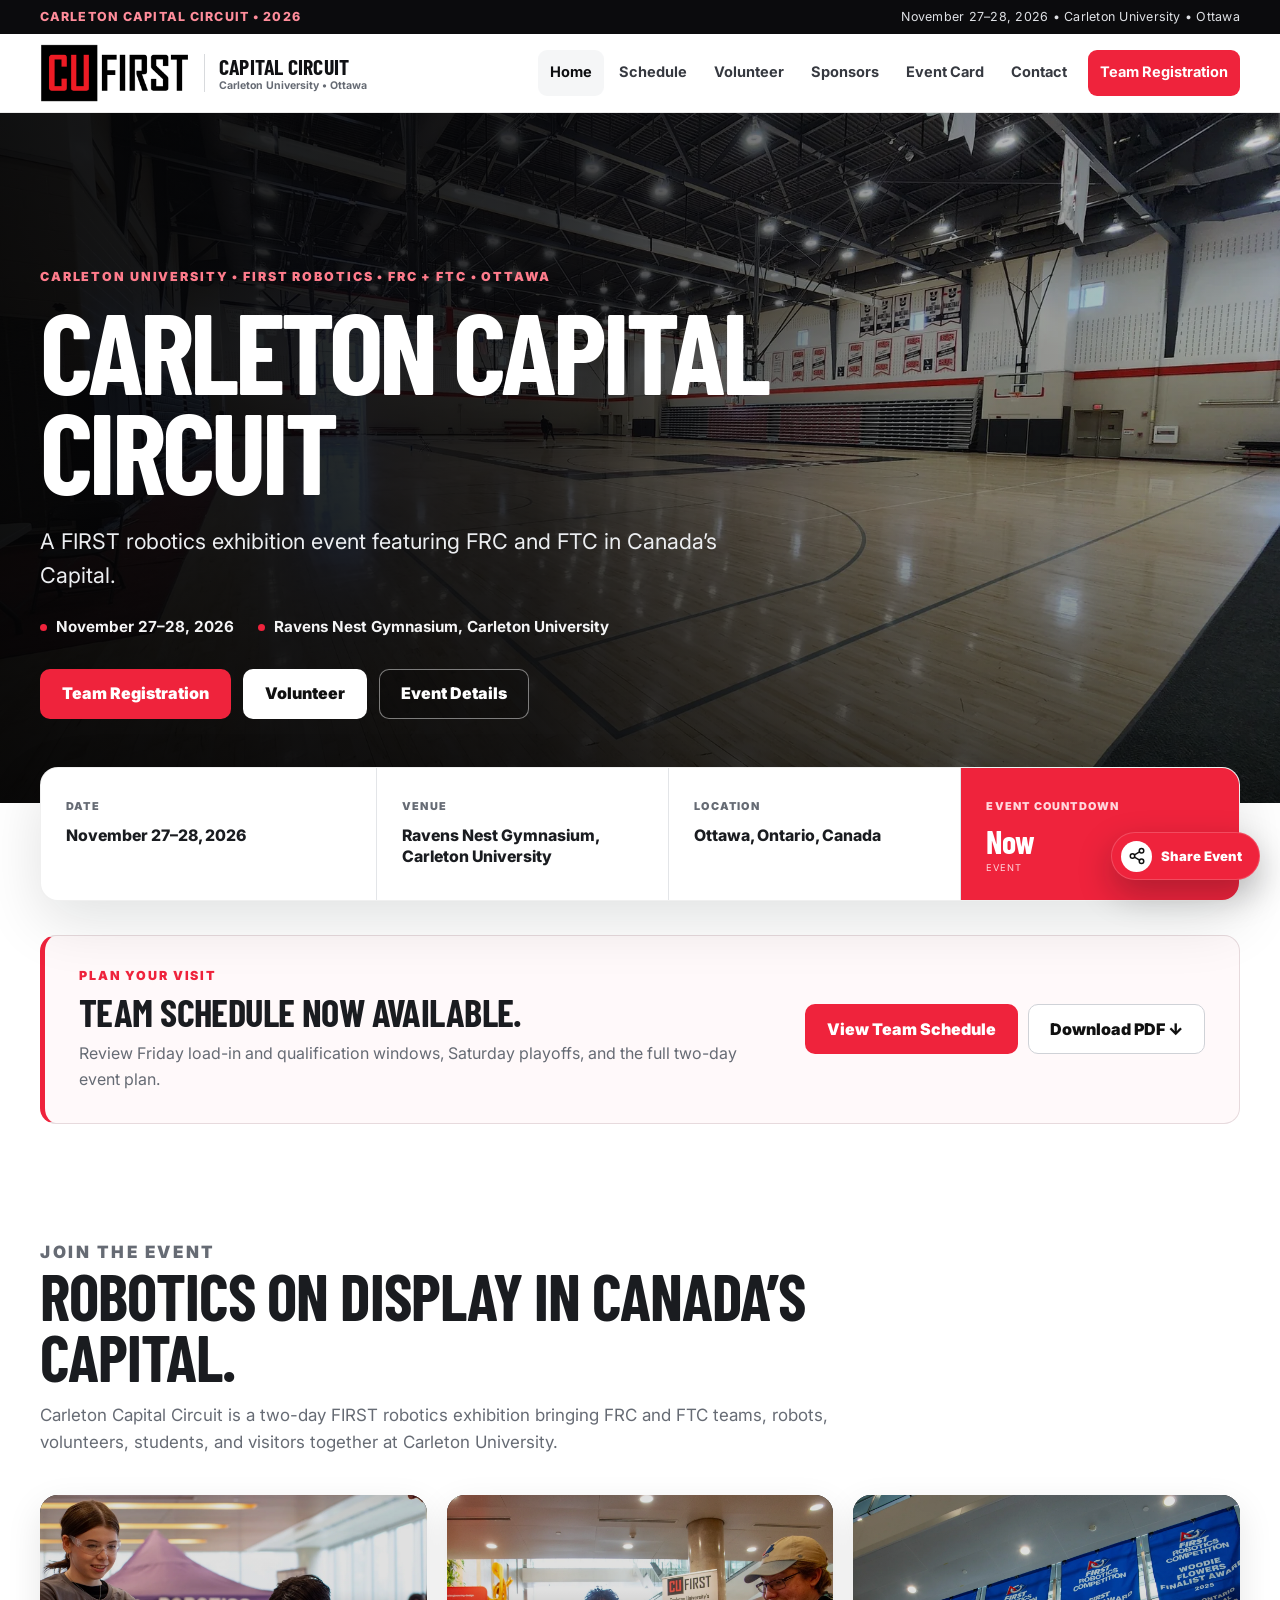
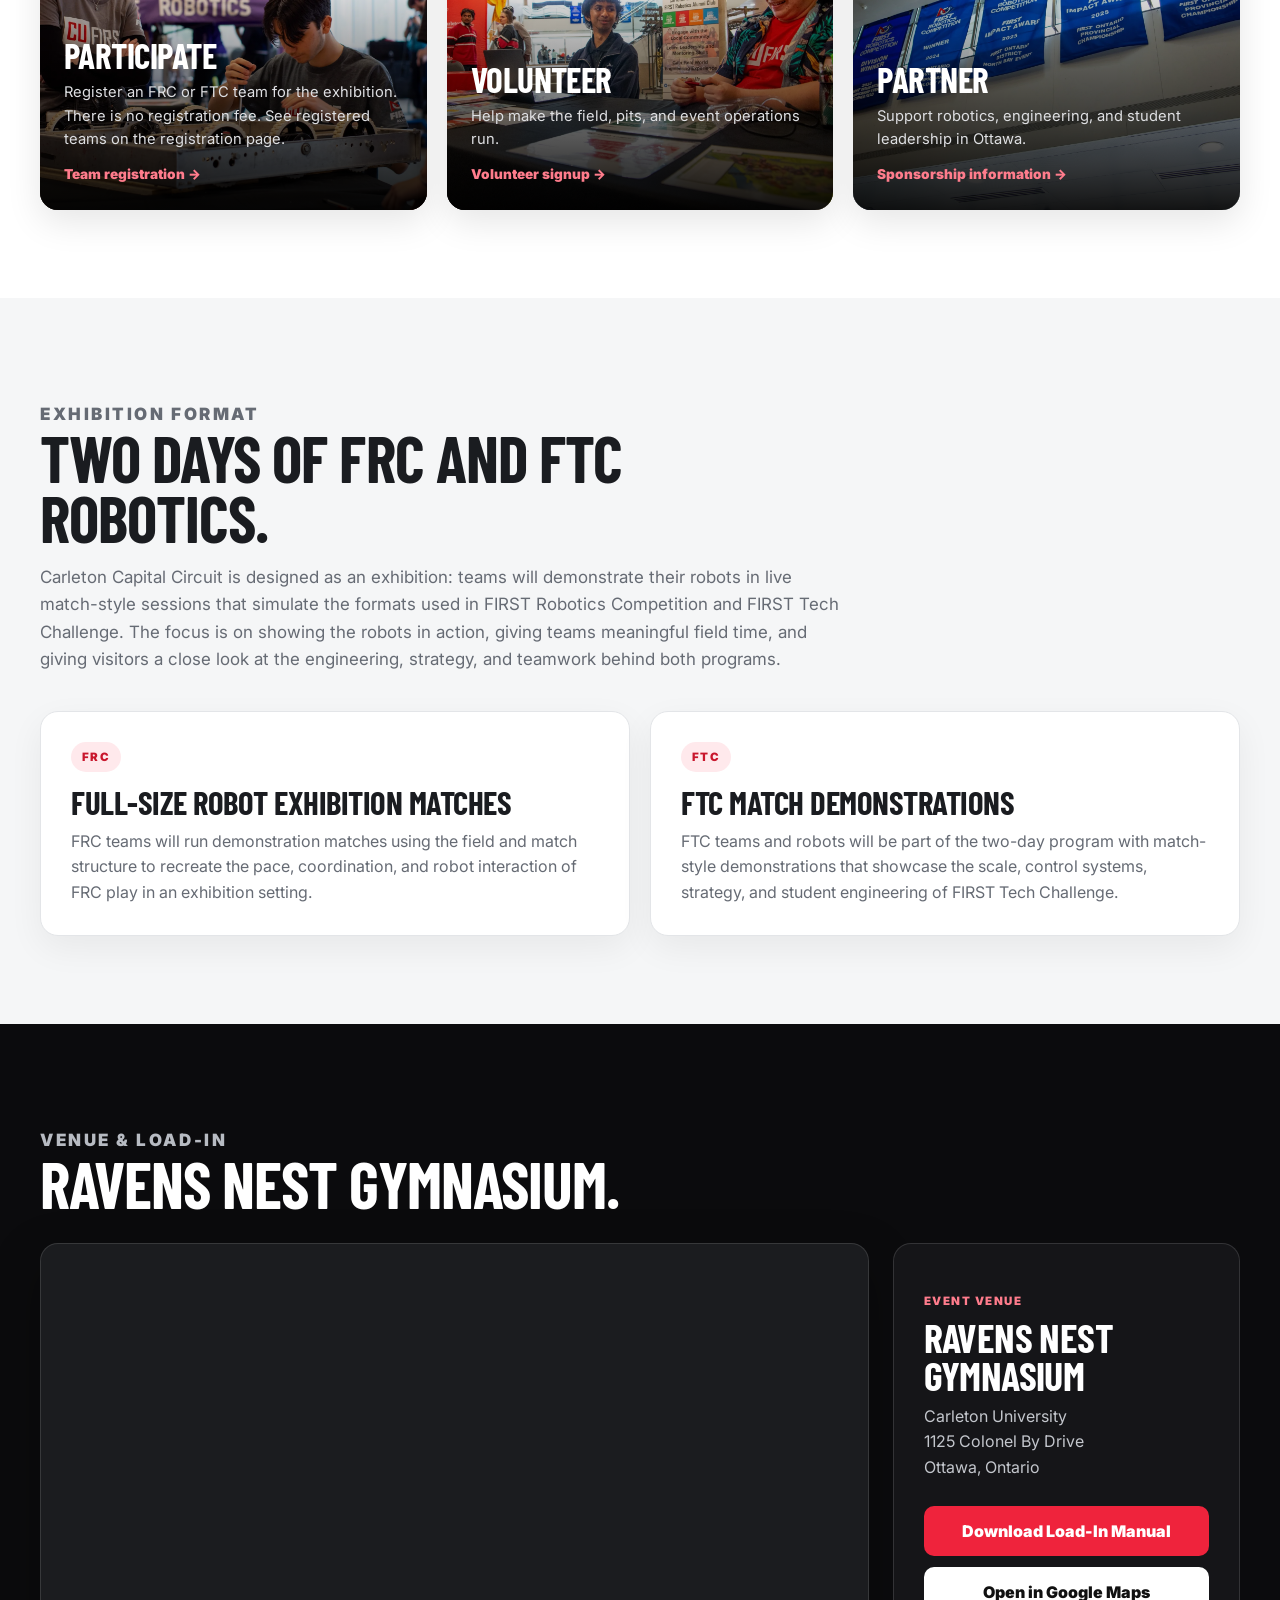
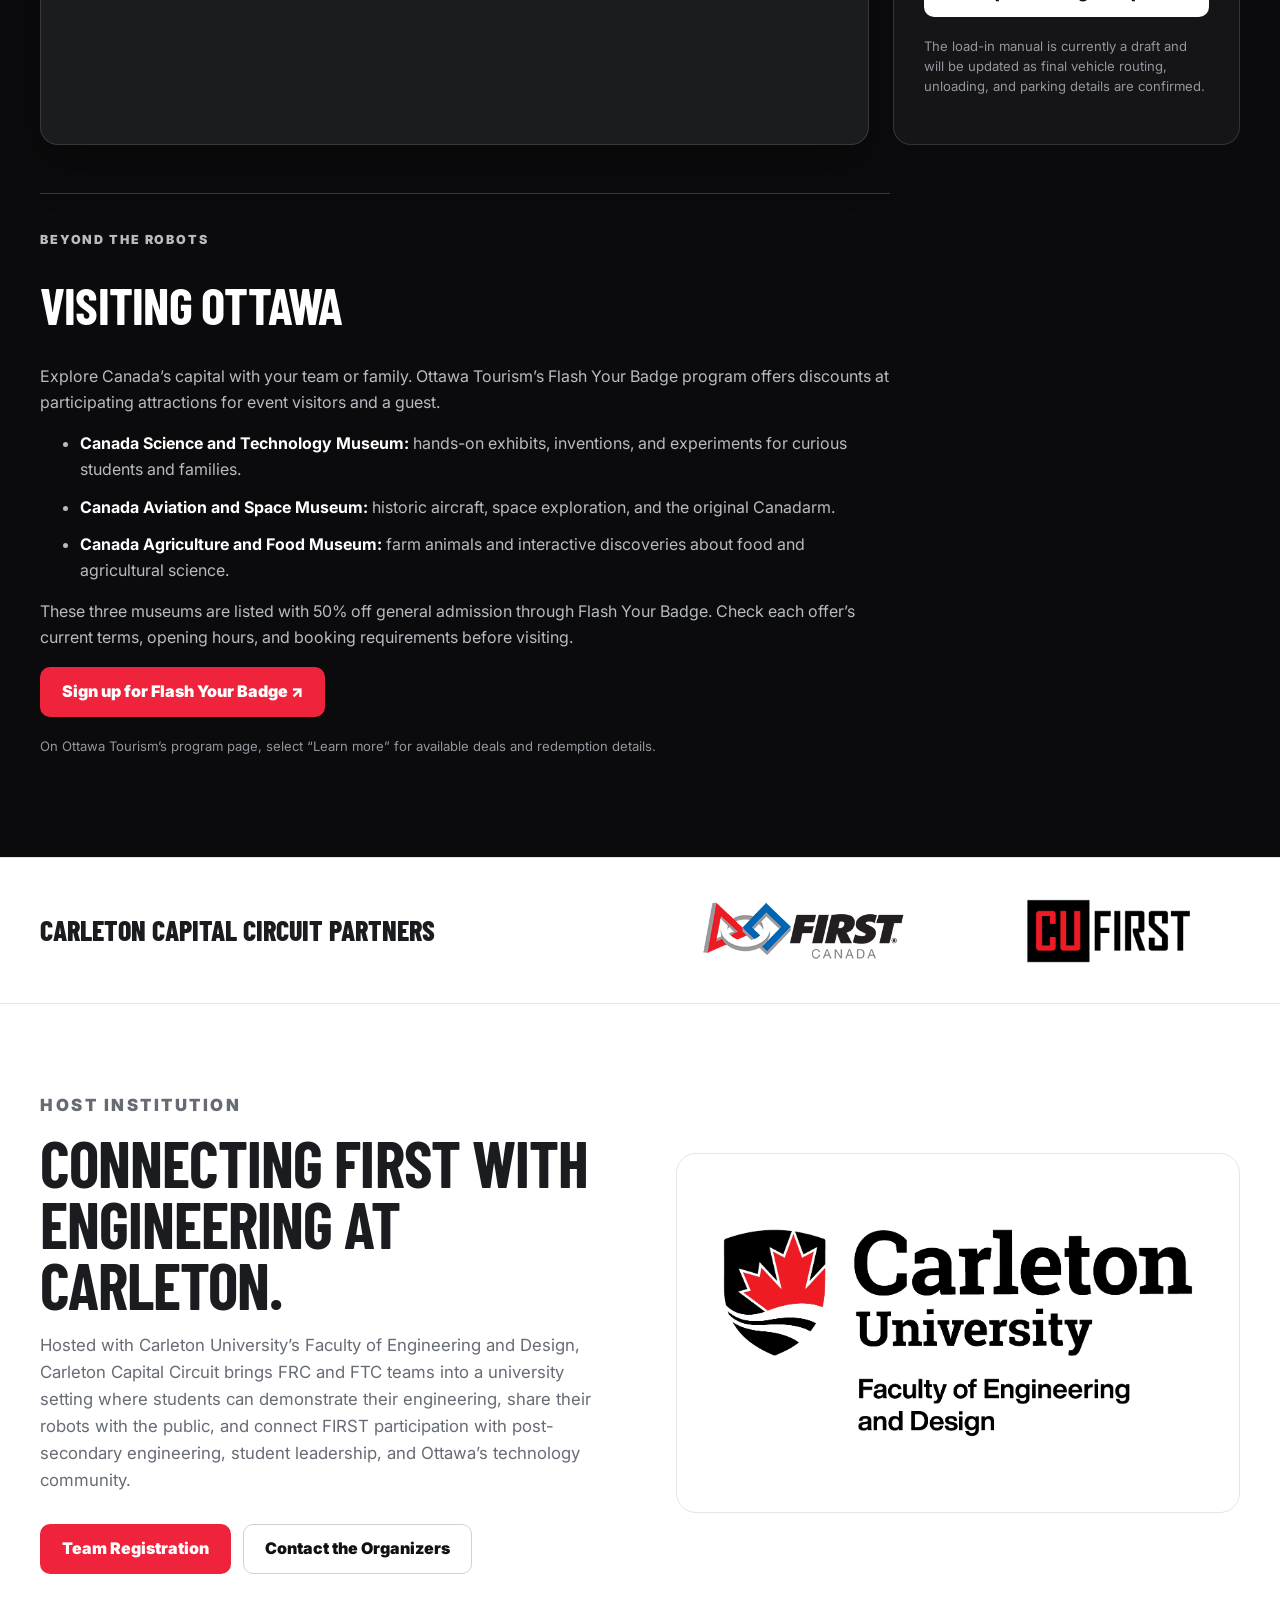
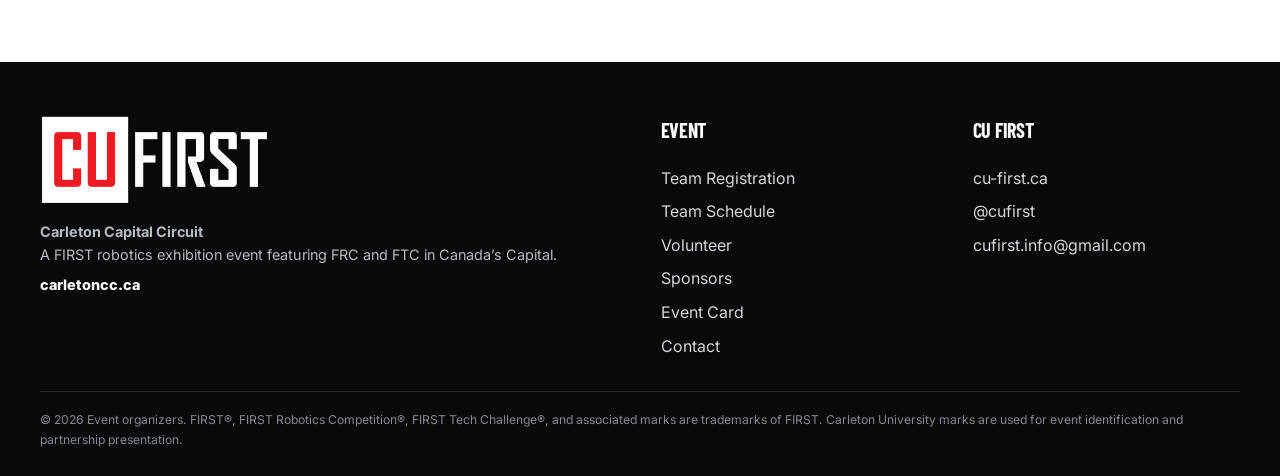
==== commit 09dac50f: "Preserve original site design and add compact team roster and Ottawa visits" ====
--- a/index.html
+++ b/index.html
@@ -12,7 +12,7 @@
   <meta property="og:url" content="https://carletoncc.ca/">
   <meta name="theme-color" content="#0b0b0d">
   <link rel="icon" href="assets/images/favicon.svg" type="image/svg+xml">
-  <link rel="stylesheet" href="assets/css/styles.css?v=4.5">
+  <link rel="stylesheet" href="assets/css/styles.css?v=4.6">
 </head>
 <body>
 
@@ -33,8 +33,6 @@
     <nav class="site-nav" aria-label="Primary navigation">
       <a href="index.html" data-nav="home">Home</a>
       <a href="schedule.html" data-nav="schedule">Schedule</a>
-      <a href="teams.html" data-nav="teams">Teams</a>
-      <a href="team-information.html" data-nav="team-information">Team Info</a>
       <a href="volunteer.html" data-nav="volunteer">Volunteer</a>
       <a href="sponsors.html" data-nav="sponsors">Sponsors</a>
       <a href="card.html" data-nav="card">Event Card</a>
@@ -81,7 +79,7 @@
       <div class="schedule-home-copy">
         <p class="kicker">Plan your visit</p>
         <h2>Team schedule now available.</h2>
-        <p>Review Friday load-in and qualification windows, Saturday playoffs, and the full two-day event plan. <a href="teams.html">See registered teams</a> and <a href="team-information.html">team information and travel options</a>.</p>
+        <p>Review Friday load-in and qualification windows, Saturday playoffs, and the full two-day event plan.</p>
       </div>
       <div class="schedule-home-actions">
         <a class="btn btn-primary" href="schedule.html">View Team Schedule</a>
@@ -100,7 +98,7 @@
       <div class="action-grid">
         <a class="action-card" href="registration.html">
           <img src="assets/images/robot-build.webp" alt="CU FIRST students working on a robot">
-          <div class="action-content"><h3>Participate</h3><p>Register an FRC or FTC team for the exhibition. There is no registration fee.</p><span>Team registration →</span></div>
+          <div class="action-content"><h3>Participate</h3><p>Register an FRC or FTC team for the exhibition. There is no registration fee. See registered teams on the registration page.</p><span>Team registration →</span></div>
         </a>
         <a class="action-card" href="volunteer.html">
           <img src="assets/images/community.webp" alt="CU FIRST members at a Carleton outreach event">
@@ -163,6 +161,19 @@
           <p class="venue-note">The load-in manual is currently a draft and will be updated as final vehicle routing, unloading, and parking details are confirmed.</p>
         </aside>
       </div>
+      <div class="visiting-ottawa" id="visiting-ottawa">
+        <p class="kicker">Beyond the robots</p>
+        <h2>Visiting Ottawa</h2>
+        <p>Explore Canada’s capital with your team or family. Ottawa Tourism’s Flash Your Badge program offers discounts at participating attractions for event visitors and a guest.</p>
+        <ul>
+          <li><strong>Canada Science and Technology Museum:</strong> hands-on exhibits, inventions, and experiments for curious students and families.</li>
+          <li><strong>Canada Aviation and Space Museum:</strong> historic aircraft, space exploration, and the original Canadarm.</li>
+          <li><strong>Canada Agriculture and Food Museum:</strong> farm animals and interactive discoveries about food and agricultural science.</li>
+        </ul>
+        <p>These three museums are listed with 50% off general admission through Flash Your Badge. Check each offer’s current terms, opening hours, and booking requirements before visiting.</p>
+        <a class="btn btn-primary" href="https://ottawatourism.ca/en/fyb#" target="_blank" rel="noopener">Sign up for Flash Your Badge ↗</a>
+        <p class="venue-note">On Ottawa Tourism’s program page, select “Learn more” for available deals and redemption details.</p>
+      </div>
     </div>
   </section>
 
@@ -215,9 +226,9 @@
   </div>
 </footer>
 <script src="config.js?v=4.4"></script>
-<script src="assets/js/site.js?v=4.5"></script>
+<script src="assets/js/site.js?v=4.6"></script>
 
 <script>document.querySelector('[data-nav="home"]')?.classList.add('active');</script>
-<a class="event-card-fab" href="card.html" aria-label="Open digital event card"><span>QR</span> Share Event</a>
+<a class="event-card-fab" href="card.html" aria-label="Open digital event card"><span aria-hidden="true"><svg width="18" height="18" viewBox="0 0 24 24" fill="none" stroke="currentColor" stroke-width="2" stroke-linecap="round" stroke-linejoin="round"><circle cx="18" cy="5" r="3"/><circle cx="6" cy="12" r="3"/><circle cx="18" cy="19" r="3"/><path d="m8.6 10.5 6.8-4M8.6 13.5l6.8 4"/></svg></span> Share Event</a>
 </body>
 </html>
--- a/assets/css/styles.css
+++ b/assets/css/styles.css
@@ -622,6 +622,18 @@
   .schedule-page-hero { padding-bottom: 54px; }
 }
 
-/* Registered teams */
-.team-list{width:100%;border-collapse:collapse;margin:2rem 0;text-align:left}.team-list caption{text-align:left;margin-bottom:1rem}.team-list th,.team-list td{padding:.8rem 1rem;border-bottom:1px solid #8884}.team-list th{background:#222;color:#fff}.team-list tbody tr:nth-child(even){background:#8881}
-@media (min-width:981px) and (max-width:1280px){.nav-toggle{display:block}.site-nav{display:none;position:absolute;top:79px;left:20px;right:20px;background:white;border:1px solid var(--line);border-radius:14px;box-shadow:var(--shadow);padding:10px;flex-direction:column;align-items:stretch}.site-nav.open{display:flex}.site-nav .nav-cta{margin-left:0}}
+/* Compact additions within the existing registration and venue sections. */
+.registered-teams { margin-top:28px; padding-top:24px; border-top:1px solid var(--line); scroll-margin-top:110px; }
+.registered-teams h4 { margin:22px 0 10px; font-size:1rem; }
+.registered-teams h4 small { display:block; color:var(--muted); font-weight:400; }
+.registered-team-list { list-style:none; padding:0; margin:0; }
+.registered-team-list li { padding:5px 0; font-size:.9rem; }
+.registered-team-list strong { display:inline-block; min-width:52px; }
+.registered-teams .team-note { margin-top:18px; font-size:.8rem; }
+.registration-sidebar { position:static; align-self:start; }
+.visiting-ottawa { margin-top:48px; padding-top:36px; border-top:1px solid #ffffff30; max-width:850px; }
+.visiting-ottawa h2 { margin:0 0 18px; font-size:clamp(2rem,4vw,3.2rem); text-transform:uppercase; }
+.visiting-ottawa p,.visiting-ottawa li { color:#b7bbc2; }
+.visiting-ottawa li { margin-bottom:12px; }
+.visiting-ottawa strong { color:white; }
+.event-card-fab svg { display:block; }
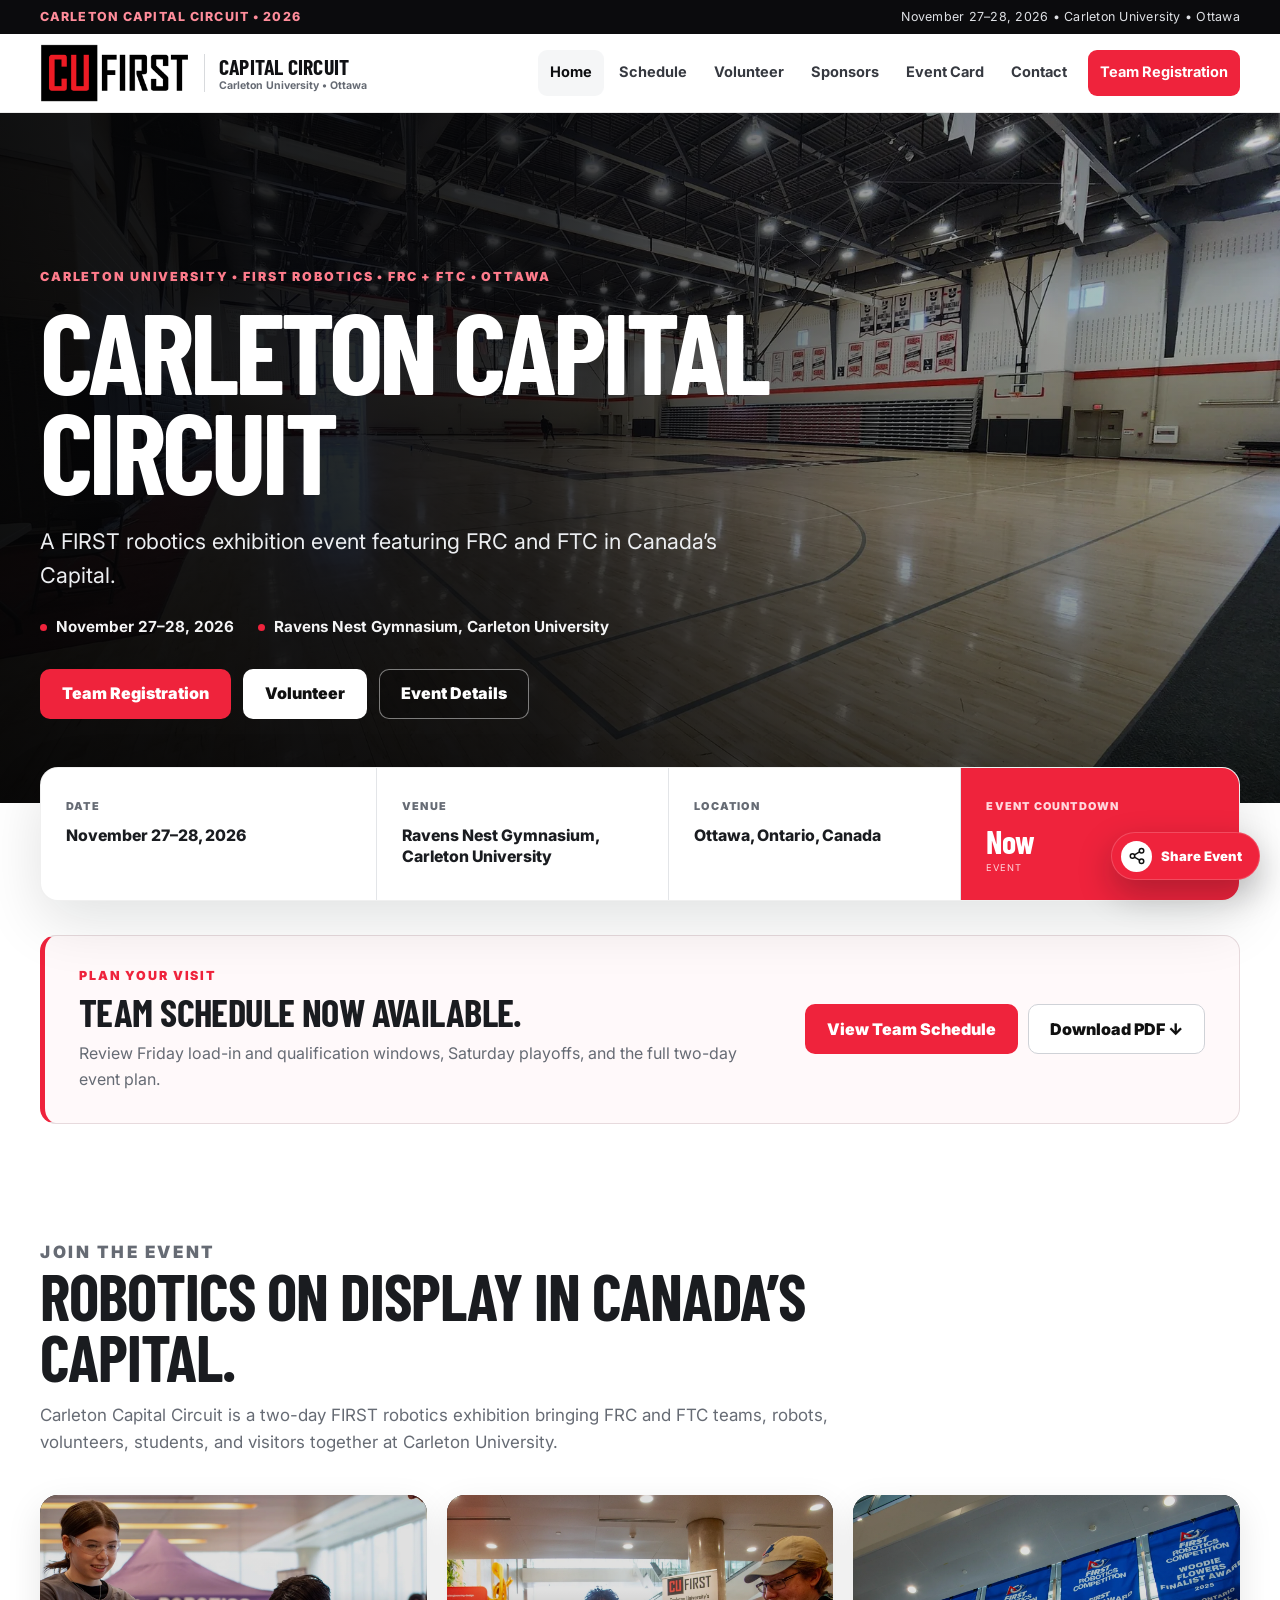
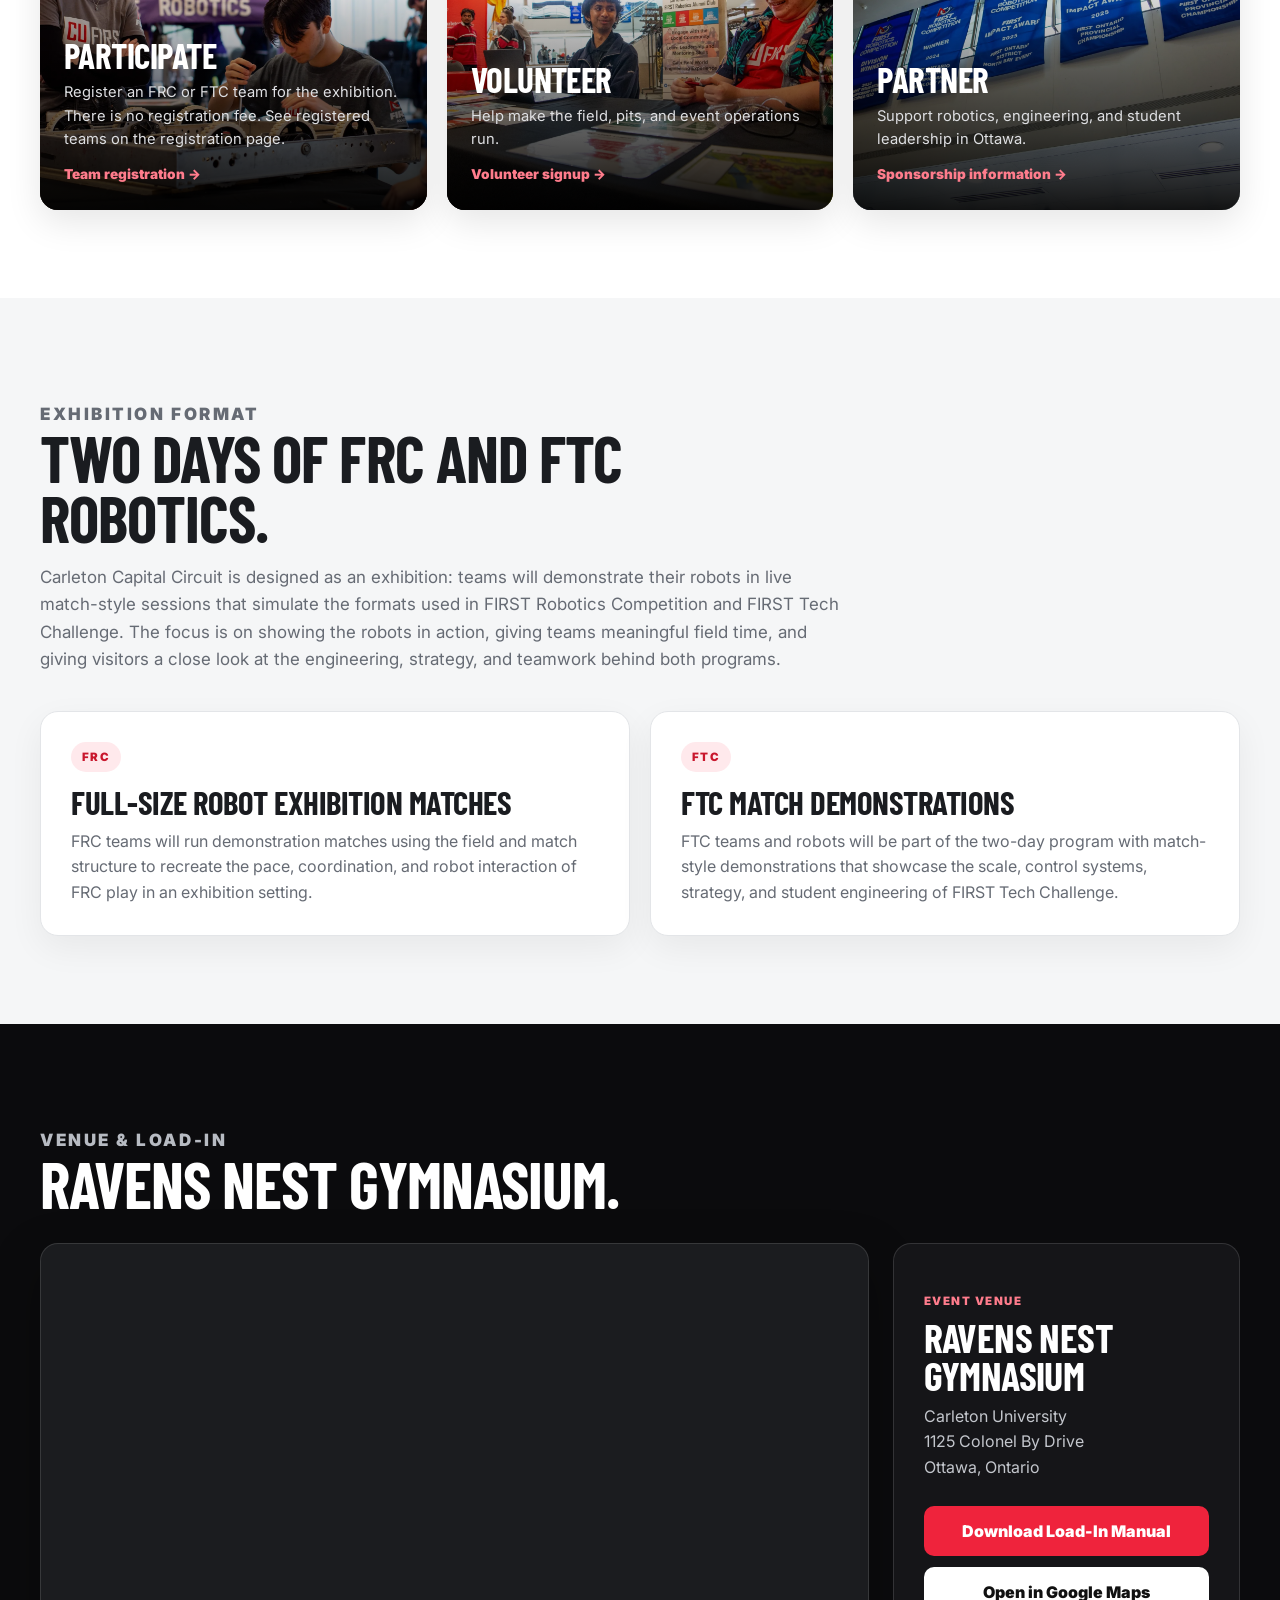
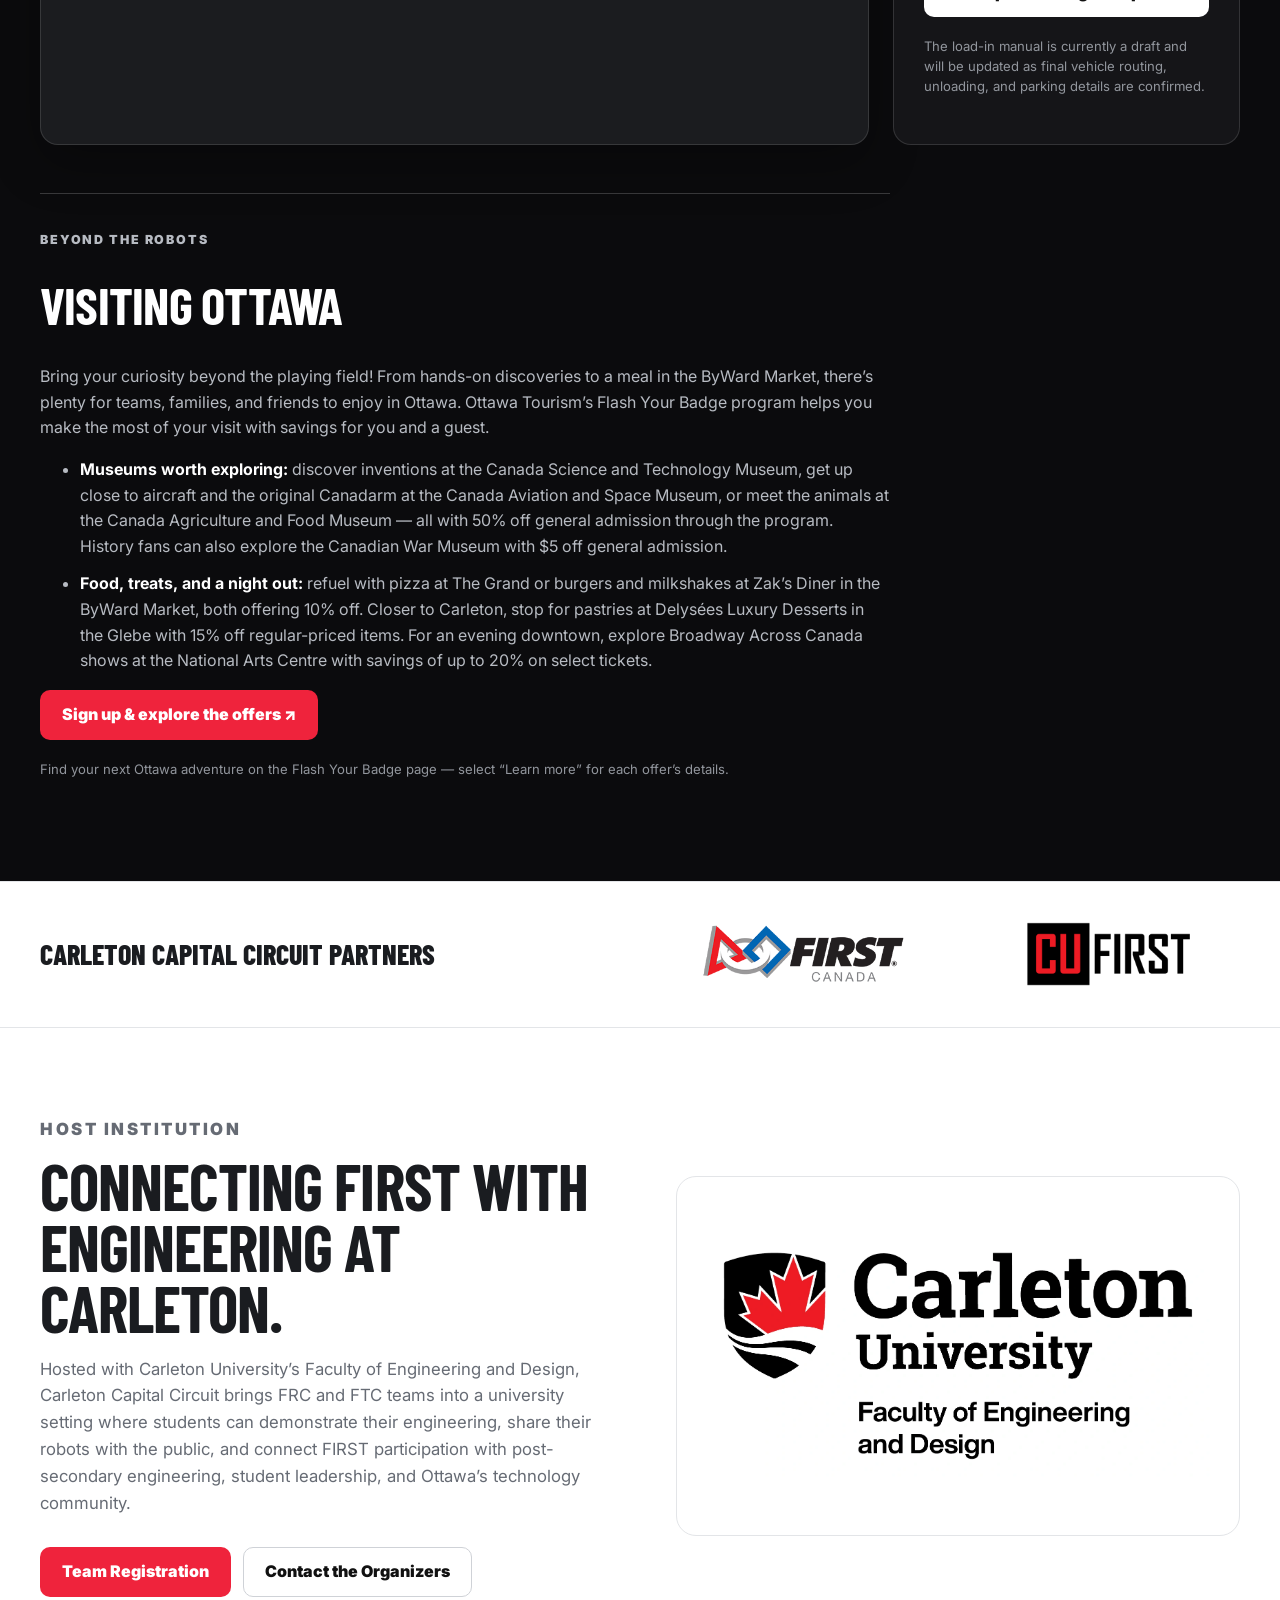
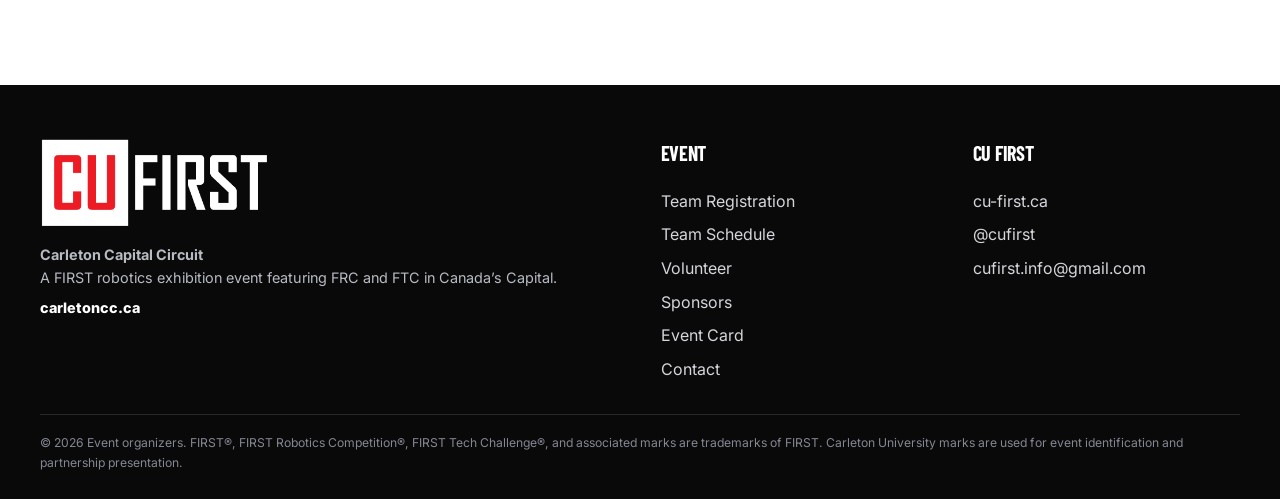
==== commit f5f61775: "Give Visiting Ottawa warmer copy and family dining and entertainment ideas" ====
--- a/index.html
+++ b/index.html
@@ -164,15 +164,13 @@
       <div class="visiting-ottawa" id="visiting-ottawa">
         <p class="kicker">Beyond the robots</p>
         <h2>Visiting Ottawa</h2>
-        <p>Explore Canada’s capital with your team or family. Ottawa Tourism’s Flash Your Badge program offers discounts at participating attractions for event visitors and a guest.</p>
+        <p>Bring your curiosity beyond the playing field! From hands-on discoveries to a meal in the ByWard Market, there’s plenty for teams, families, and friends to enjoy in Ottawa. Ottawa Tourism’s Flash Your Badge program helps you make the most of your visit with savings for you and a guest.</p>
         <ul>
-          <li><strong>Canada Science and Technology Museum:</strong> hands-on exhibits, inventions, and experiments for curious students and families.</li>
-          <li><strong>Canada Aviation and Space Museum:</strong> historic aircraft, space exploration, and the original Canadarm.</li>
-          <li><strong>Canada Agriculture and Food Museum:</strong> farm animals and interactive discoveries about food and agricultural science.</li>
+          <li><strong>Museums worth exploring:</strong> discover inventions at the Canada Science and Technology Museum, get up close to aircraft and the original Canadarm at the Canada Aviation and Space Museum, or meet the animals at the Canada Agriculture and Food Museum — all with 50% off general admission through the program. History fans can also explore the Canadian War Museum with $5 off general admission.</li>
+          <li><strong>Food, treats, and a night out:</strong> refuel with pizza at The Grand or burgers and milkshakes at Zak’s Diner in the ByWard Market, both offering 10% off. Closer to Carleton, stop for pastries at Delysées Luxury Desserts in the Glebe with 15% off regular-priced items. For an evening downtown, explore Broadway Across Canada shows at the National Arts Centre with savings of up to 20% on select tickets.</li>
         </ul>
-        <p>These three museums are listed with 50% off general admission through Flash Your Badge. Check each offer’s current terms, opening hours, and booking requirements before visiting.</p>
-        <a class="btn btn-primary" href="https://ottawatourism.ca/en/fyb#" target="_blank" rel="noopener">Sign up for Flash Your Badge ↗</a>
-        <p class="venue-note">On Ottawa Tourism’s program page, select “Learn more” for available deals and redemption details.</p>
+        <a class="btn btn-primary" href="https://ottawatourism.ca/en/fyb#" target="_blank" rel="noopener">Sign up &amp; explore the offers ↗</a>
+        <p class="venue-note">Find your next Ottawa adventure on the Flash Your Badge page — select “Learn more” for each offer’s details.</p>
       </div>
     </div>
   </section>
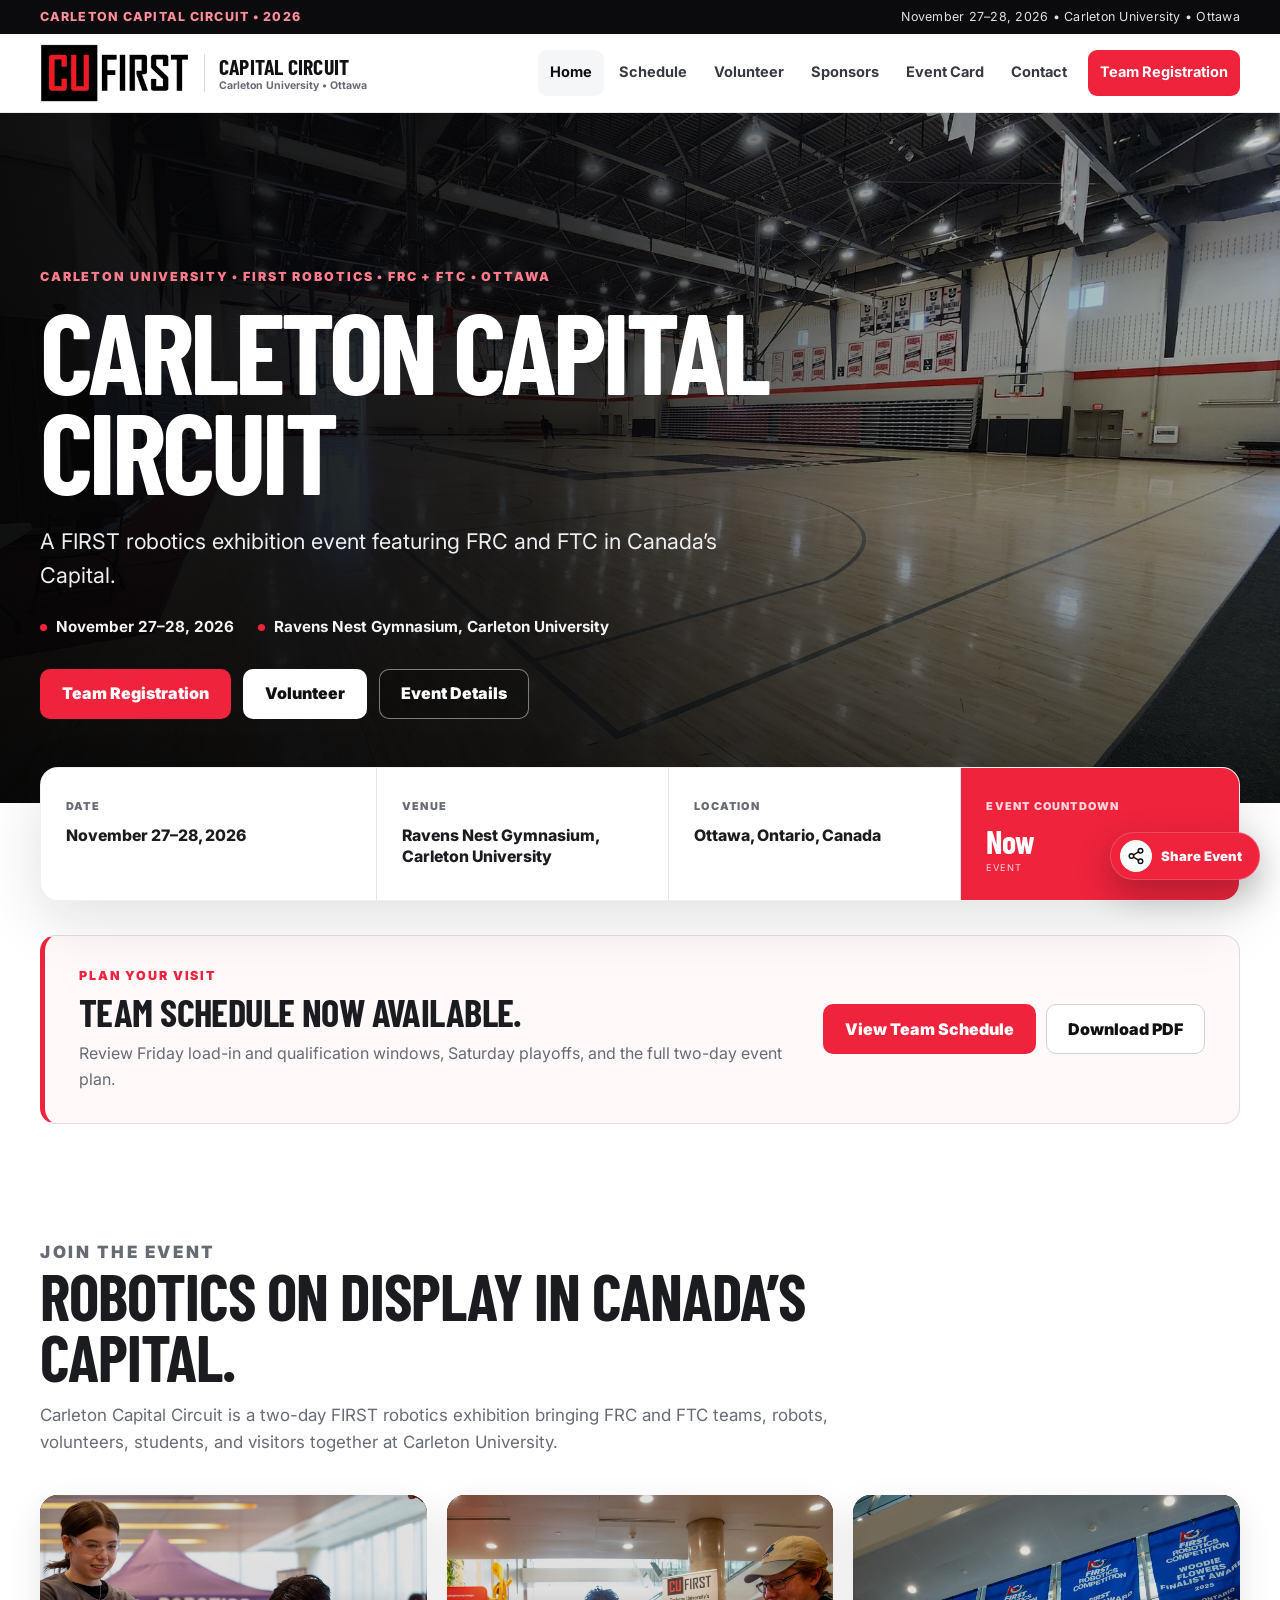
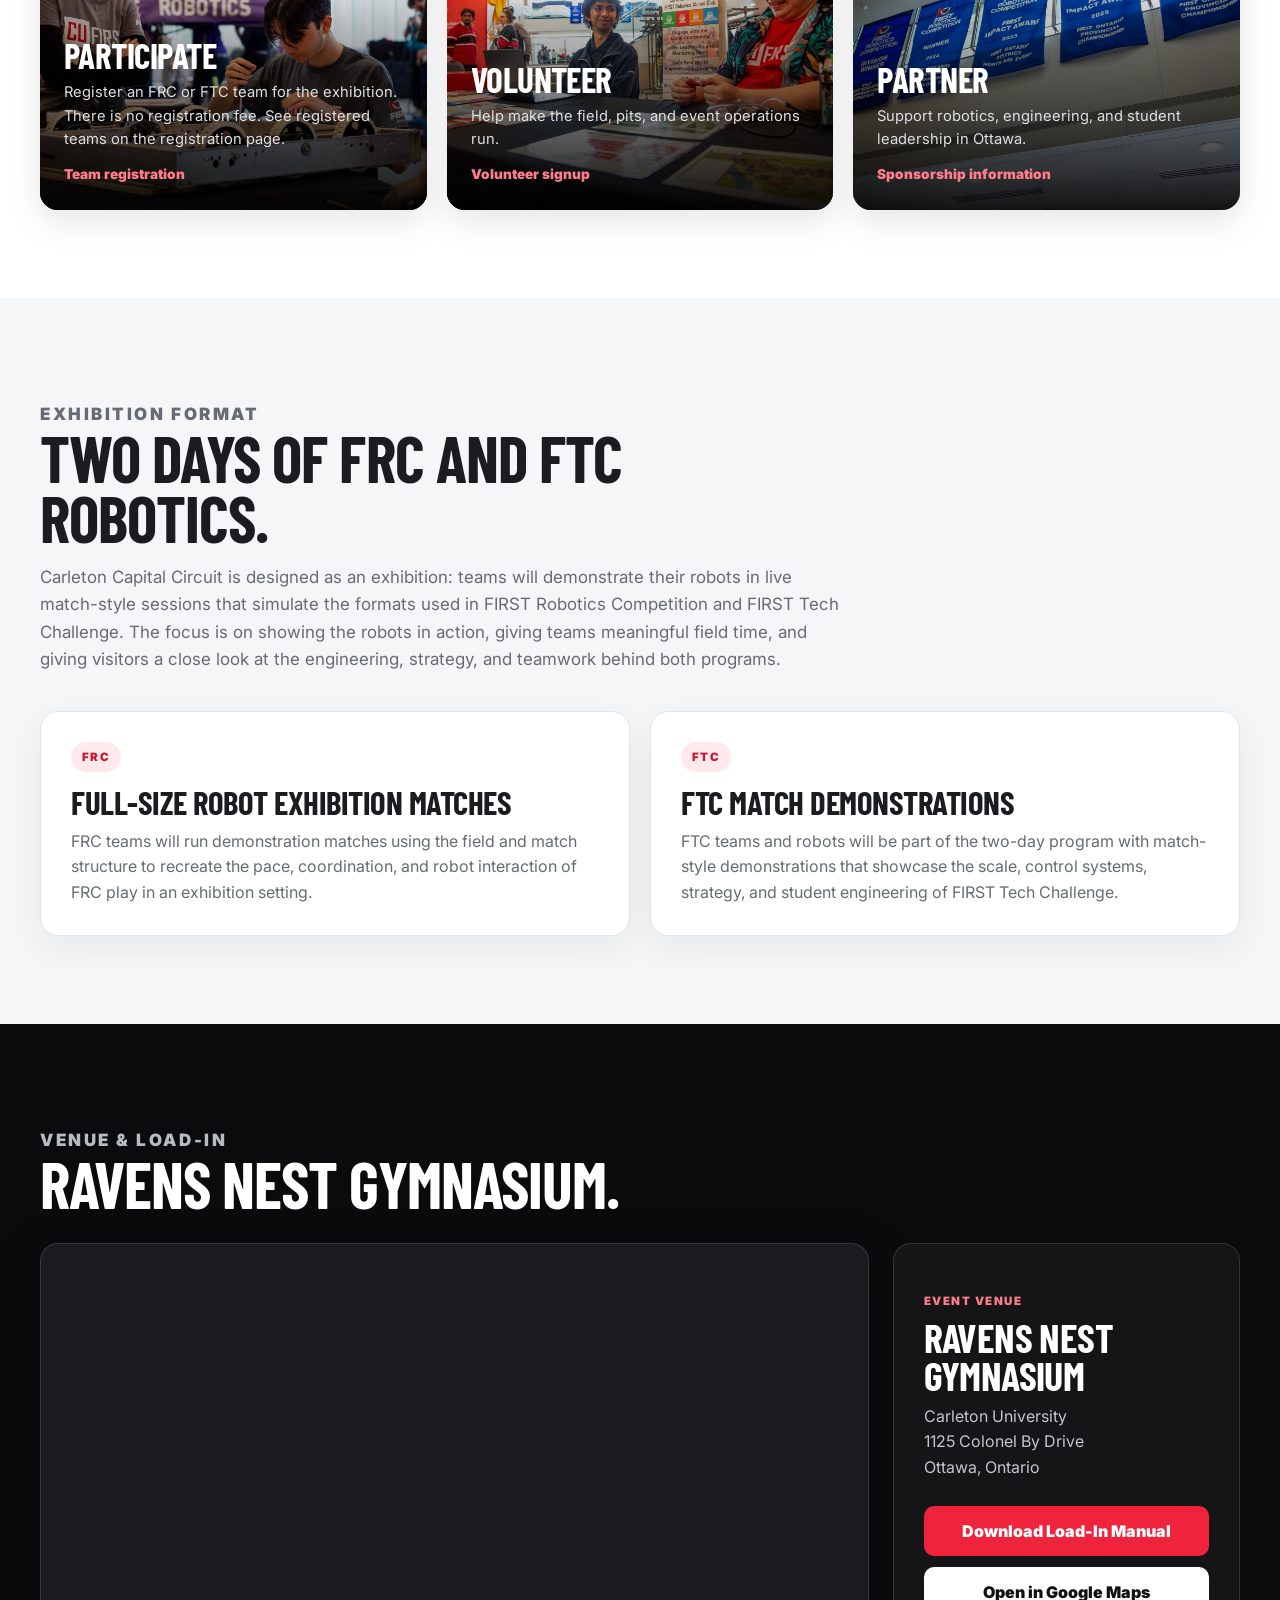
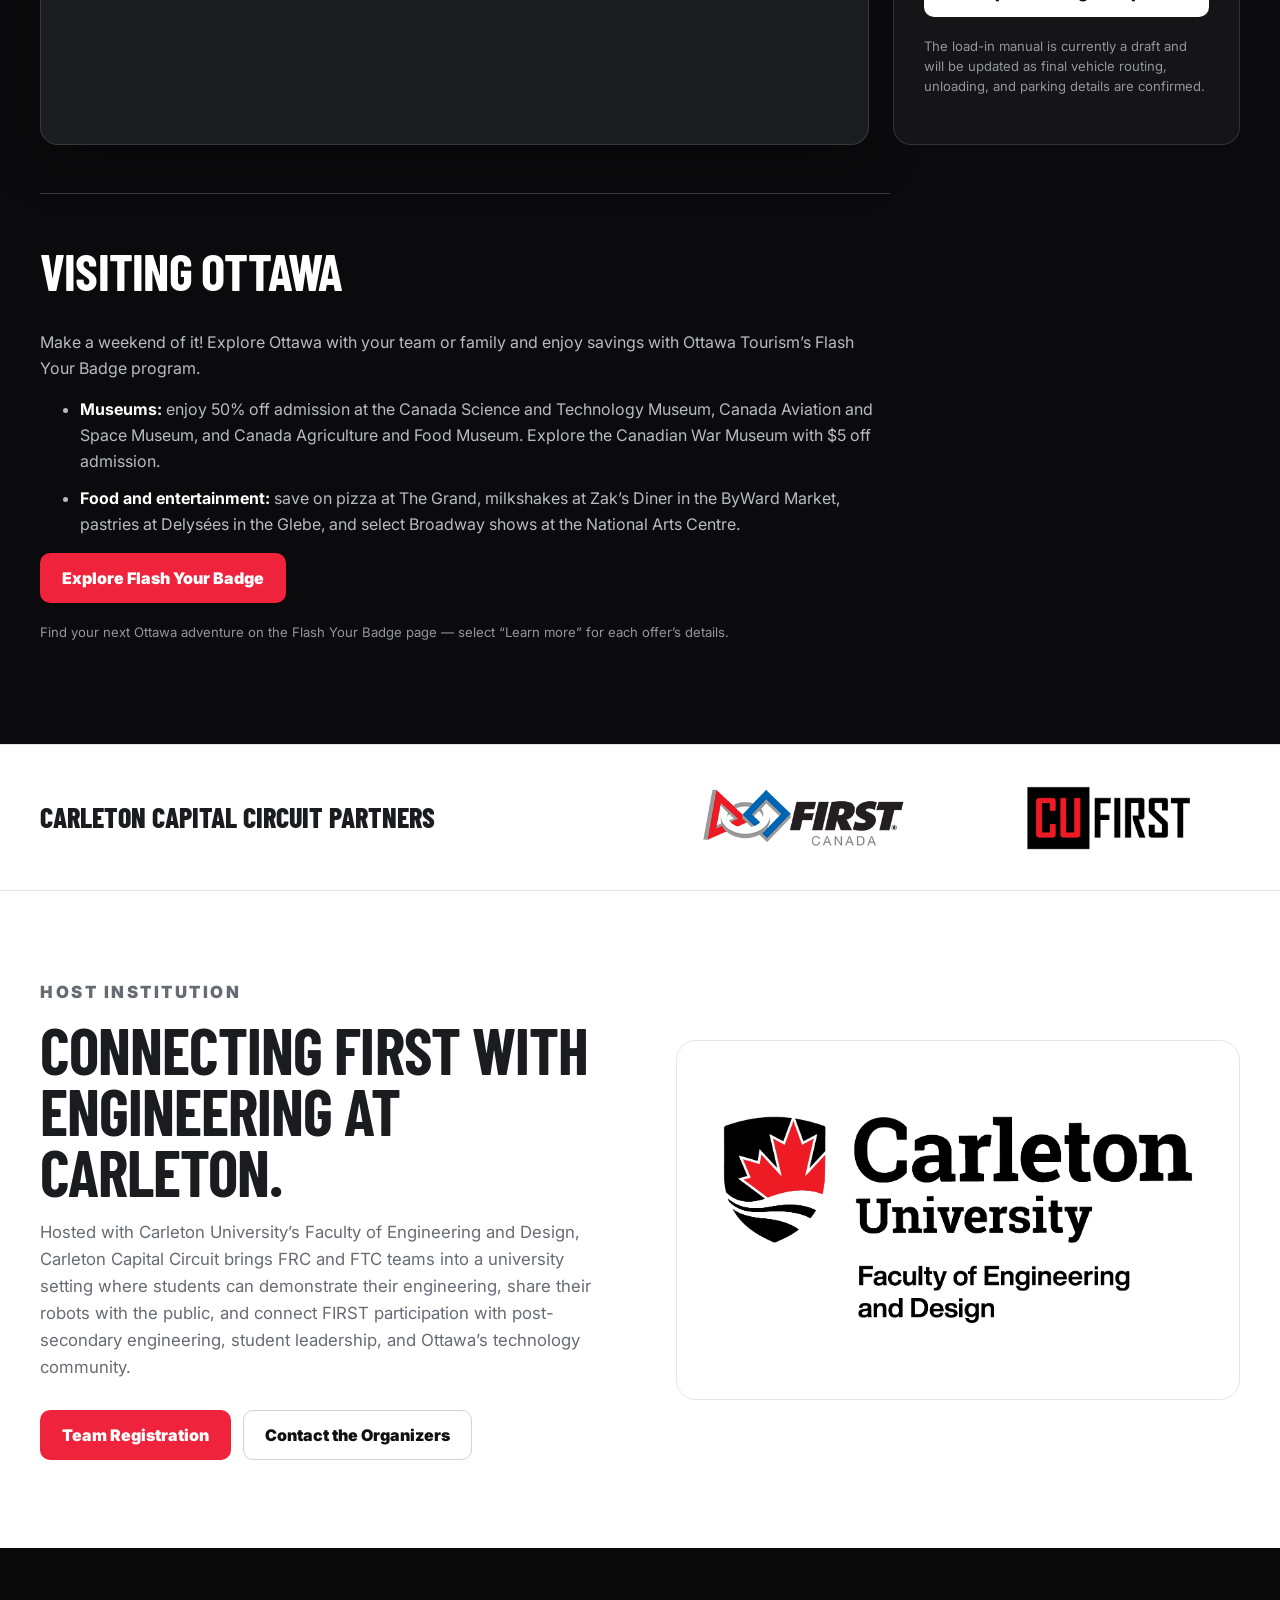
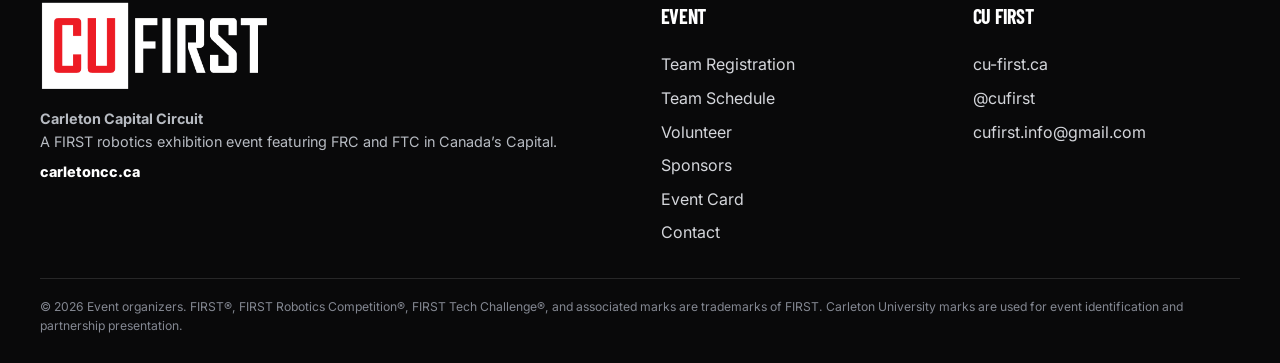
==== commit abf4053b: "Remove decorative link arrows and simplify Ottawa section" ====
--- a/index.html
+++ b/index.html
@@ -12,7 +12,7 @@
   <meta property="og:url" content="https://carletoncc.ca/">
   <meta name="theme-color" content="#0b0b0d">
   <link rel="icon" href="assets/images/favicon.svg" type="image/svg+xml">
-  <link rel="stylesheet" href="assets/css/styles.css?v=4.6">
+  <link rel="stylesheet" href="assets/css/styles.css?v=4.7">
 </head>
 <body>
 
@@ -83,7 +83,7 @@
       </div>
       <div class="schedule-home-actions">
         <a class="btn btn-primary" href="schedule.html">View Team Schedule</a>
-        <a class="btn btn-outline" href="assets/docs/Carleton-Capital-Circuit-Team-Schedule-2026.pdf" download="Carleton-Capital-Circuit-Team-Schedule-2026.pdf">Download PDF ↓</a>
+        <a class="btn btn-outline" href="assets/docs/Carleton-Capital-Circuit-Team-Schedule-2026.pdf" download="Carleton-Capital-Circuit-Team-Schedule-2026.pdf">Download PDF</a>
       </div>
     </div>
   </section>
@@ -98,15 +98,15 @@
       <div class="action-grid">
         <a class="action-card" href="registration.html">
           <img src="assets/images/robot-build.webp" alt="CU FIRST students working on a robot">
-          <div class="action-content"><h3>Participate</h3><p>Register an FRC or FTC team for the exhibition. There is no registration fee. See registered teams on the registration page.</p><span>Team registration →</span></div>
+          <div class="action-content"><h3>Participate</h3><p>Register an FRC or FTC team for the exhibition. There is no registration fee. See registered teams on the registration page.</p><span>Team registration</span></div>
         </a>
         <a class="action-card" href="volunteer.html">
           <img src="assets/images/community.webp" alt="CU FIRST members at a Carleton outreach event">
-          <div class="action-content"><h3>Volunteer</h3><p>Help make the field, pits, and event operations run.</p><span>Volunteer signup →</span></div>
+          <div class="action-content"><h3>Volunteer</h3><p>Help make the field, pits, and event operations run.</p><span>Volunteer signup</span></div>
         </a>
         <a class="action-card" href="sponsors.html">
           <img src="assets/images/banners.webp" alt="FIRST robotics award banners">
-          <div class="action-content"><h3>Partner</h3><p>Support robotics, engineering, and student leadership in Ottawa.</p><span>Sponsorship information →</span></div>
+          <div class="action-content"><h3>Partner</h3><p>Support robotics, engineering, and student leadership in Ottawa.</p><span>Sponsorship information</span></div>
         </a>
       </div>
     </div>
@@ -162,14 +162,13 @@
         </aside>
       </div>
       <div class="visiting-ottawa" id="visiting-ottawa">
-        <p class="kicker">Beyond the robots</p>
         <h2>Visiting Ottawa</h2>
-        <p>Bring your curiosity beyond the playing field! From hands-on discoveries to a meal in the ByWard Market, there’s plenty for teams, families, and friends to enjoy in Ottawa. Ottawa Tourism’s Flash Your Badge program helps you make the most of your visit with savings for you and a guest.</p>
+        <p>Make a weekend of it! Explore Ottawa with your team or family and enjoy savings with Ottawa Tourism’s Flash Your Badge program.</p>
         <ul>
-          <li><strong>Museums worth exploring:</strong> discover inventions at the Canada Science and Technology Museum, get up close to aircraft and the original Canadarm at the Canada Aviation and Space Museum, or meet the animals at the Canada Agriculture and Food Museum — all with 50% off general admission through the program. History fans can also explore the Canadian War Museum with $5 off general admission.</li>
-          <li><strong>Food, treats, and a night out:</strong> refuel with pizza at The Grand or burgers and milkshakes at Zak’s Diner in the ByWard Market, both offering 10% off. Closer to Carleton, stop for pastries at Delysées Luxury Desserts in the Glebe with 15% off regular-priced items. For an evening downtown, explore Broadway Across Canada shows at the National Arts Centre with savings of up to 20% on select tickets.</li>
+          <li><strong>Museums:</strong> enjoy 50% off admission at the Canada Science and Technology Museum, Canada Aviation and Space Museum, and Canada Agriculture and Food Museum. Explore the Canadian War Museum with $5 off admission.</li>
+          <li><strong>Food and entertainment:</strong> save on pizza at The Grand, milkshakes at Zak’s Diner in the ByWard Market, pastries at Delysées in the Glebe, and select Broadway shows at the National Arts Centre.</li>
         </ul>
-        <a class="btn btn-primary" href="https://ottawatourism.ca/en/fyb#" target="_blank" rel="noopener">Sign up &amp; explore the offers ↗</a>
+        <a class="btn btn-primary" href="https://ottawatourism.ca/en/fyb#" target="_blank" rel="noopener">Explore Flash Your Badge</a>
         <p class="venue-note">Find your next Ottawa adventure on the Flash Your Badge page — select “Learn more” for each offer’s details.</p>
       </div>
     </div>
--- a/assets/css/styles.css
+++ b/assets/css/styles.css
@@ -340,10 +340,14 @@
 }
 .event-card-fab:hover { transform: translateY(-2px); background: var(--cu-red-dark); }
 .event-card-fab span {
-  display:grid;
-  place-items:center;
-  width:31px;
-  height:31px;
+  display:flex;
+  align-items:center;
+  justify-content:center;
+  flex:0 0 32px;
+  width:32px;
+  height:32px;
+  padding:0;
+  line-height:0;
   border-radius:50%;
   background:#fff;
   color:#111;
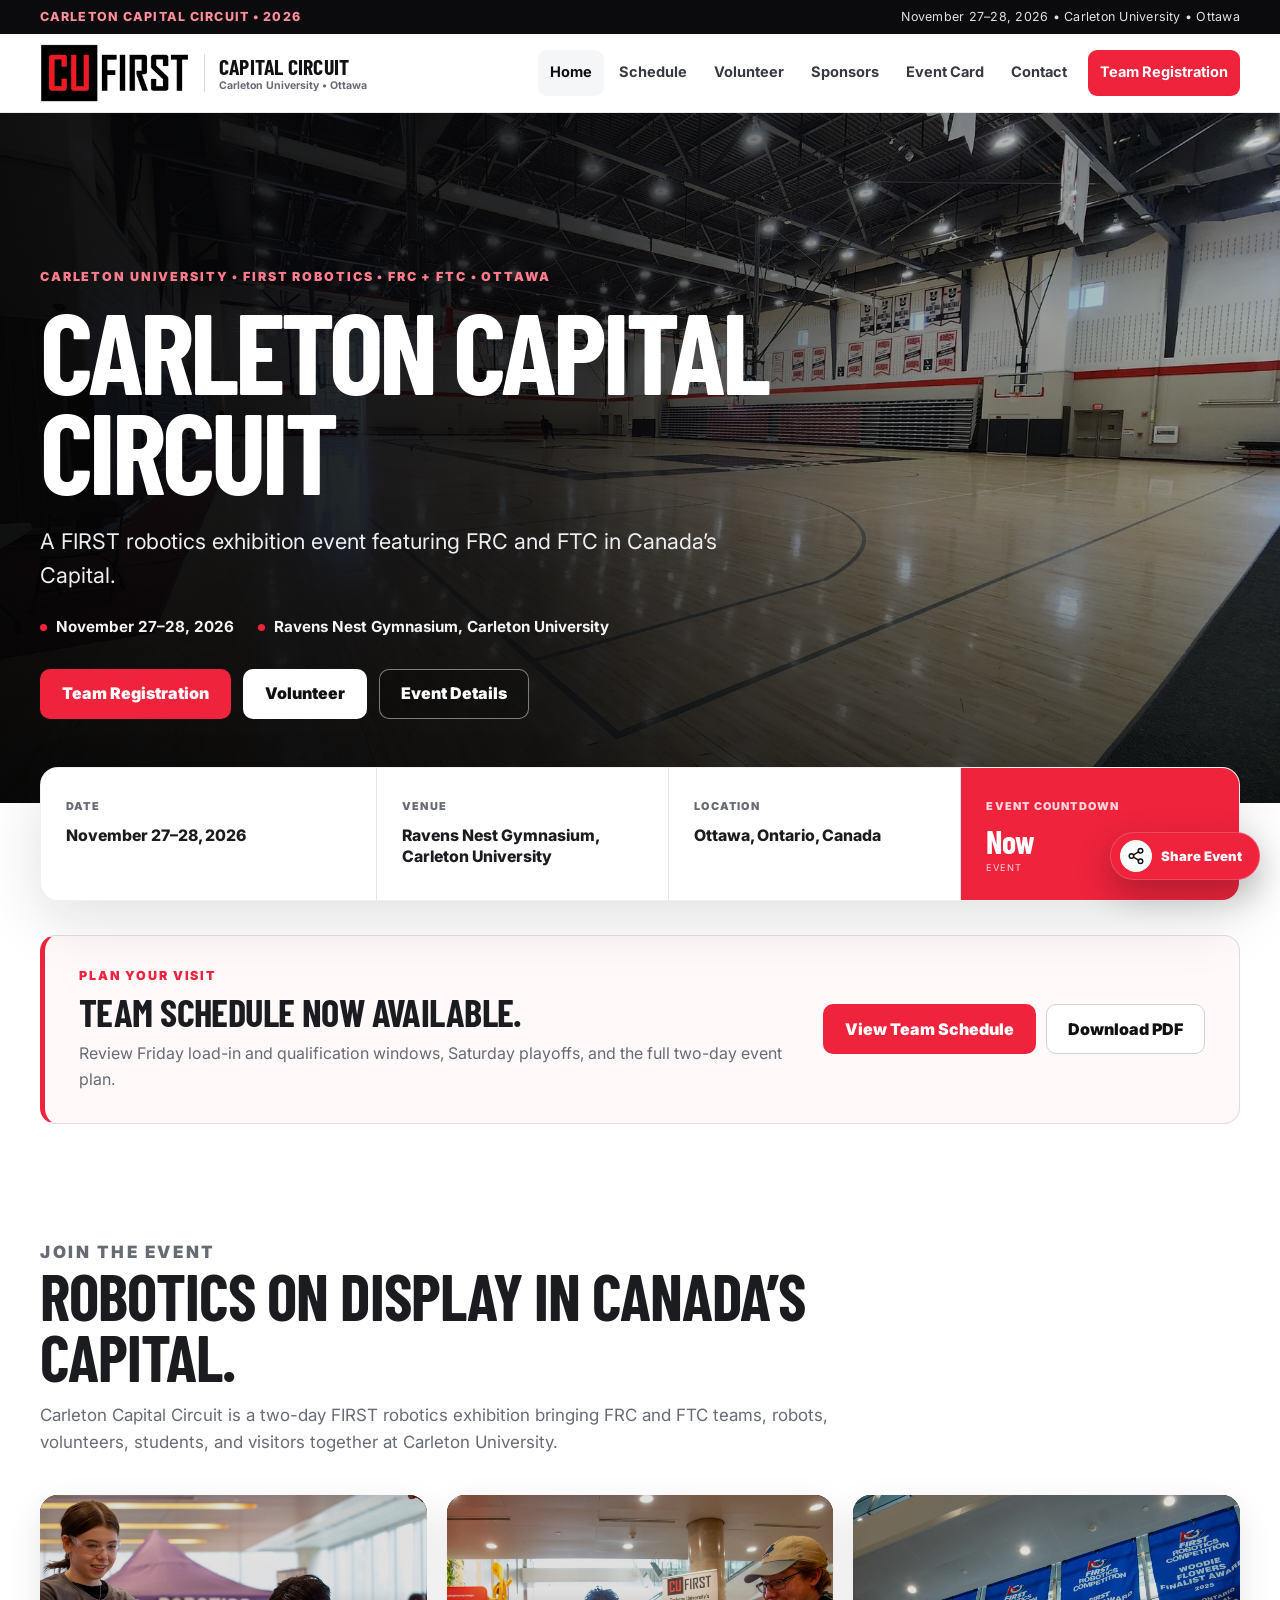
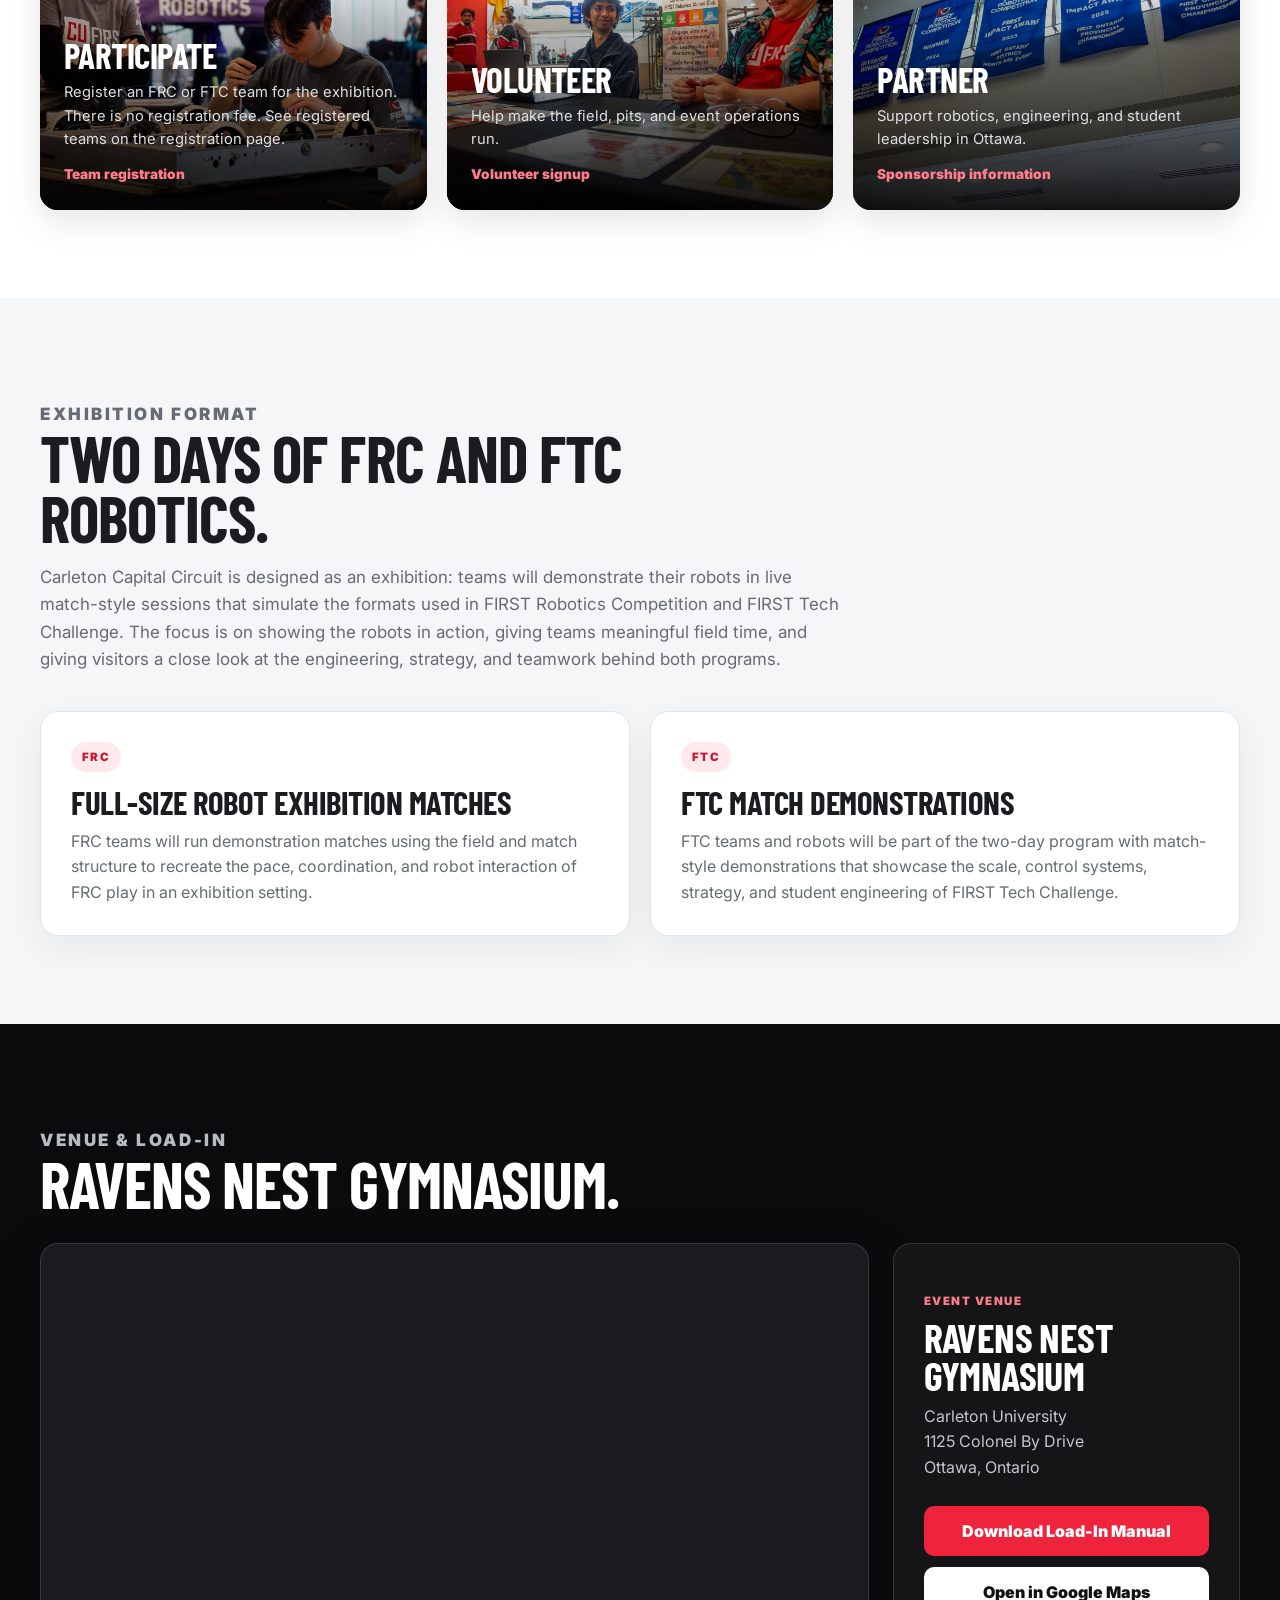
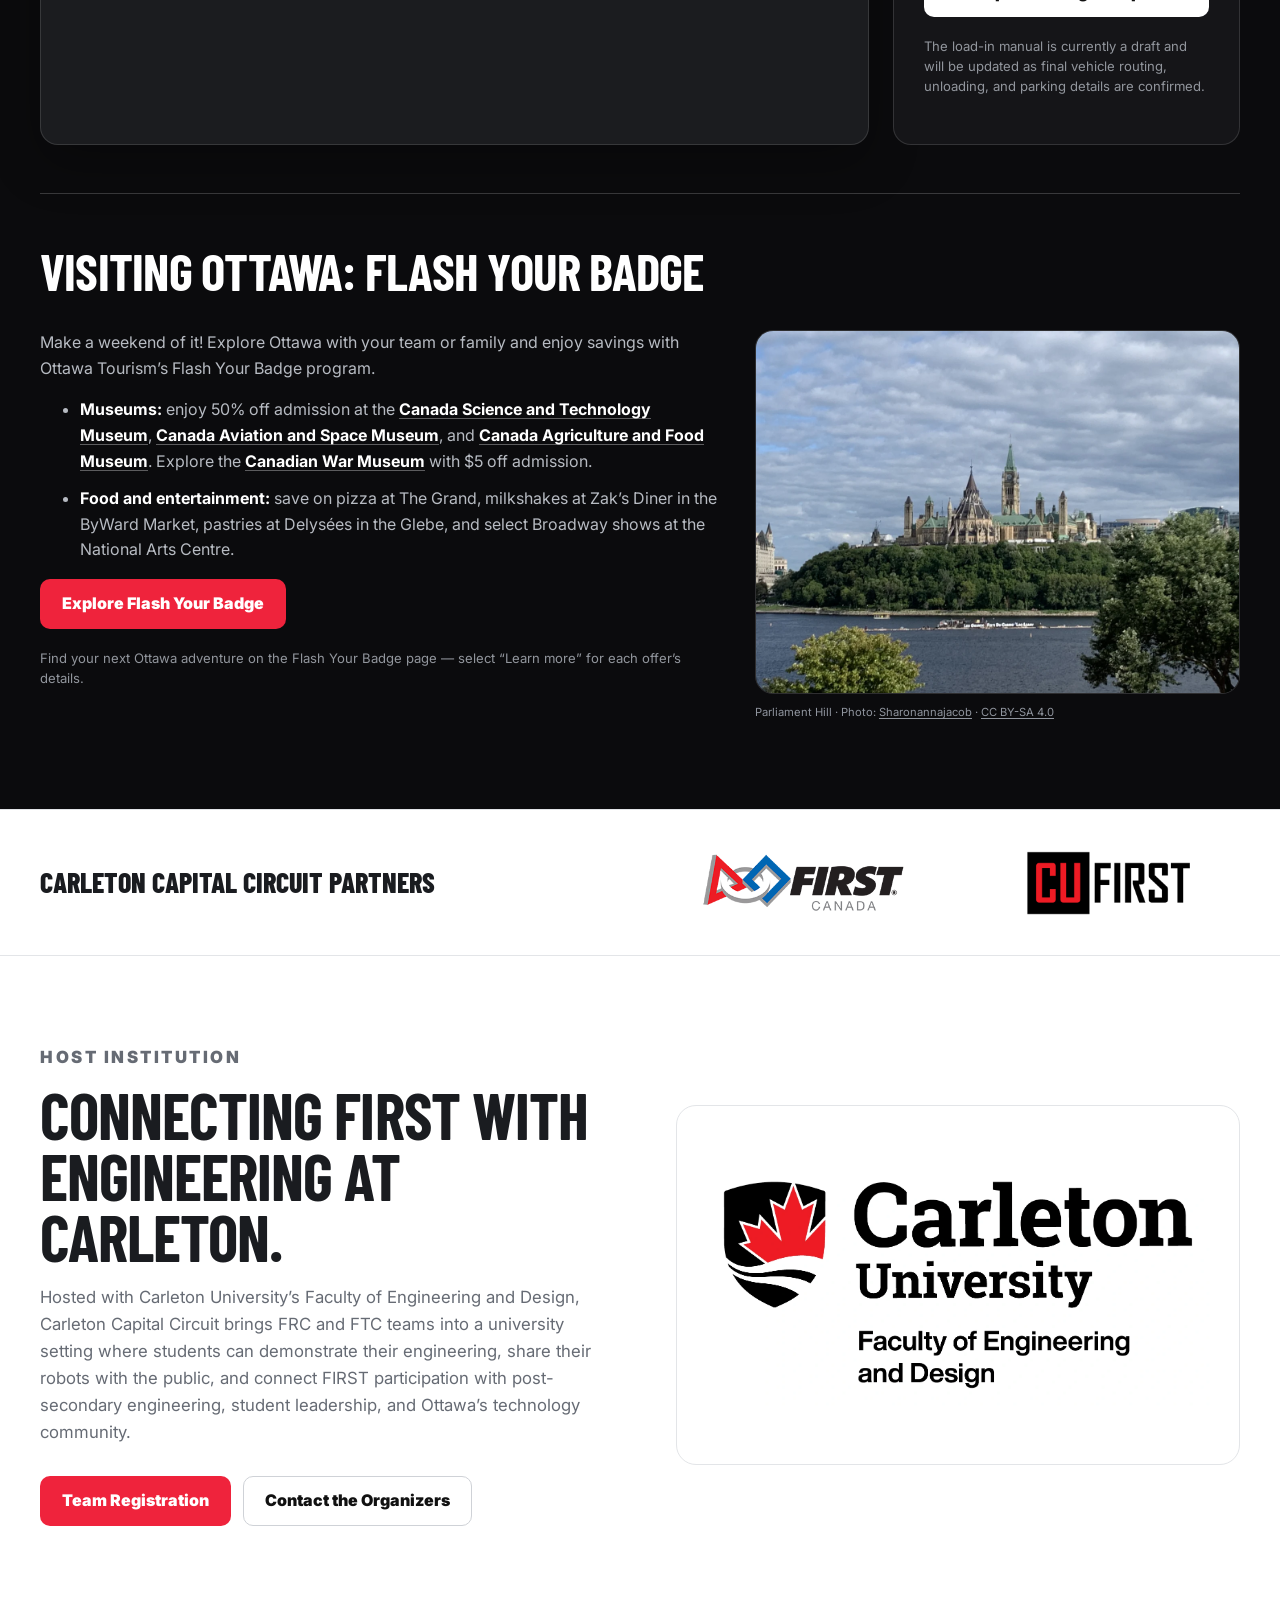
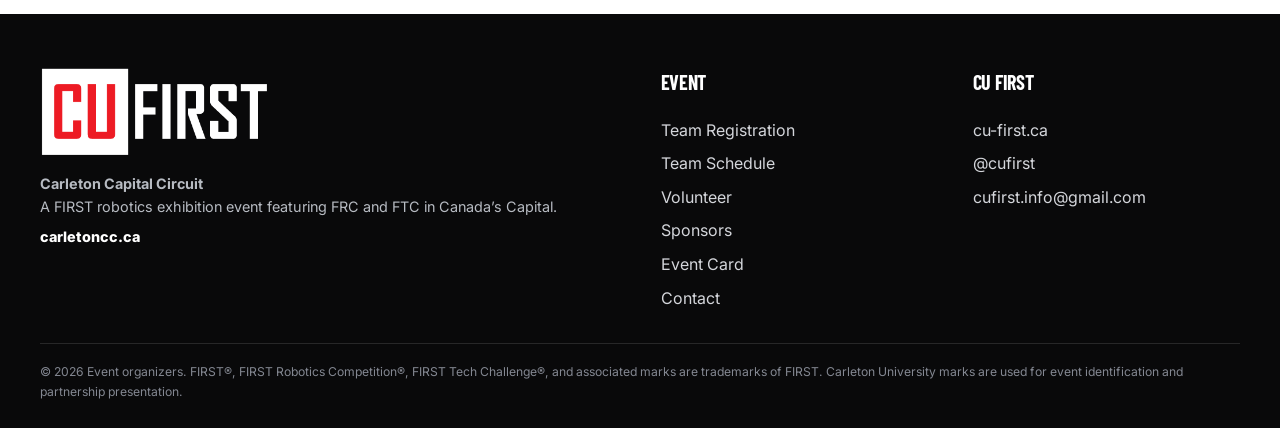
==== commit 9db55b3c: "Add Parliament photo and linked museum names to Visiting Ottawa" ====
--- a/index.html
+++ b/index.html
@@ -12,7 +12,7 @@
   <meta property="og:url" content="https://carletoncc.ca/">
   <meta name="theme-color" content="#0b0b0d">
   <link rel="icon" href="assets/images/favicon.svg" type="image/svg+xml">
-  <link rel="stylesheet" href="assets/css/styles.css?v=4.7">
+  <link rel="stylesheet" href="assets/css/styles.css?v=4.8">
 </head>
 <body>
 
@@ -162,14 +162,22 @@
         </aside>
       </div>
       <div class="visiting-ottawa" id="visiting-ottawa">
-        <h2>Visiting Ottawa</h2>
+        <h2>Visiting Ottawa: Flash Your Badge</h2>
+        <div class="ottawa-grid">
+        <div class="ottawa-copy">
         <p>Make a weekend of it! Explore Ottawa with your team or family and enjoy savings with Ottawa Tourism’s Flash Your Badge program.</p>
         <ul>
-          <li><strong>Museums:</strong> enjoy 50% off admission at the Canada Science and Technology Museum, Canada Aviation and Space Museum, and Canada Agriculture and Food Museum. Explore the Canadian War Museum with $5 off admission.</li>
+          <li><strong>Museums:</strong> enjoy 50% off admission at the <a class="museum-link" href="https://ingenium.ca/scitech/en/" target="_blank" rel="noopener"><strong>Canada Science and Technology Museum</strong></a>, <a class="museum-link" href="https://ingenium.ca/aviation/en/" target="_blank" rel="noopener"><strong>Canada Aviation and Space Museum</strong></a>, and <a class="museum-link" href="https://ingenium.ca/agriculture/en/" target="_blank" rel="noopener"><strong>Canada Agriculture and Food Museum</strong></a>. Explore the <a class="museum-link" href="https://www.warmuseum.ca/" target="_blank" rel="noopener"><strong>Canadian War Museum</strong></a> with $5 off admission.</li>
           <li><strong>Food and entertainment:</strong> save on pizza at The Grand, milkshakes at Zak’s Diner in the ByWard Market, pastries at Delysées in the Glebe, and select Broadway shows at the National Arts Centre.</li>
         </ul>
         <a class="btn btn-primary" href="https://ottawatourism.ca/en/fyb#" target="_blank" rel="noopener">Explore Flash Your Badge</a>
         <p class="venue-note">Find your next Ottawa adventure on the Flash Your Badge page — select “Learn more” for each offer’s details.</p>
+        </div>
+        <figure class="ottawa-photo">
+          <img src="assets/images/ottawa-parliament.webp" alt="Parliament Hill overlooking the Ottawa River" width="1200" height="900" loading="lazy">
+          <figcaption>Parliament Hill · Photo: <a href="https://commons.wikimedia.org/wiki/File:Parliament_of_Canada,_Ottawa.jpg" target="_blank" rel="noopener">Sharonannajacob</a> · <a href="https://creativecommons.org/licenses/by-sa/4.0/" target="_blank" rel="noopener">CC BY-SA 4.0</a></figcaption>
+        </figure>
+        </div>
       </div>
     </div>
   </section>
--- a/assets/css/styles.css
+++ b/assets/css/styles.css
@@ -635,9 +635,19 @@
 .registered-team-list strong { display:inline-block; min-width:52px; }
 .registered-teams .team-note { margin-top:18px; font-size:.8rem; }
 .registration-sidebar { position:static; align-self:start; }
-.visiting-ottawa { margin-top:48px; padding-top:36px; border-top:1px solid #ffffff30; max-width:850px; }
+.visiting-ottawa { margin-top:48px; padding-top:36px; border-top:1px solid #ffffff30; max-width:none; }
 .visiting-ottawa h2 { margin:0 0 18px; font-size:clamp(2rem,4vw,3.2rem); text-transform:uppercase; }
 .visiting-ottawa p,.visiting-ottawa li { color:#b7bbc2; }
 .visiting-ottawa li { margin-bottom:12px; }
 .visiting-ottawa strong { color:white; }
 .event-card-fab svg { display:block; }
+
+.ottawa-grid { display:grid; grid-template-columns:1.4fr 1fr; gap:36px; align-items:start; }
+.ottawa-copy > p:first-child { margin-top:0; }
+.visiting-ottawa .museum-link { color:inherit; text-decoration:underline; text-decoration-color:#ffffff55; text-underline-offset:3px; }
+.visiting-ottawa .museum-link:hover { color:#ff7c8c; text-decoration-color:currentColor; }
+.ottawa-photo { margin:0; }
+.ottawa-photo img { display:block; width:100%; height:auto; border-radius:18px; border:1px solid #ffffff25; }
+.ottawa-photo figcaption { margin-top:10px; color:#8f949d; font-size:.7rem; line-height:1.5; }
+.ottawa-photo figcaption a { color:inherit; text-underline-offset:2px; }
+@media (max-width:900px) { .ottawa-grid { grid-template-columns:1fr; gap:24px; } .ottawa-photo { max-width:600px; } }
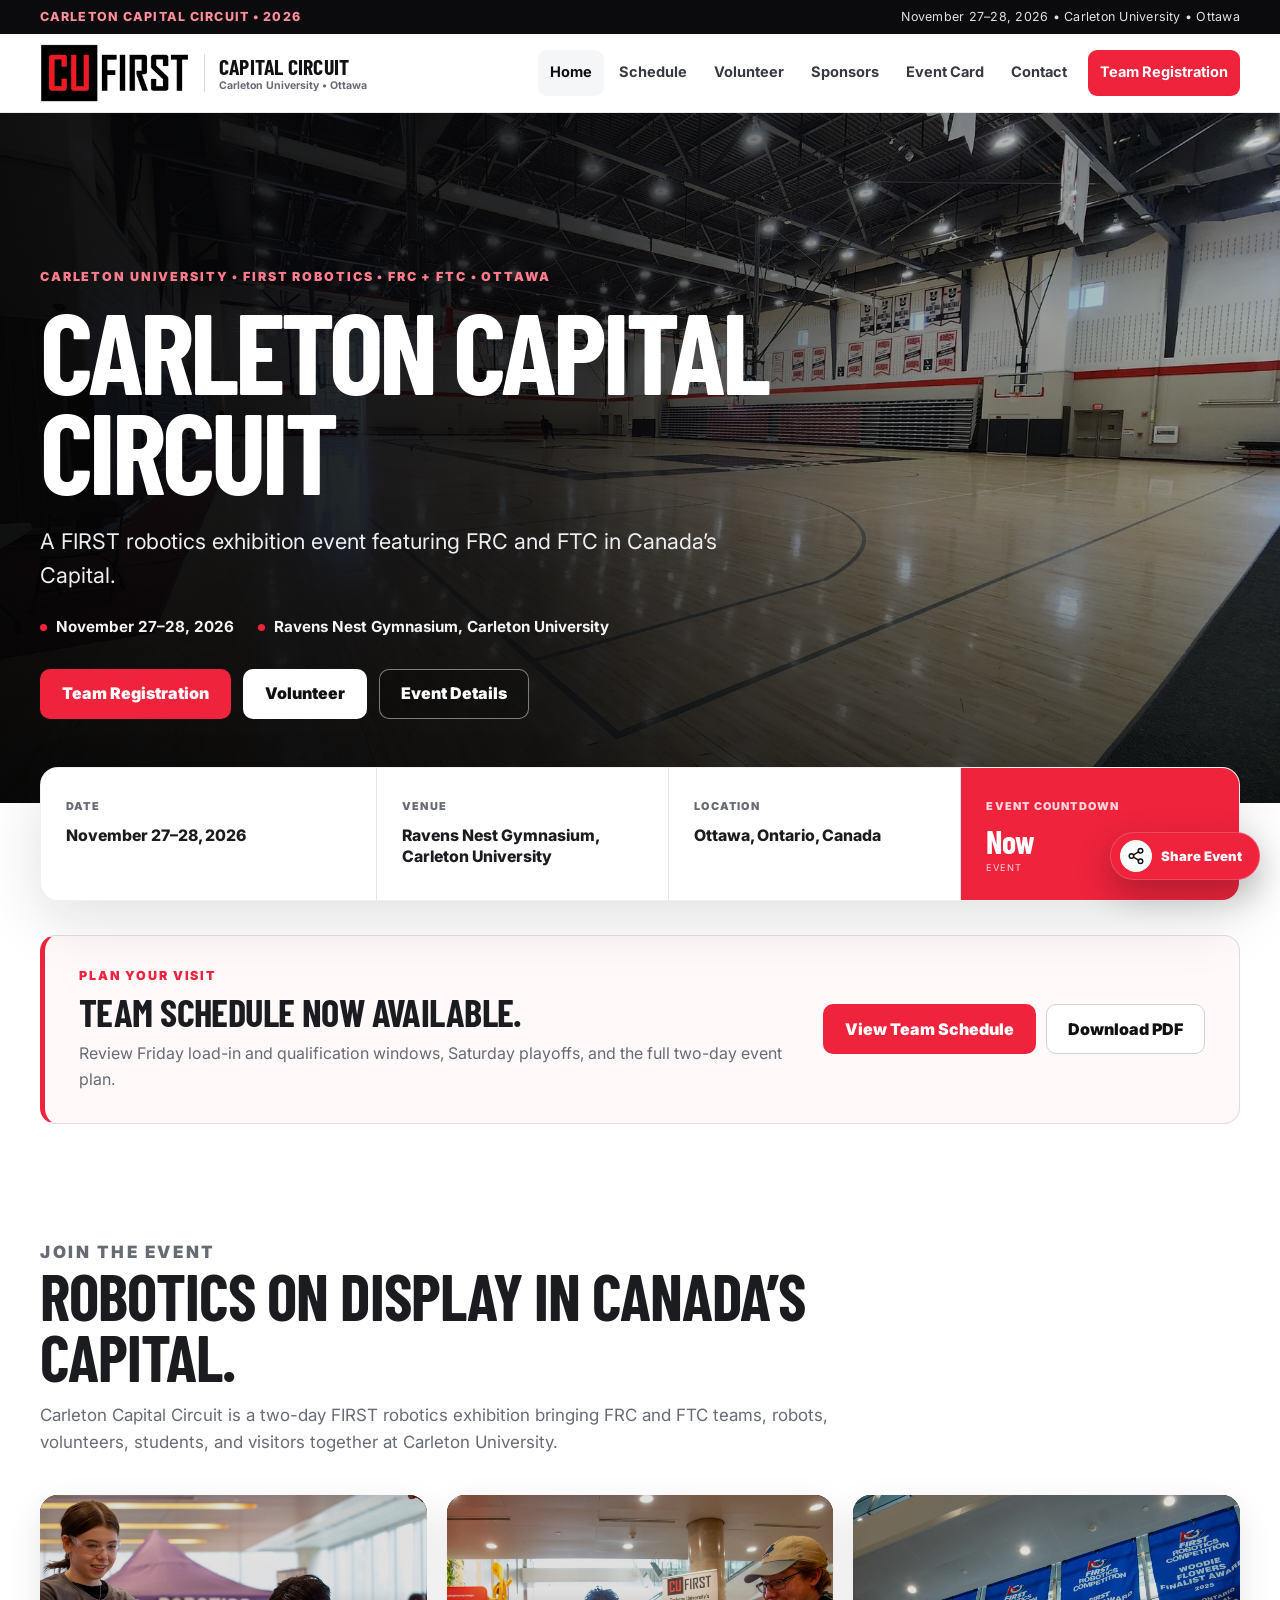
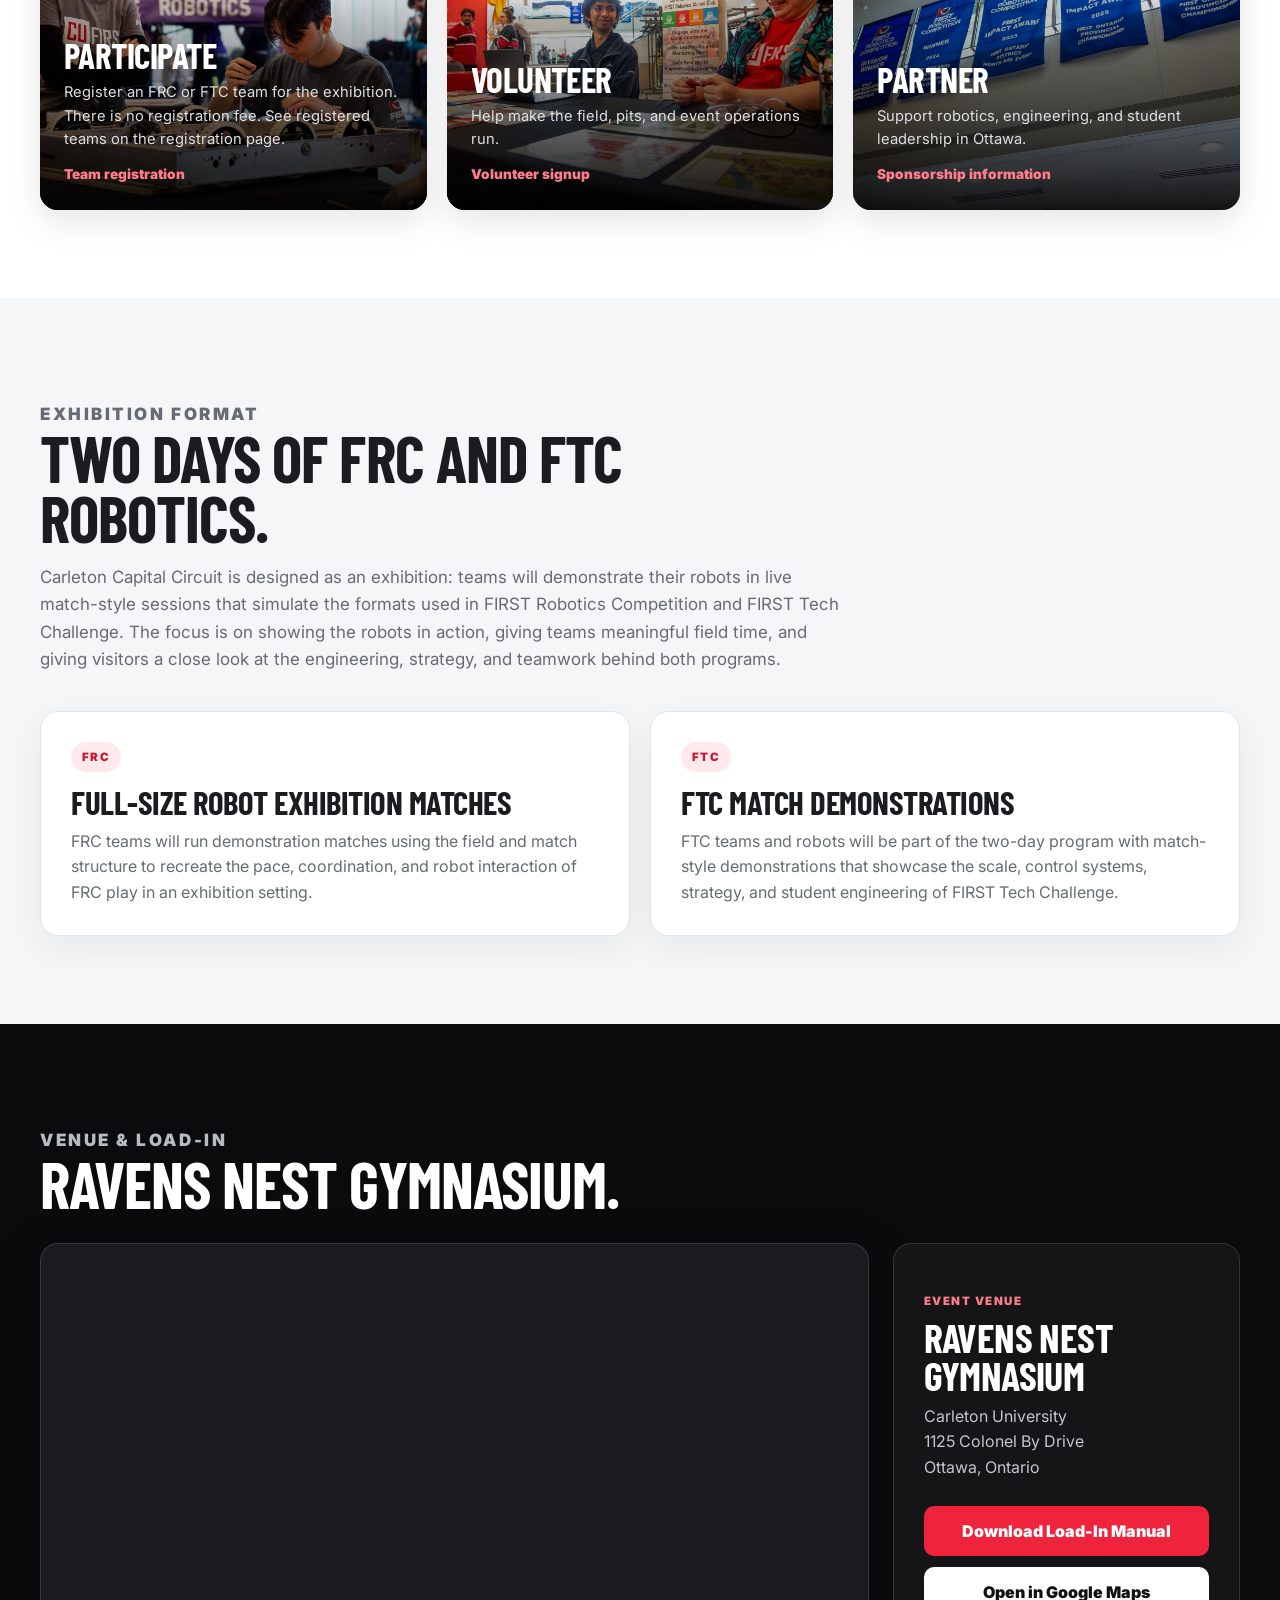
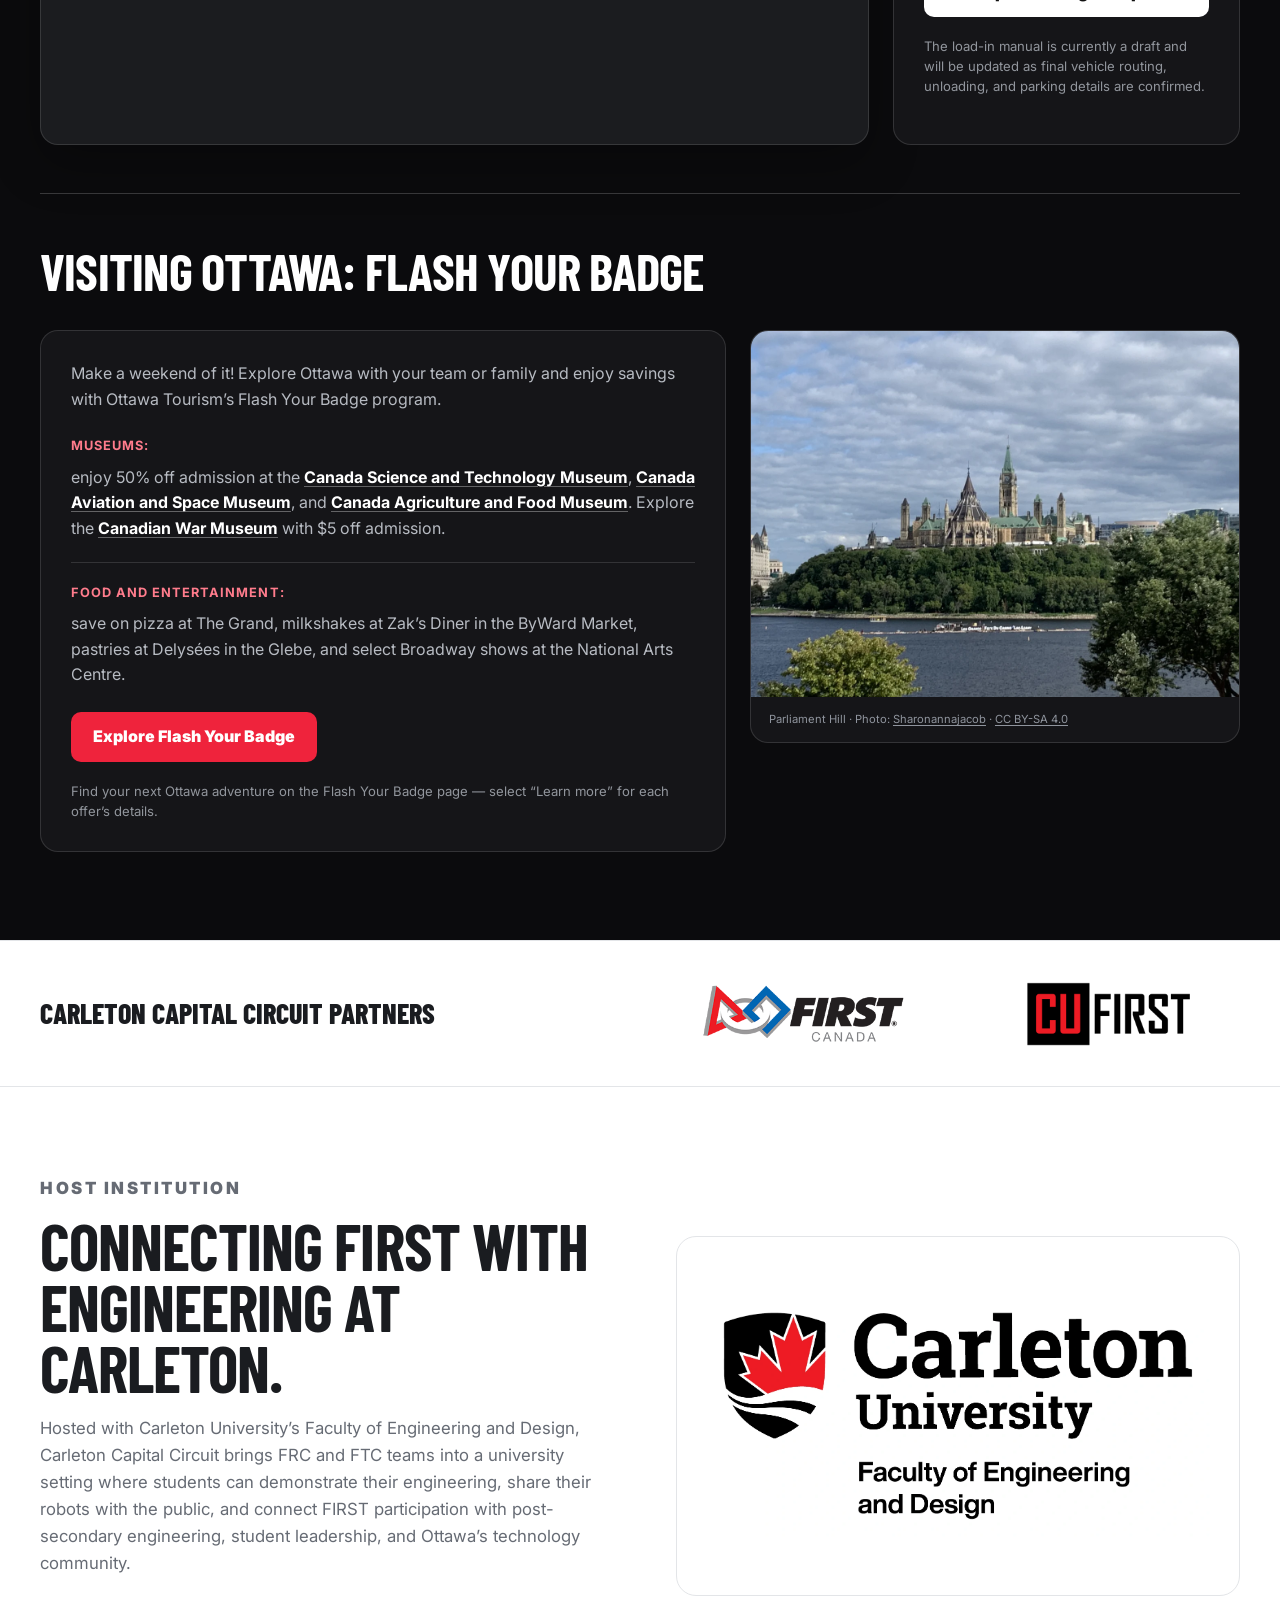
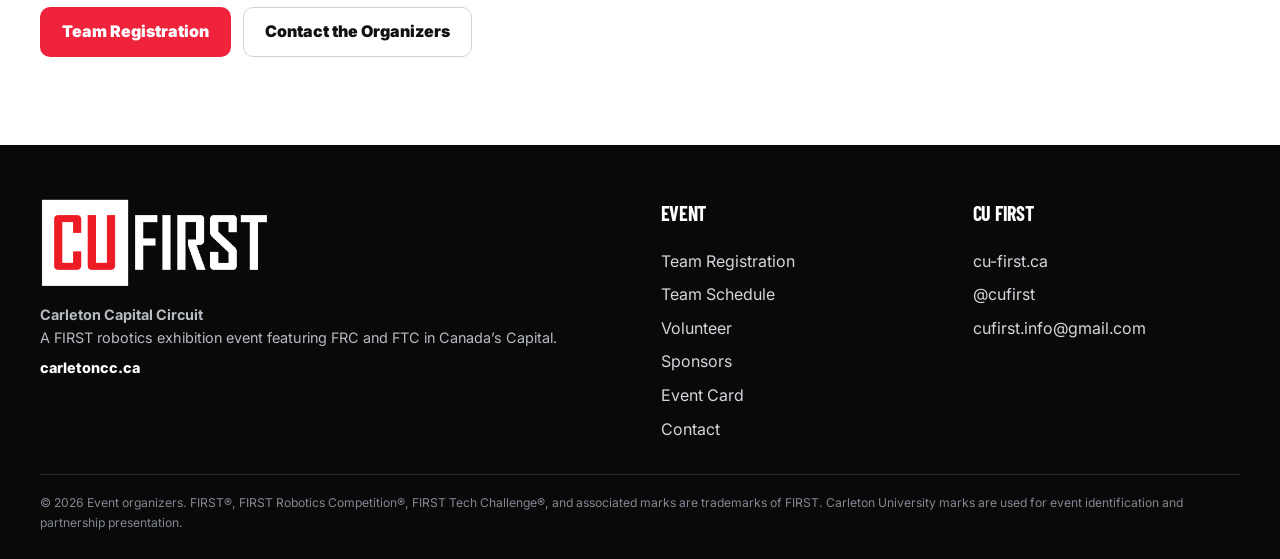
==== commit 47a52650: "Match Ottawa section cards to venue styling" ====
--- a/index.html
+++ b/index.html
@@ -12,7 +12,7 @@
   <meta property="og:url" content="https://carletoncc.ca/">
   <meta name="theme-color" content="#0b0b0d">
   <link rel="icon" href="assets/images/favicon.svg" type="image/svg+xml">
-  <link rel="stylesheet" href="assets/css/styles.css?v=4.8">
+  <link rel="stylesheet" href="assets/css/styles.css?v=4.9">
 </head>
 <body>
 
--- a/assets/css/styles.css
+++ b/assets/css/styles.css
@@ -642,12 +642,19 @@
 .visiting-ottawa strong { color:white; }
 .event-card-fab svg { display:block; }
 
-.ottawa-grid { display:grid; grid-template-columns:1.4fr 1fr; gap:36px; align-items:start; }
+.ottawa-grid { display:grid; grid-template-columns:1.4fr 1fr; gap:24px; align-items:start; }
+.ottawa-copy { padding:30px; border:1px solid rgba(255,255,255,.13); border-radius:18px; background:#151518; min-width:0; }
 .ottawa-copy > p:first-child { margin-top:0; }
+.ottawa-copy ul { list-style:none; padding:0; margin:24px 0; }
+.ottawa-copy li + li { margin-top:20px; padding-top:20px; border-top:1px solid rgba(255,255,255,.13); }
+.ottawa-copy li > strong:first-child { display:block; margin-bottom:8px; color:#ff7c8c; font-size:.8rem; letter-spacing:.08em; text-transform:uppercase; }
+.ottawa-copy .venue-note { margin-bottom:0; }
 .visiting-ottawa .museum-link { color:inherit; text-decoration:underline; text-decoration-color:#ffffff55; text-underline-offset:3px; }
 .visiting-ottawa .museum-link:hover { color:#ff7c8c; text-decoration-color:currentColor; }
-.ottawa-photo { margin:0; }
-.ottawa-photo img { display:block; width:100%; height:auto; border-radius:18px; border:1px solid #ffffff25; }
-.ottawa-photo figcaption { margin-top:10px; color:#8f949d; font-size:.7rem; line-height:1.5; }
+.ottawa-photo { margin:0; overflow:hidden; border:1px solid rgba(255,255,255,.13); border-radius:18px; background:#151518; }
+.ottawa-photo img { display:block; width:100%; height:auto; }
+.ottawa-photo figcaption { padding:14px 18px; color:#8f949d; font-size:.7rem; line-height:1.5; }
 .ottawa-photo figcaption a { color:inherit; text-underline-offset:2px; }
 @media (max-width:900px) { .ottawa-grid { grid-template-columns:1fr; gap:24px; } .ottawa-photo { max-width:600px; } }
+
+@media (max-width:660px) { .ottawa-copy { padding:23px; } .ottawa-copy .btn { width:100%; } }
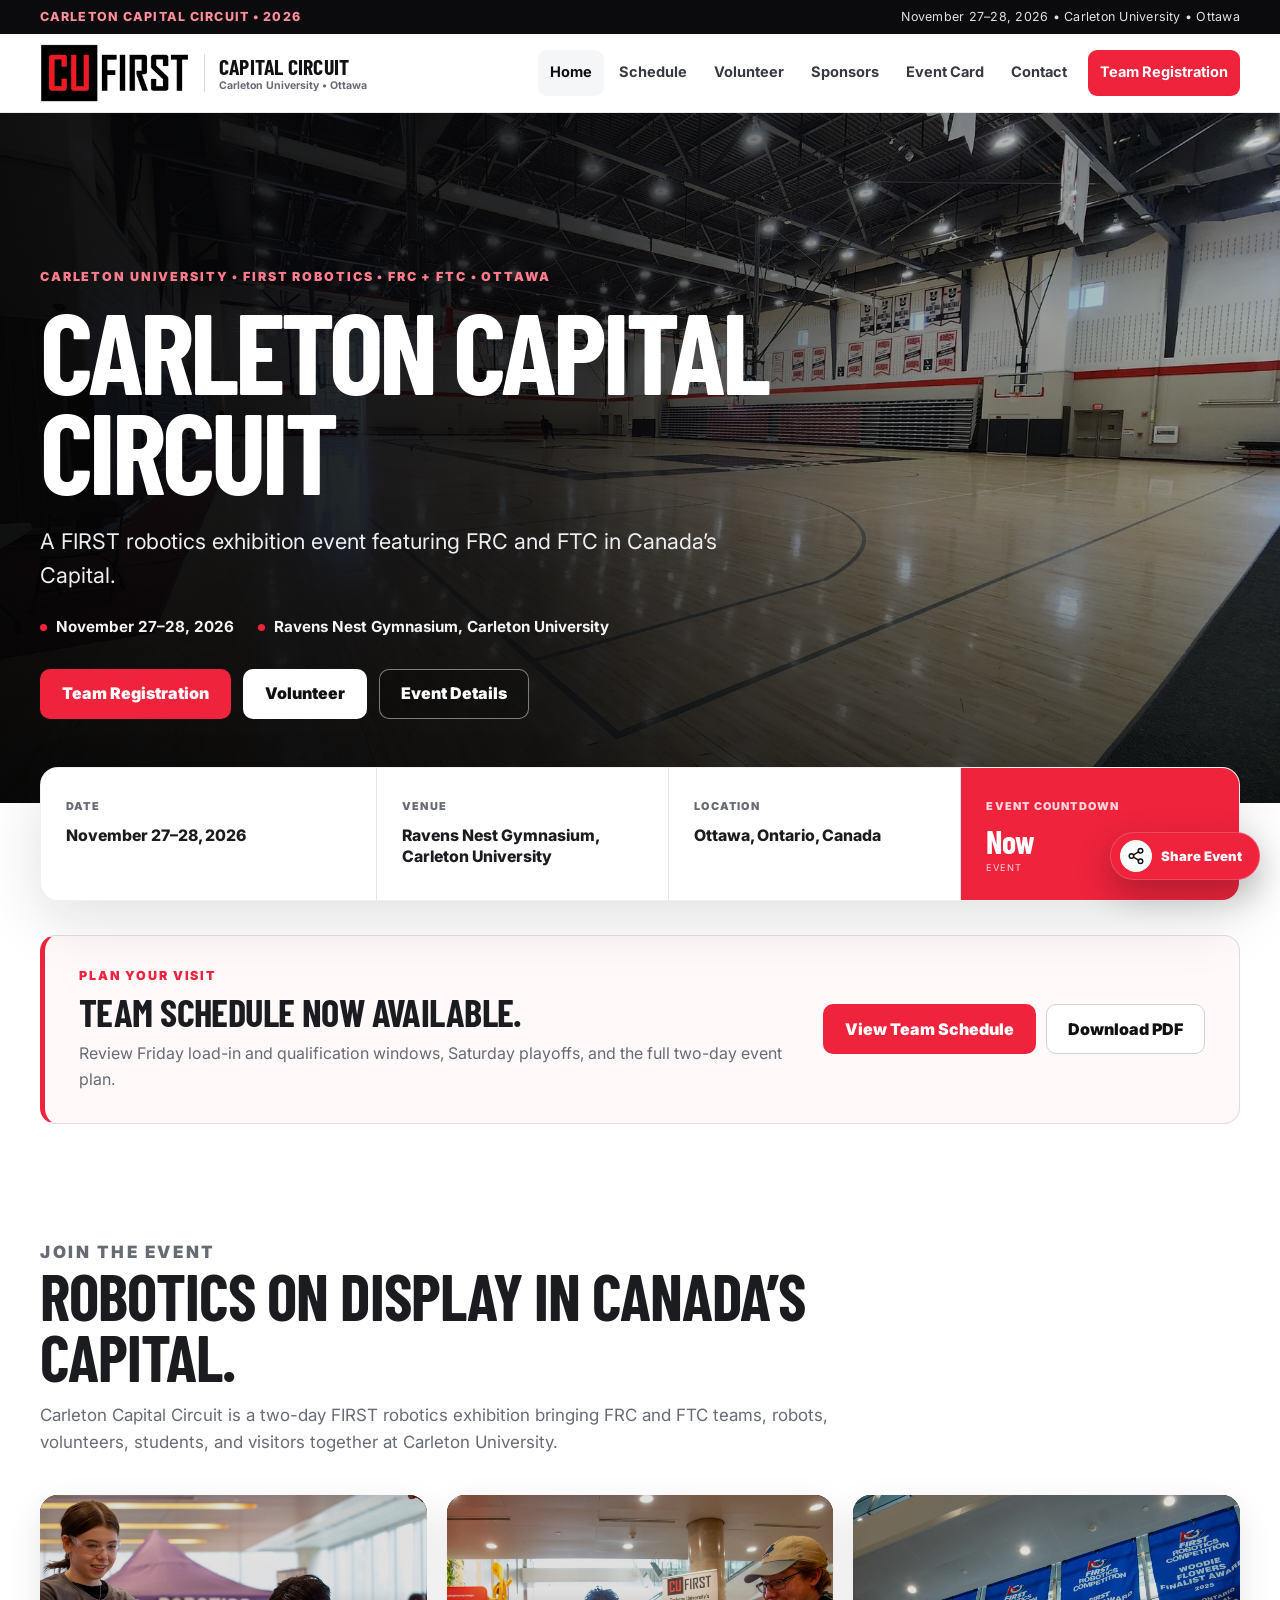
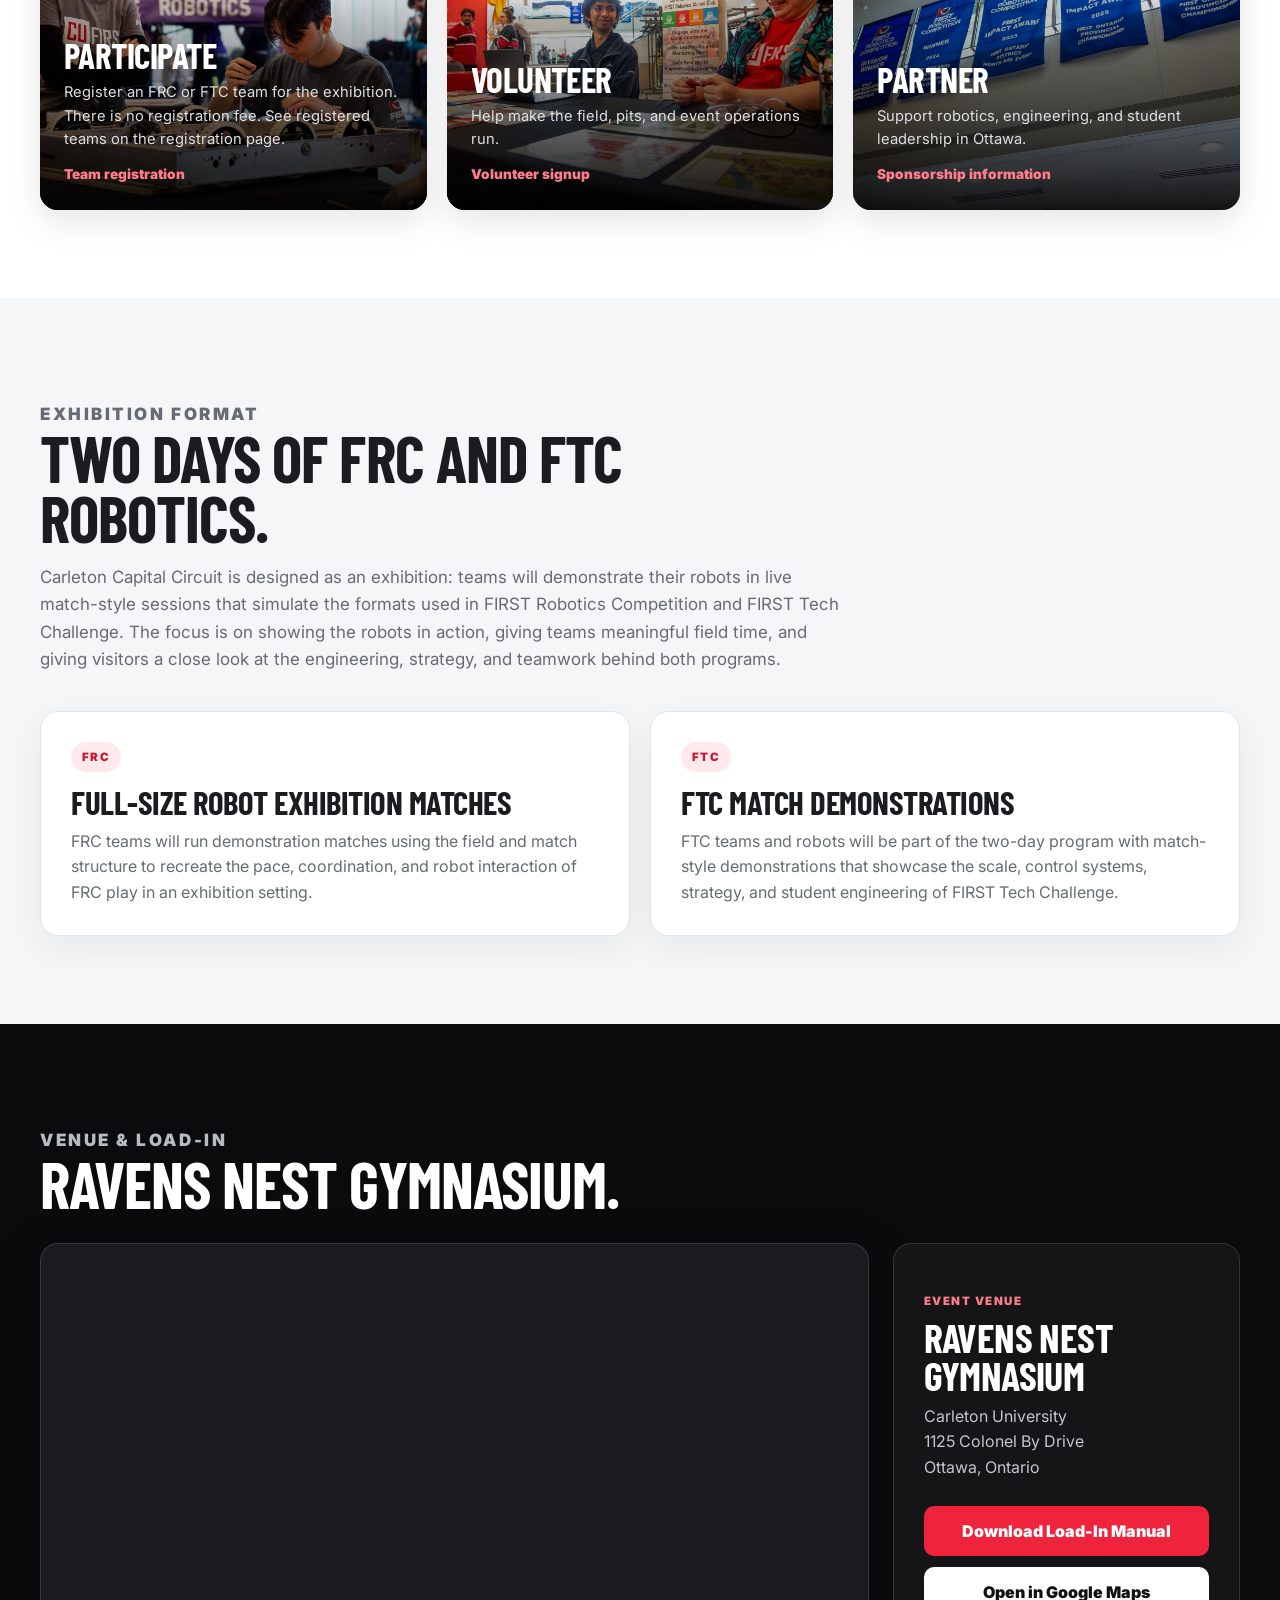
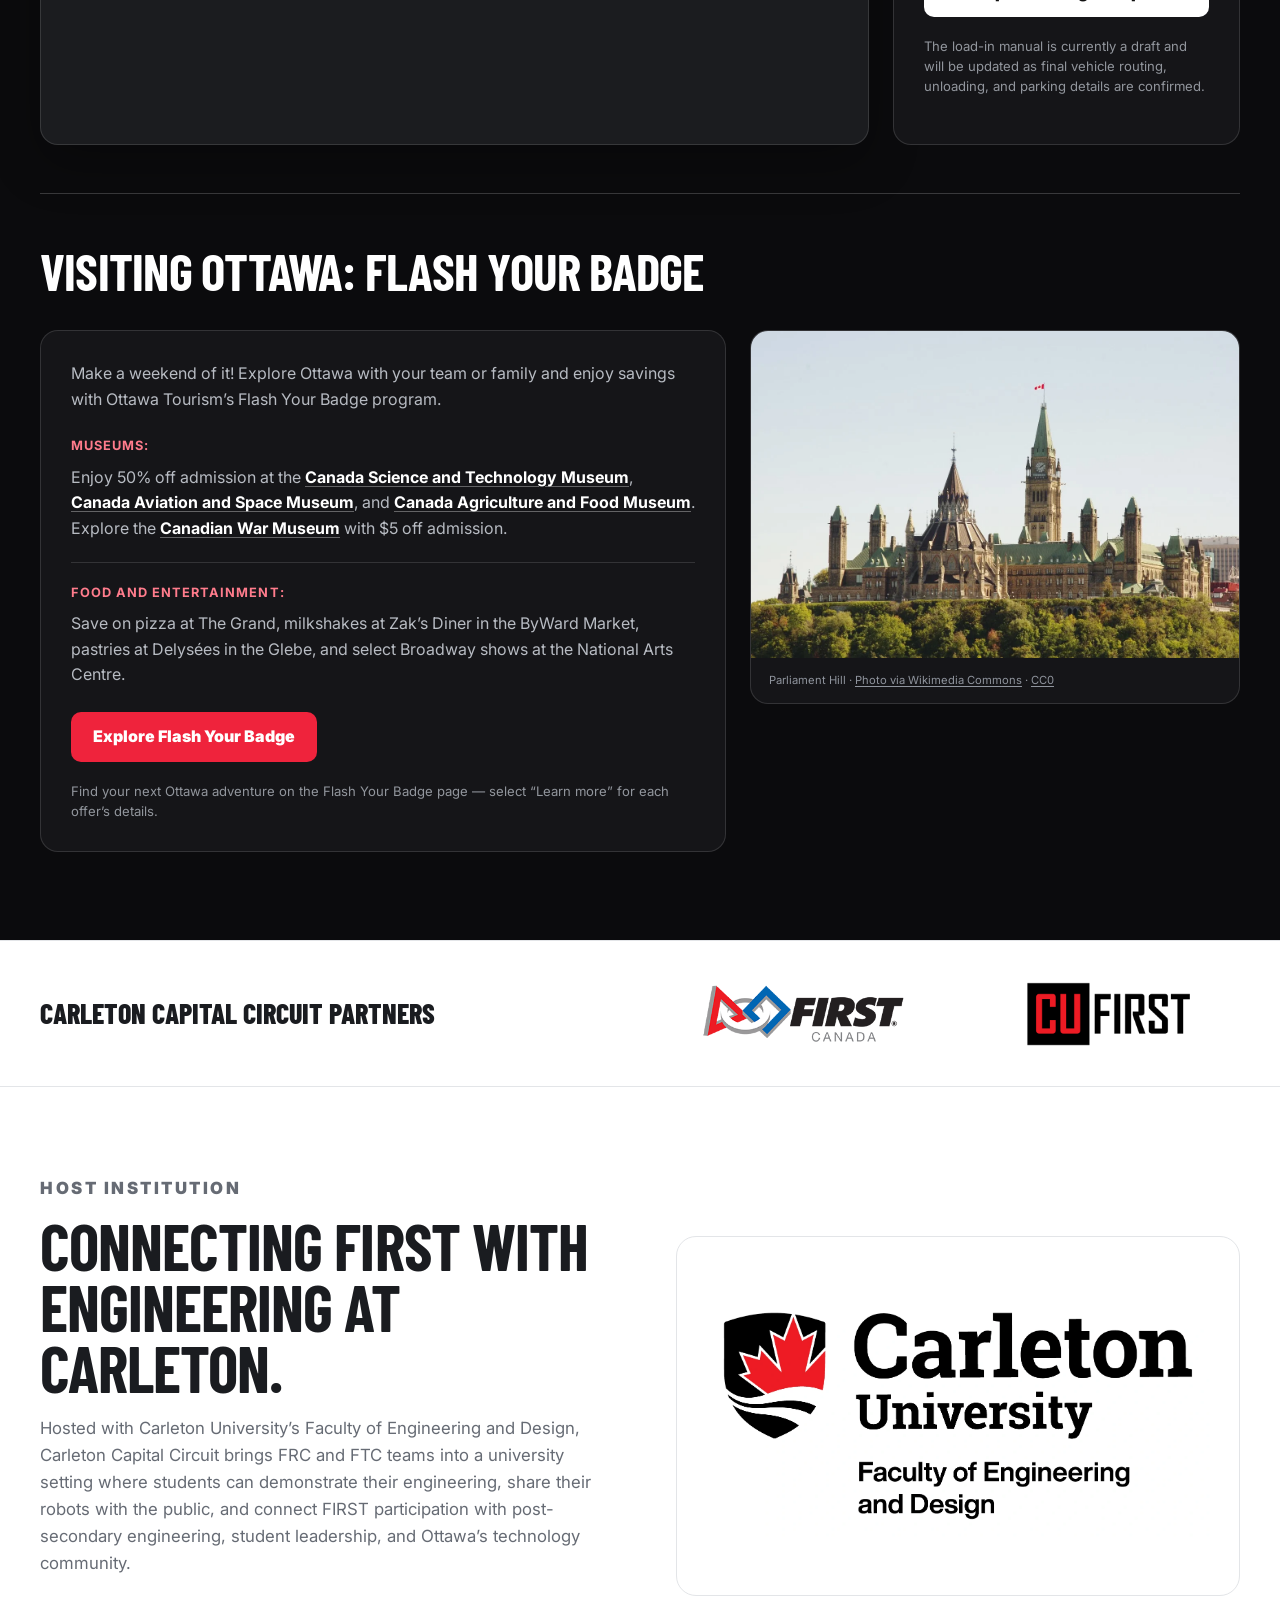
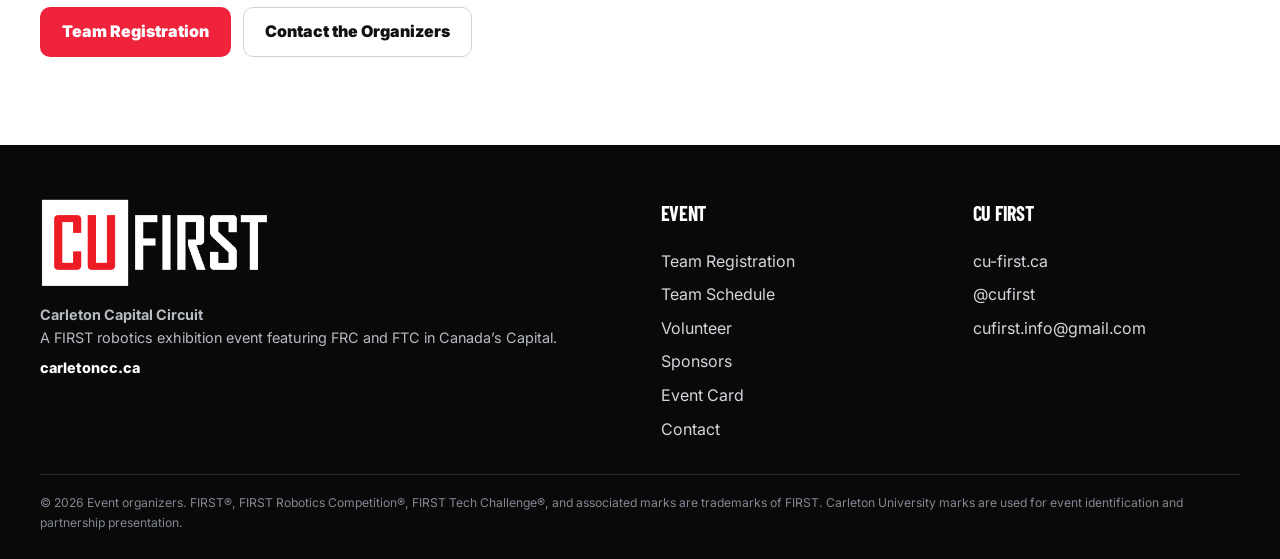
==== commit d611fdf8: "Use selected Parliament photo and capitalize Ottawa section text" ====
--- a/index.html
+++ b/index.html
@@ -167,15 +167,15 @@
         <div class="ottawa-copy">
         <p>Make a weekend of it! Explore Ottawa with your team or family and enjoy savings with Ottawa Tourism’s Flash Your Badge program.</p>
         <ul>
-          <li><strong>Museums:</strong> enjoy 50% off admission at the <a class="museum-link" href="https://ingenium.ca/scitech/en/" target="_blank" rel="noopener"><strong>Canada Science and Technology Museum</strong></a>, <a class="museum-link" href="https://ingenium.ca/aviation/en/" target="_blank" rel="noopener"><strong>Canada Aviation and Space Museum</strong></a>, and <a class="museum-link" href="https://ingenium.ca/agriculture/en/" target="_blank" rel="noopener"><strong>Canada Agriculture and Food Museum</strong></a>. Explore the <a class="museum-link" href="https://www.warmuseum.ca/" target="_blank" rel="noopener"><strong>Canadian War Museum</strong></a> with $5 off admission.</li>
-          <li><strong>Food and entertainment:</strong> save on pizza at The Grand, milkshakes at Zak’s Diner in the ByWard Market, pastries at Delysées in the Glebe, and select Broadway shows at the National Arts Centre.</li>
+          <li><strong>Museums:</strong> Enjoy 50% off admission at the <a class="museum-link" href="https://ingenium.ca/scitech/en/" target="_blank" rel="noopener"><strong>Canada Science and Technology Museum</strong></a>, <a class="museum-link" href="https://ingenium.ca/aviation/en/" target="_blank" rel="noopener"><strong>Canada Aviation and Space Museum</strong></a>, and <a class="museum-link" href="https://ingenium.ca/agriculture/en/" target="_blank" rel="noopener"><strong>Canada Agriculture and Food Museum</strong></a>. Explore the <a class="museum-link" href="https://www.warmuseum.ca/" target="_blank" rel="noopener"><strong>Canadian War Museum</strong></a> with $5 off admission.</li>
+          <li><strong>Food and entertainment:</strong> Save on pizza at The Grand, milkshakes at Zak’s Diner in the ByWard Market, pastries at Delysées in the Glebe, and select Broadway shows at the National Arts Centre.</li>
         </ul>
         <a class="btn btn-primary" href="https://ottawatourism.ca/en/fyb#" target="_blank" rel="noopener">Explore Flash Your Badge</a>
         <p class="venue-note">Find your next Ottawa adventure on the Flash Your Badge page — select “Learn more” for each offer’s details.</p>
         </div>
         <figure class="ottawa-photo">
-          <img src="assets/images/ottawa-parliament.webp" alt="Parliament Hill overlooking the Ottawa River" width="1200" height="900" loading="lazy">
-          <figcaption>Parliament Hill · Photo: <a href="https://commons.wikimedia.org/wiki/File:Parliament_of_Canada,_Ottawa.jpg" target="_blank" rel="noopener">Sharonannajacob</a> · <a href="https://creativecommons.org/licenses/by-sa/4.0/" target="_blank" rel="noopener">CC BY-SA 4.0</a></figcaption>
+          <img src="assets/images/ottawa-parliament-selected.webp" alt="Parliament buildings and Peace Tower on Parliament Hill in Ottawa" width="1200" height="803" loading="lazy">
+          <figcaption>Parliament Hill · <a href="https://commons.wikimedia.org/wiki/File:Canada_ottawa_parliament_monument_landscape-1051590.jpg" target="_blank" rel="noopener">Photo via Wikimedia Commons</a> · <a href="https://creativecommons.org/publicdomain/zero/1.0/" target="_blank" rel="noopener">CC0</a></figcaption>
         </figure>
         </div>
       </div>
